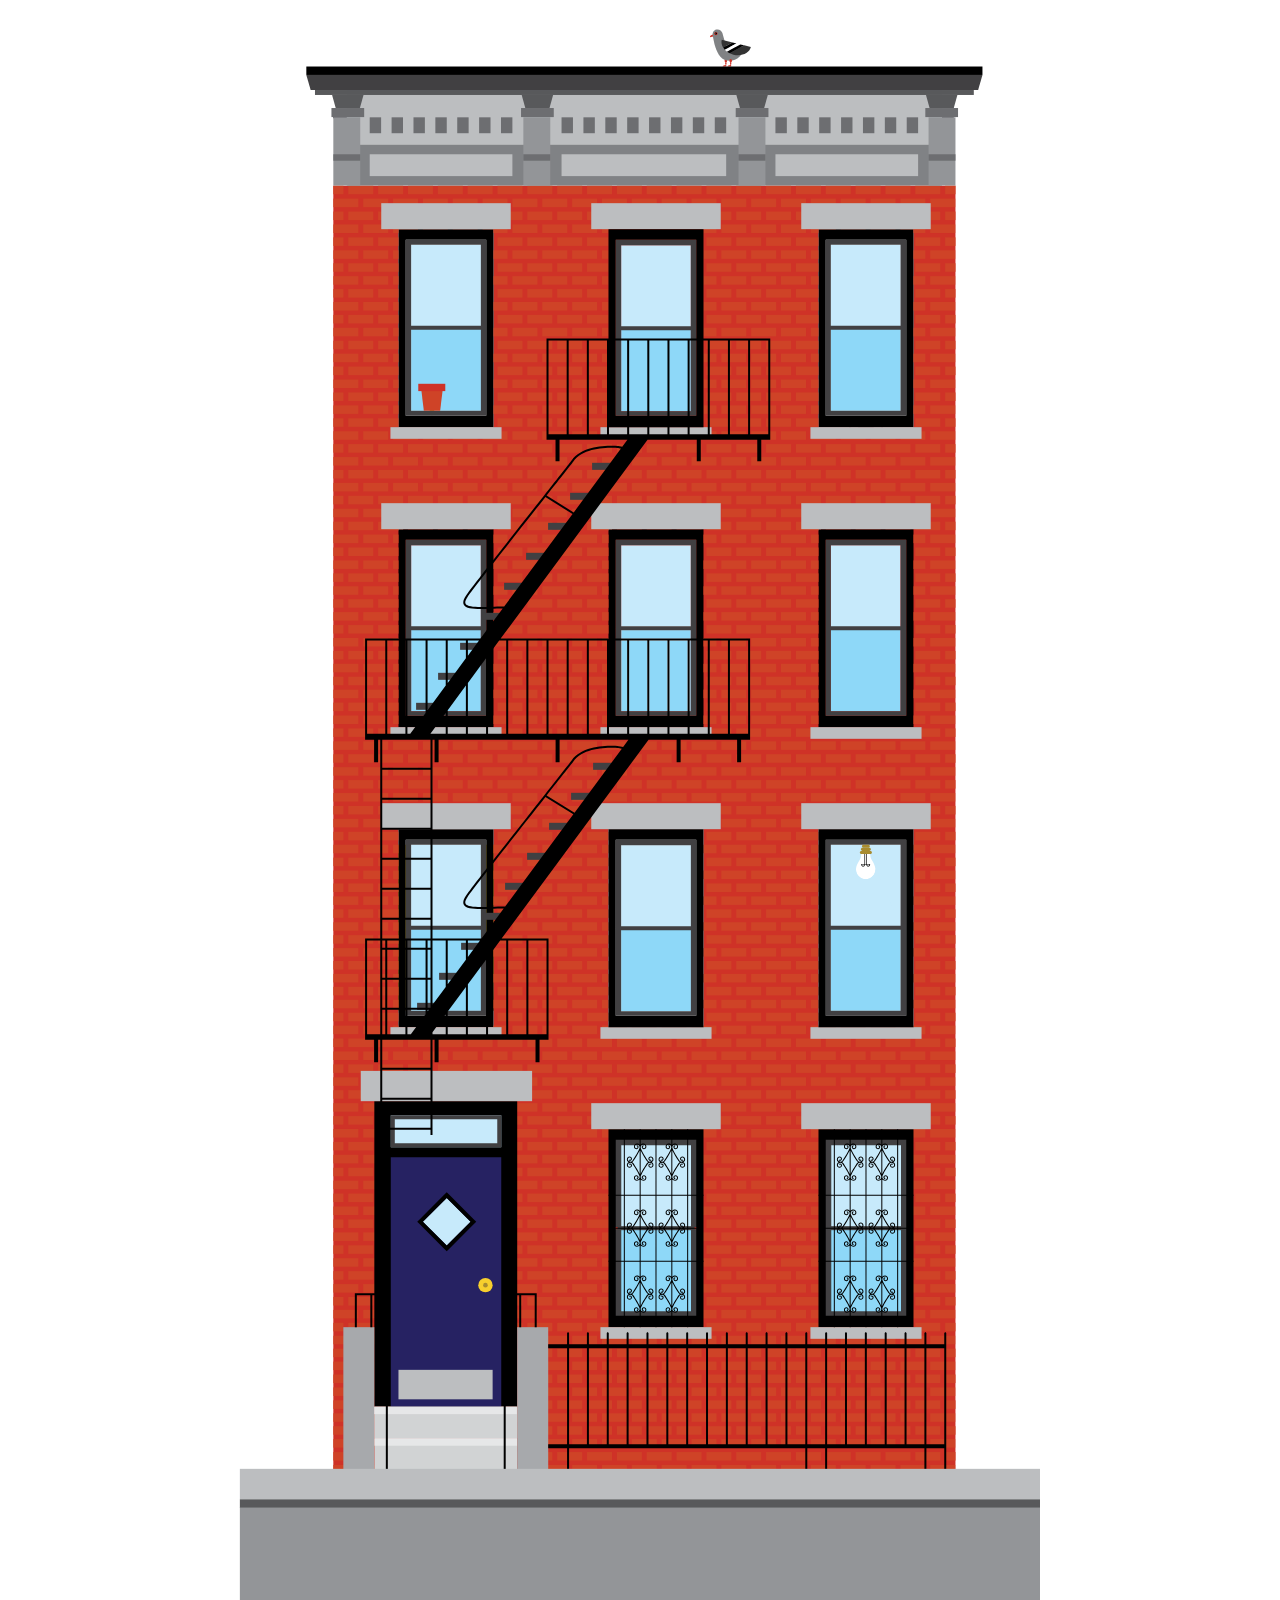
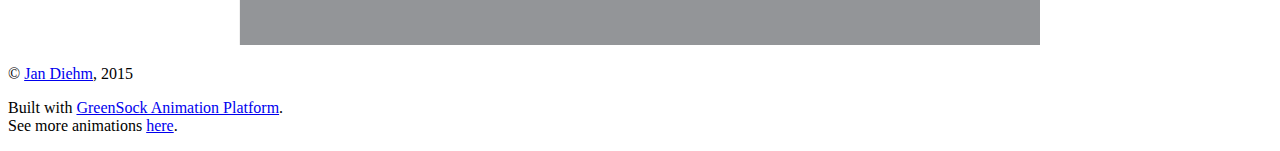
==== Brownstone.html @ d5839a03 "Create Brownstone.html" ====
<!DOCTYPE html>
<html lang="en">
<head>
	<meta charset="UTF-8">
	<title>President Street</title>
	<link rel="stylesheet" href="css/normalize.css">
	<link rel="stylesheet" href="css/building.css">
</head>
<body>

<svg version="1.1" xmlns:x="&ns_extend;" xmlns:i="&ns_ai;" xmlns:graph="&ns_graphs;"
	 xmlns="http://www.w3.org/2000/svg" xmlns:xlink="http://www.w3.org/1999/xlink" x="0px" y="0px" width="100%"
	 height="1637.178px" viewBox="0 0 800 1637.178" enable-background="new 0 0 800 1637.178" xml:space="preserve">
	 <g class="building">
		<g id="CurtainWindow" class="ClickWindow">
			<g>
				<polygon fill="#C7EAFB" points="171.131,836.661 171.131,878.405 171.131,919.677 240.851,919.677 240.851,836.661 				"/>
				<polygon fill="#8ED8F8" points="171.131,961.421 171.131,1002.692 240.851,1002.692 240.851,919.677 171.131,919.677 				"/>
			</g>
		</g>
		<g id="PigeonHead">
			<g>
				<path fill="#CF3227" d="M472.921,26.547c-1.845,0.333-3.177,1.509-2.976,2.627l3.341-0.602L472.921,26.547z"/>
				<path fill="#808284" d="M482.392,25.111c-0.723-2.652-3.459-4.216-6.11-3.494c-2.652,0.722-4.217,3.458-3.493,6.11
					c0,0,1.495,8.36,2.534,10.978c1.424,3.586,12.67,6.574,12.67,6.574L482.392,25.111z"/>
				<g>
					<circle fill="#CF3227" cx="475.891" cy="25.522" r="1.644"/>
					<circle cx="475.892" cy="25.522" r="1.101"/>
					<circle fill="#FFFFFF" cx="475.428" cy="25.19" r="0.314"/>
				</g>
			</g>
		</g>
		<g id="CactusWindow" class="ClickWindow">
			<g>
				<polygon fill="#C7EAFB" points="171.131,236.661 171.131,278.405 171.131,319.677 240.851,319.677 240.851,236.661 				"/>
				<polygon fill="#8ED8F8" points="171.131,361.421 171.131,402.693 240.851,402.693 240.851,319.677 171.131,319.677 				"/>
			</g>
		</g>
		<g id="LightBulbWindow" class="ClickWindow">
			<g>
				<polygon fill="#C7EAFB" points="590.836,836.661 590.836,878.405 590.836,919.677 660.556,919.677 660.556,836.661 				"/>
				<polygon fill="#8ED8F8" points="590.836,961.421 590.836,1002.693 660.556,1002.693 660.556,919.677 590.836,919.677 				"/>
			</g>
		</g>
		<g id="BlindsWindow" class="ClickWindow">
			<polygon fill="#C7EAFB" points="381.131,578.906 381.131,618.178 450.851,618.178 450.851,537.162 381.131,537.162 			"/>
			<rect x="381.131" y="622.178" fill="#8ED8F8" width="69.72" height="8.429"/>
			<polygon fill="#8ED8F8" points="381.131,632.606 381.131,661.922 381.131,703.194 387.153,703.194 387.153,632.606 			"/>
			<rect x="409.311" y="632.606" fill="#8ED8F8" width="18.158" height="70.587"/>
			<rect x="389.153" y="632.606" fill="#8ED8F8" width="18.158" height="70.587"/>
			<rect x="449.626" y="632.606" fill="#8ED8F8" width="1.225" height="70.587"/>
			<rect x="429.469" y="632.606" fill="#8ED8F8" width="18.157" height="70.587"/>
		</g>
		<g id="RoWindow" class="ClickWindow">
			<g>
				<polygon fill="#C7EAFB" points="590.836,236.661 590.836,278.405 590.836,319.677 660.556,319.677 660.556,236.661 				"/>
				<polygon fill="#8ED8F8" points="590.836,361.421 590.836,402.693 660.556,402.693 660.556,319.677 590.836,319.677 				"/>
			</g>
		</g>
		<g>
			<g id="Blinds">
				<rect x="381.131" y="424.295" fill="#FFFFFF" width="69.72" height="2.335"/>
				<rect x="381.131" y="426.63" fill="#E6E6E6" width="69.72" height="2.335"/>
				<rect x="381.131" y="428.965" fill="#FFFFFF" width="69.72" height="2.335"/>
				<rect x="381.131" y="431.3" fill="#E6E6E6" width="69.72" height="2.335"/>
				<rect x="381.131" y="433.635" fill="#FFFFFF" width="69.72" height="2.335"/>
				<rect x="381.131" y="435.97" fill="#E6E6E6" width="69.72" height="2.335"/>
				<rect x="381.131" y="438.305" fill="#FFFFFF" width="69.72" height="2.335"/>
				<rect x="381.131" y="440.64" fill="#E6E6E6" width="69.72" height="2.335"/>
				<rect x="381.131" y="442.975" fill="#FFFFFF" width="69.72" height="2.335"/>
				<rect x="381.131" y="445.31" fill="#E6E6E6" width="69.72" height="2.335"/>
				<rect x="381.131" y="447.645" fill="#FFFFFF" width="69.72" height="2.335"/>
				<rect x="381.131" y="449.979" fill="#E6E6E6" width="69.72" height="2.335"/>
				<rect x="381.131" y="452.314" fill="#FFFFFF" width="69.72" height="2.335"/>
				<rect x="381.131" y="454.649" fill="#E6E6E6" width="69.72" height="2.335"/>
				<rect x="381.131" y="456.984" fill="#FFFFFF" width="69.72" height="2.335"/>
				<rect x="381.131" y="459.319" fill="#E6E6E6" width="69.72" height="2.335"/>
				<rect x="381.131" y="461.654" fill="#FFFFFF" width="69.72" height="2.335"/>
				<rect x="381.131" y="463.989" fill="#E6E6E6" width="69.72" height="2.335"/>
				<rect x="381.131" y="466.324" fill="#FFFFFF" width="69.72" height="2.335"/>
				<rect x="381.131" y="468.659" fill="#E6E6E6" width="69.72" height="2.335"/>
				<rect x="381.131" y="470.994" fill="#FFFFFF" width="69.72" height="2.335"/>
				<rect x="381.131" y="473.329" fill="#E6E6E6" width="69.72" height="2.335"/>
				<rect x="381.131" y="475.664" fill="#FFFFFF" width="69.72" height="2.335"/>
				<rect x="381.131" y="477.999" fill="#E6E6E6" width="69.72" height="2.335"/>
				<rect x="381.131" y="480.334" fill="#FFFFFF" width="69.72" height="2.335"/>
				<rect x="381.131" y="482.669" fill="#E6E6E6" width="69.72" height="2.335"/>
				<rect x="381.131" y="485.004" fill="#FFFFFF" width="69.72" height="2.335"/>
				<rect x="381.131" y="487.339" fill="#E6E6E6" width="69.72" height="2.335"/>
				<rect x="381.131" y="489.674" fill="#FFFFFF" width="69.72" height="2.335"/>
				<rect x="381.131" y="492.009" fill="#E6E6E6" width="69.72" height="2.335"/>
				<rect x="381.131" y="494.344" fill="#FFFFFF" width="69.72" height="2.335"/>
				<rect x="381.131" y="496.679" fill="#E6E6E6" width="69.72" height="2.335"/>
				<rect x="381.131" y="499.014" fill="#FFFFFF" width="69.72" height="2.335"/>
				<rect x="381.131" y="501.349" fill="#E6E6E6" width="69.72" height="2.335"/>
				<rect x="381.131" y="503.684" fill="#FFFFFF" width="69.72" height="2.335"/>
				<rect x="381.131" y="506.019" fill="#E6E6E6" width="69.72" height="2.335"/>
				<rect x="381.131" y="508.354" fill="#FFFFFF" width="69.72" height="2.335"/>
				<rect x="381.131" y="510.688" fill="#E6E6E6" width="69.72" height="2.335"/>
				<rect x="381.131" y="513.023" fill="#FFFFFF" width="69.72" height="2.335"/>
				<rect x="381.131" y="515.358" fill="#E6E6E6" width="69.72" height="2.335"/>
				<rect x="381.131" y="517.693" fill="#FFFFFF" width="69.72" height="2.335"/>
				<rect x="381.131" y="520.028" fill="#E6E6E6" width="69.72" height="2.335"/>
				<rect x="381.131" y="522.363" fill="#FFFFFF" width="69.72" height="2.335"/>
				<rect x="381.131" y="524.698" fill="#E6E6E6" width="69.72" height="2.335"/>
				<rect x="381.131" y="527.033" fill="#FFFFFF" width="69.72" height="2.335"/>
				<rect x="381.131" y="529.368" fill="#E6E6E6" width="69.72" height="2.335"/>
				<rect x="381.131" y="531.703" fill="#FFFFFF" width="69.72" height="2.335"/>
			</g>
		</g>
		<g>
			<path id="LBLight" class="ClickWindow" fill="#FFFFFF" d="M635.372,860.857c-0.181-2.9-1.628-5.465-2.929-7.741c-1.062-1.859-2.066-3.616-2.066-5.111v-0.586
				c0-1.064-0.866-1.931-1.931-1.931h-5.5c-1.065,0-1.931,0.867-1.931,1.931v0.586c0,1.531-1.039,3.393-2.137,5.363
				c-1.265,2.266-2.668,4.815-2.856,7.489c-0.015,0.197-0.038,0.393-0.038,0.591c0,5.355,4.356,9.711,9.712,9.711
				c5.354,0,9.712-4.356,9.712-9.711C635.408,861.248,635.385,861.054,635.372,860.857z"/>
		</g>
		<g>
			<path id="LBColor" class="ClickWindow" fill="#C7EAFB" d="M635.408,860.857h-0.036c0.013,0.197,0.036,0.391,0.036,0.591c0,5.355-4.357,9.711-9.712,9.711
				c-5.355,0-9.712-4.356-9.712-9.711c0-0.198,0.023-0.395,0.038-0.591h-0.038l-25.148,57.062h69.72L635.408,860.857z"/>
		</g>
		<g id="Blinds">
			<g>
				<rect x="381.131" y="424.295" fill="#FFFFFF" width="69.72" height="2.335"/>
				<rect x="381.131" y="426.63" fill="#E6E6E6" width="69.72" height="2.335"/>
				<rect x="381.131" y="428.965" fill="#FFFFFF" width="69.72" height="2.335"/>
				<rect x="381.131" y="431.3" fill="#E6E6E6" width="69.72" height="2.335"/>
				<rect x="381.131" y="433.635" fill="#FFFFFF" width="69.72" height="2.335"/>
				<rect x="381.131" y="435.97" fill="#E6E6E6" width="69.72" height="2.335"/>
				<rect x="381.131" y="438.305" fill="#FFFFFF" width="69.72" height="2.335"/>
				<rect x="381.131" y="440.64" fill="#E6E6E6" width="69.72" height="2.335"/>
				<rect x="381.131" y="442.975" fill="#FFFFFF" width="69.72" height="2.335"/>
				<rect x="381.131" y="445.31" fill="#E6E6E6" width="69.72" height="2.335"/>
				<rect x="381.131" y="447.645" fill="#FFFFFF" width="69.72" height="2.335"/>
				<rect x="381.131" y="449.979" fill="#E6E6E6" width="69.72" height="2.335"/>
				<rect x="381.131" y="452.314" fill="#FFFFFF" width="69.72" height="2.335"/>
				<rect x="381.131" y="454.649" fill="#E6E6E6" width="69.72" height="2.335"/>
				<rect x="381.131" y="456.984" fill="#FFFFFF" width="69.72" height="2.335"/>
				<rect x="381.131" y="459.319" fill="#E6E6E6" width="69.72" height="2.335"/>
				<rect x="381.131" y="461.654" fill="#FFFFFF" width="69.72" height="2.335"/>
				<rect x="381.131" y="463.989" fill="#E6E6E6" width="69.72" height="2.335"/>
				<rect x="381.131" y="466.324" fill="#FFFFFF" width="69.72" height="2.335"/>
				<rect x="381.131" y="468.659" fill="#E6E6E6" width="69.72" height="2.335"/>
				<rect x="381.131" y="470.994" fill="#FFFFFF" width="69.72" height="2.335"/>
				<rect x="381.131" y="473.329" fill="#E6E6E6" width="69.72" height="2.335"/>
				<rect x="381.131" y="475.664" fill="#FFFFFF" width="69.72" height="2.335"/>
				<rect x="381.131" y="477.999" fill="#E6E6E6" width="69.72" height="2.335"/>
				<rect x="381.131" y="480.334" fill="#FFFFFF" width="69.72" height="2.335"/>
				<rect x="381.131" y="482.669" fill="#E6E6E6" width="69.72" height="2.335"/>
				<rect x="381.131" y="485.004" fill="#FFFFFF" width="69.72" height="2.335"/>
				<rect x="381.131" y="487.339" fill="#E6E6E6" width="69.72" height="2.335"/>
				<rect x="381.131" y="489.674" fill="#FFFFFF" width="69.72" height="2.335"/>
				<rect x="381.131" y="492.009" fill="#E6E6E6" width="69.72" height="2.335"/>
				<rect x="381.131" y="494.344" fill="#FFFFFF" width="69.72" height="2.335"/>
				<rect x="381.131" y="496.679" fill="#E6E6E6" width="69.72" height="2.335"/>
				<rect x="381.131" y="499.014" fill="#FFFFFF" width="69.72" height="2.335"/>
				<rect x="381.131" y="501.349" fill="#E6E6E6" width="69.72" height="2.335"/>
				<rect x="381.131" y="503.684" fill="#FFFFFF" width="69.72" height="2.335"/>
				<rect x="381.131" y="506.019" fill="#E6E6E6" width="69.72" height="2.335"/>
				<rect x="381.131" y="508.354" fill="#FFFFFF" width="69.72" height="2.335"/>
				<rect x="381.131" y="510.688" fill="#E6E6E6" width="69.72" height="2.335"/>
				<rect x="381.131" y="513.023" fill="#FFFFFF" width="69.72" height="2.335"/>
				<rect x="381.131" y="515.358" fill="#E6E6E6" width="69.72" height="2.335"/>
				<rect x="381.131" y="517.693" fill="#FFFFFF" width="69.72" height="2.335"/>
				<rect x="381.131" y="520.028" fill="#E6E6E6" width="69.72" height="2.335"/>
				<rect x="381.131" y="522.363" fill="#FFFFFF" width="69.72" height="2.335"/>
				<rect x="381.131" y="524.698" fill="#E6E6E6" width="69.72" height="2.335"/>
				<rect x="381.131" y="527.033" fill="#FFFFFF" width="69.72" height="2.335"/>
				<rect x="381.131" y="529.368" fill="#E6E6E6" width="69.72" height="2.335"/>
				<rect x="381.131" y="531.703" fill="#FFFFFF" width="69.72" height="2.335"/>
			</g>
		</g>
		<g id="Cat">
			<g>
				<path d="M632.164,448.729c-3.397,0-6.172,0.924-6.172,0.924s-2.774-0.924-6.172-0.924c-2.925,0-8.751,8.277-10.317,12.814
					h32.979C640.915,457.005,635.089,448.729,632.164,448.729z"/>
				<path fill="#FFFFFF" d="M630.004,448.729c-2.209,0-4.012,0.924-4.012,0.924s-1.803-0.924-4.012-0.924
					c-1.901,0-5.688,8.277-6.707,12.814h21.437C635.691,457.005,631.904,448.729,630.004,448.729z"/>
				<path d="M632.733,446.052c0.082-0.022,0.164-0.046,0.242-0.074c2.464-0.844,3.304-4.126,1.938-6.169
					c-0.772-1.154-2.307-1.888-3.831-1.964c0.024-0.002,0.048-0.005,0.073-0.007c5.28-0.468,8.307,1.78,10.142,3.083
					c1.191-3.099,1.346-6.467,0.597-9.32c-0.454-1.729-1.422-4.008-0.259-6.464c0.875-1.847,1.746-7.886,0.905-11.764
					c-0.84-3.878-2.456-3.491-3.813-2.586c-1.357,0.905-6.27,6.723-7.304,7.692c-1.034,0.969-4.073,0.452-5.43,0.452
					c-1.358,0-4.396,0.517-5.431-0.452c-1.034-0.97-5.946-6.787-7.304-7.692c-1.357-0.905-2.974-1.292-3.813,2.586
					c-0.841,3.878,0.029,9.917,0.904,11.764c1.164,2.457,0.196,4.735-0.258,6.464c-2.004,7.627,2.456,18.939,15.901,18.939
					c5.066,0,8.856-1.607,11.507-4.017C636.084,446.229,634.284,445.959,632.733,446.052z"/>
				<path fill="#CCCCCC" d="M641.355,440.92c-1.836-1.303-4.862-3.551-10.142-3.083c-0.025,0.002-0.049,0.005-0.074,0.007
					c1.524,0.076,3.06,0.81,3.831,1.964c1.366,2.043,0.527,5.325-1.937,6.169c-0.079,0.027-0.16,0.052-0.243,0.074
					c1.551-0.092,3.352,0.177,4.767,0.47C639.309,444.928,640.562,442.984,641.355,440.92z"/>
				<path fill="#414042" d="M625.993,443.073c0,2.287-3.956,3.184-5.895,3.105c-0.393-0.016-0.756-0.086-1.09-0.2
					c0.778,0.639,3.101,2.75,6.948,2.75h0.07c3.849,0,6.171-2.111,6.948-2.75c-0.333,0.114-0.696,0.185-1.089,0.2
					C629.948,446.256,625.993,445.359,625.993,443.073z"/>
				<path fill="#CCCCCC" d="M610.631,440.92c1.835-1.303,4.861-3.551,10.141-3.083c0.025,0.002,0.049,0.005,0.073,0.007
					c-1.523,0.076-3.059,0.81-3.83,1.964c-1.366,2.043-0.526,5.325,1.937,6.169c0.079,0.027,0.16,0.052,0.243,0.074
					c-1.551-0.092-3.352,0.177-4.767,0.47C612.676,444.928,611.424,442.984,610.631,440.92z"/>
				<path fill="#FFFFFF" d="M635.024,439.781c-0.781-1.168-2.335-1.911-3.878-1.989c-0.915-0.045-1.825,0.142-2.568,0.615
					c-0.099,0.589-0.295,1.734-0.295,2.225h-4.581c0-0.491-0.196-1.636-0.295-2.225c-1.996-1.27-5.202-0.487-6.446,1.374
					c-1.384,2.069-0.533,5.392,1.961,6.247c0.338,0.116,0.706,0.187,1.103,0.203c1.964,0.079,5.969-0.829,5.969-3.145
					c0,2.315,4.004,3.224,5.967,3.145c0.304-0.012,0.589-0.056,0.857-0.128c0.084-0.022,0.166-0.047,0.246-0.074
					C635.558,445.173,636.408,441.85,635.024,439.781z"/>
				<path fill="#E6E7E8" d="M617.549,421.839c0.978-1.261,0.94-2.075,0.193-3.878c-1.058-2.554-4.225-5.753-5.064-6.27
					c-0.841-0.518-1.183-0.534-1.682,0.452c-1.551,3.07,0.283,11.382,0.518,12.217c0.323,1.154,0.646,1.461,1.616,1.009
					C614.1,424.917,616.926,422.642,617.549,421.839z"/>
				<circle fill="#8DC63F" cx="618.293" cy="433.377" r="3.821"/>
				<circle cx="618.293" cy="433.377" r="2.556"/>
				<circle fill="#FFFFFF" cx="619.369" cy="432.605" r="0.73"/>
				<circle fill="#E6E7E8" cx="621.212" cy="441.105" r="0.382"/>
				<circle fill="#E6E7E8" cx="621.342" cy="442.458" r="0.382"/>
				<circle fill="#E6E7E8" cx="619.627" cy="440.916" r="0.383"/>
				<circle fill="#E6E7E8" cx="618.164" cy="441.041" r="0.382"/>
				<circle fill="#E6E7E8" cx="619.821" cy="442.522" r="0.382"/>
				<circle fill="#E6E7E8" cx="618.364" cy="442.904" r="0.382"/>
				<path fill="#E6E7E8" d="M634.437,421.839c-0.978-1.261-0.94-2.075-0.193-3.878c1.058-2.554,4.225-5.753,5.064-6.27
					c0.841-0.518,1.183-0.534,1.682,0.452c1.551,3.07-0.284,11.382-0.518,12.217c-0.323,1.154-0.646,1.461-1.616,1.009
					C637.887,424.917,635.06,422.642,634.437,421.839z"/>
				<g>
					<circle fill="#8DC63F" cx="633.691" cy="433.377" r="3.82"/>
					<circle cx="633.692" cy="433.377" r="2.556"/>
					<circle fill="#FFFFFF" cx="632.617" cy="432.605" r="0.73"/>
				</g>
				<circle fill="#E6E7E8" cx="630.773" cy="441.105" r="0.382"/>
				<circle fill="#E6E7E8" cx="630.643" cy="442.458" r="0.382"/>
				<circle fill="#E6E7E8" cx="632.358" cy="440.916" r="0.382"/>
				<circle fill="#E6E7E8" cx="633.822" cy="441.041" r="0.382"/>
				<circle fill="#E6E7E8" cx="632.165" cy="442.522" r="0.382"/>
				<circle fill="#E6E7E8" cx="633.621" cy="442.904" r="0.383"/>
				<path fill="#414042" d="M625.993,442.522c0.344,0,0.581-0.306,0.711-0.447c0.129-0.142,0.937-0.78,1.261-0.97
					c0.322-0.19,0.422-0.635,0.177-0.828c-0.244-0.193-1.26-0.533-2.148-0.533c-0.89,0-1.905,0.34-2.149,0.533
					c-0.245,0.193-0.146,0.638,0.178,0.828c0.322,0.19,1.131,0.828,1.26,0.97C625.411,442.216,625.67,442.522,625.993,442.522z"/>
				<path fill="#FFFFFF" d="M625.993,426.924c0.948,0,3.921,3.275,3.878,1.767c-0.043-1.509-2.974-3.122-3.878-3.122
					c-0.905,0-3.835,1.613-3.879,3.122C622.071,430.199,625.044,426.924,625.993,426.924z"/>
			</g>
		</g>
		<g id="Curtain">
			<g>
				<path fill="#F7CF2D" d="M141.067,836.661h26.851v166.032h-4.887c0.122-1.464,0.16-3.142,0.094-4.923l-1.47-39.32
					c-0.211-5.633-0.556-5.633-0.766,0l-1.47,39.32c-0.067,1.782-0.028,3.459,0.093,4.923h-3.826
					c0.083-1.459,0.078-3.131-0.035-4.906l-0.939-14.784c-0.357-5.624-0.941-5.624-1.298,0l-0.938,14.784
					c-0.113,1.775-0.118,3.447-0.035,4.906h-4.163c0.027-1.448-0.042-3.105-0.221-4.865l-0.167-1.657
					c-0.569-5.601-1.5-5.601-2.068,0l-0.168,1.657c-0.179,1.759-0.248,3.417-0.22,4.865h-4.366V836.661z"/>
				<path fill="#A98C30" d="M159.418,997.769l1.47-39.32c0.21-5.633,0.555-5.633,0.766,0l1.47,39.32
					c0.066,1.782,0.028,3.459-0.094,4.923h-3.52C159.39,1001.229,159.351,999.551,159.418,997.769z"/>
				<path fill="#A98C30" d="M152.476,997.786l0.938-14.784c0.357-5.624,0.941-5.624,1.298,0l0.939,14.784
					c0.113,1.775,0.118,3.447,0.035,4.906h-3.245C152.358,1001.233,152.363,999.562,152.476,997.786z"/>
				<path fill="#A98C30" d="M145.653,997.828l0.168-1.657c0.568-5.601,1.499-5.601,2.068,0l0.167,1.657
					c0.179,1.759,0.248,3.417,0.221,4.865h-2.845C145.405,1001.244,145.474,999.587,145.653,997.828z"/>
			</g>
		</g>
		<g id="RCurtain">
			<g>
				<path fill="#F7CF2D" d="M272.542,836.661h-26.851v166.032h4.887c-0.122-1.464-0.16-3.142-0.094-4.923l1.47-39.32
					c0.211-5.633,0.556-5.633,0.766,0l1.47,39.32c0.067,1.782,0.028,3.459-0.093,4.923h3.826c-0.083-1.459-0.078-3.131,0.035-4.906
					l0.939-14.784c0.357-5.624,0.941-5.624,1.298,0l0.938,14.784c0.113,1.775,0.118,3.447,0.035,4.906h4.163
					c-0.027-1.448,0.042-3.105,0.221-4.865l0.167-1.657c0.569-5.601,1.5-5.601,2.068,0l0.168,1.657
					c0.179,1.759,0.248,3.417,0.22,4.865h4.366V836.661z"/>
				<path fill="#A98C30" d="M254.191,997.769l-1.47-39.32c-0.21-5.633-0.555-5.633-0.766,0l-1.47,39.32
					c-0.066,1.782-0.028,3.459,0.094,4.923h3.52C254.22,1001.229,254.258,999.551,254.191,997.769z"/>
				<path fill="#A98C30" d="M261.133,997.786l-0.938-14.784c-0.357-5.624-0.941-5.624-1.298,0l-0.939,14.784
					c-0.113,1.775-0.118,3.447-0.035,4.906h3.245C261.251,1001.233,261.247,999.562,261.133,997.786z"/>
				<path fill="#A98C30" d="M267.957,997.828l-0.168-1.657c-0.568-5.601-1.499-5.601-2.068,0l-0.167,1.657
					c-0.179,1.759-0.248,3.417-0.221,4.865h2.845C268.204,1001.244,268.135,999.587,267.957,997.828z"/>
			</g>
		</g>
		<g id="Cactus">
			<path fill="#77a828" d="M198.393,384.07c-1.216,0-2.201,0.985-2.201,2.201v2.422c0,0.677-0.182,1.154-0.319,1.374h-1.683v-9.933
				c0-1.216-0.986-2.201-2.201-2.201s-2.201,0.985-2.201,2.201v12.932h-1.683c-0.138-0.221-0.319-0.698-0.319-1.375v-2.422
				c0-1.216-0.985-2.201-2.201-2.201c-1.215,0-2.201,0.985-2.201,2.201v2.422c0,3.293,1.898,5.776,4.415,5.776h1.989v7.531
				c0,1.216,0.986,2.201,2.201,2.201s2.201-0.985,2.201-2.201v-10.529h1.989c2.517,0,4.415-2.483,4.415-5.776v-2.422
				C200.593,385.055,199.608,384.07,198.393,384.07z"/>
		</g>
		<g id="PigeonBody" class="ClickWindow">
			<g>
				<g>
					<path fill="#CF3227" d="M487.131,52.768c0-0.938-0.566-1.698-1.265-1.698s-1.266,0.761-1.266,1.698
						c0,0.677,0.296,1.26,0.723,1.533v1.097c0,0.299,0.243,0.542,0.543,0.542c0.299,0,0.541-0.243,0.541-0.542v-1.097
						C486.835,54.028,487.131,53.445,487.131,52.768z"/>
					<path fill="#CF3227" d="M485.485,54.985v2.186c-2.211,0.034-2.785,0.621-2.785,1.343h2.785h0.199h0.597v-3.528H485.485z"/>
				</g>
				<path fill="#808284" d="M489.466,52.84c7.806,0,14.134-6.328,14.134-14.134h-17.497H475.33
					C477.827,46.727,481.659,52.84,489.466,52.84z"/>
				<g>
					<path fill="#CF3227" d="M491.975,52.769c0-0.938-0.565-1.699-1.265-1.699c-0.698,0-1.265,0.761-1.265,1.699
						c0,0.677,0.296,1.26,0.723,1.533v1.097c0,0.3,0.243,0.542,0.542,0.542s0.543-0.243,0.543-0.542v-1.097
						C491.68,54.028,491.975,53.446,491.975,52.769z"/>
					<path fill="#CF3227" d="M490.329,54.985v2.186c-2.211,0.034-2.784,0.622-2.784,1.343h2.784h0.199h0.598v-3.528H490.329z"/>
				</g>
				<g>
					<path fill="#333333" d="M481.723,31.688c-0.677,2.679-0.086,5.445,1.448,7.889l9.391-5.149L481.723,31.688z"/>
					<path fill="#333333" d="M504.181,37.365l-14.433,7.915c1.147,0.559,2.387,1.017,3.701,1.349
						c8.048,2.035,15.847-1.356,17.418-7.574L504.181,37.365z"/>
					<path d="M496.435,35.406l-3.873-0.979l-9.391,5.149c0.478,0.76,1.044,1.489,1.694,2.174L496.435,35.406z"/>
					<path fill="#FFFFFF" d="M484.865,41.751c0.647,0.684,1.379,1.322,2.181,1.907l13.262-7.272l-3.873-0.979L484.865,41.751z"/>
					<path d="M500.308,36.386l-13.262,7.272c0.828,0.604,1.732,1.149,2.702,1.622l14.433-7.915L500.308,36.386z"/>
				</g>
			</g>
		</g>
		<g id="HouseBG">
			<path fill="#CF3227" d="M705.146,177.683h-4.838H675.3h-4.838h-25.006h-4.838h-25.006h-4.838h-25.006h-4.836h-25.01h-4.836
				h-25.006h-4.838h-25.006h-4.838h-25.006h-4.838h-25.008h-4.836h-25.006h-4.838H376.86h-4.836h-25.006h-4.838h-25.008h-4.836
				h-25.006h-4.838h-25.007h-4.837h-25.008h-4.837h-25.007h-4.837h-25.007h-4.837H138.11h-4.837h-25.007h-4.837h-10.11v8.559v17.285
				v8.559v17.284v8.559v17.285v8.559v17.285v8.559v17.285v8.559v17.284v8.559v17.285v8.559v17.284v8.56v17.285v8.559v17.285v8.56
				v17.285v8.559v17.285v8.559v17.285v8.559v17.285v8.559v17.284v8.559v17.285v8.559v17.285v8.559v17.285v8.559v17.285v8.559v17.285
				v8.559v17.285v8.56v17.284v8.559v17.285v8.56v17.284v8.56v17.284v8.56v17.284v8.56v17.284v8.56v17.284v8.559v17.285v8.559v17.285
				v8.559v17.285v8.56v17.284v8.559v17.285v8.561v17.283v8.56v17.284v8.56v17.284v8.56v17.284v8.56v17.284v8.559v17.285v8.56v17.285
				v8.559v17.284v8.561v17.284v8.56v17.282v8.561v17.284v8.559v17.285v8.561v17.284v8.559v17.284v8.56v17.285v8.559v17.285v8.559
				v9.257h0.025h25.007h4.837h25.007h4.837h25.008h4.836h25.007h4.837h25.008h4.837h25.007h4.837h25.007h4.838h25.006h4.836h25.008
				h4.838h25.006h4.838h25.006h4.838h25.006h4.838h25.004h4.84h25.006h4.838h25.006h4.838h25.006h4.838h25.006h4.838h25.006h4.838
				h25.008h4.836h25.008h4.838h25.004h0.238v-9.257v-8.559v-17.285v-8.559v-17.285v-8.56v-17.284v-8.559v-17.284v-8.561v-17.285
				v-8.559v-17.284v-8.561v-17.282v-8.56v-17.284v-8.561v-17.284v-8.559v-17.285v-8.56v-17.285v-8.559v-17.284v-8.56v-17.284v-8.56
				v-17.284v-8.56v-17.284v-8.56v-17.283v-8.561v-17.285v-8.559v-17.284v-8.56v-17.285v-8.559v-17.285v-8.559v-17.285v-8.559
				v-17.284v-8.56v-17.284v-8.56v-17.284v-8.56v-17.284v-8.56v-17.284v-8.56v-17.285v-8.559v-17.284v-8.56v-17.285v-8.559v-17.285
				v-8.559V651.43v-8.559v-17.285v-8.559v-17.285v-8.559v-17.285v-8.559v-17.284v-8.559v-17.285v-8.559v-17.285v-8.559v-17.285
				v-8.559V444.68v-8.56v-17.285v-8.559v-17.285v-8.56v-17.284v-8.559v-17.285v-8.559v-17.284v-8.559v-17.285v-8.559v-17.285v-8.559
				V237.93v-8.559v-17.284v-8.559v-17.285v-8.559H705.146z M158.493,521.178h4.624v1.034h-4.624V521.178z M253.493,836.699v8.559
				v17.285v8.559v17.286v8.559v17.284v8.559v17.285v8.56v17.284v8.56v17.284v8.56v17.284v1.572h-10.929h-4.837h-25.008h-4.837
				h-25.007h-4.836h-19.547v-1.572v-4.363v-8.559v-4.362v-8.56v-4.362v-8.56v-4.362v-8.56v-4.363v-8.559v-4.362v-8.56v-4.363v-8.559
				v-4.363v-8.559v-4.363v-8.559v-4.362v-8.559v-4.363v-8.56v-4.363v-8.559v-4.362v-8.56v-4.363v-8.559v-4.362v-8.56v-2.6h95
				V836.699z M253.493,225.007v17.285v8.559v17.285v8.559v17.286v8.559v17.285v8.559v17.285v8.559v17.285v8.559v17.284v8.559v13.264
				h-95v-0.342v-8.559v-4.363v-8.559v-4.363v-8.56v-4.362v-8.559v-4.363v-8.559v-4.363v-8.559v-4.363v-8.559v-4.363v-8.559v-4.362
				v-8.559v-4.364v-8.559v-4.363v-8.559v-4.364v-8.559v-4.362v-8.559v-4.364v-8.559v-4.362v-8.559v-4.363v-3.83h19.547h4.836h25.007
				h4.837h25.008h4.837h10.929V225.007z M381.131,537.162h69.72v166.032h-69.72V537.162z M368.493,521.178h3.531v1.034h-3.531
				V521.178z M463.493,836.699v8.559v17.285v8.559v17.286v8.559v17.284v8.559v17.285v8.56v17.284v8.56v17.284v8.56v17.284v1.572
				h-12.021h-4.838h-25.006h-4.838h-25.006h-4.838h-18.453v-1.572v-4.363v-8.559v-4.362v-8.56v-4.362v-8.56v-4.362v-8.56v-4.363
				v-8.559v-4.362v-8.56v-4.363v-8.559v-4.363v-8.559v-4.363v-8.559v-4.362v-8.559v-4.363v-8.56v-4.363v-8.559v-4.362v-8.56v-4.363
				v-8.559v-4.362v-8.56v-2.6h95V836.699z M578.493,521.178h2.439v1.034h-2.439V521.178z M673.493,836.699v8.559v17.285v8.559
				v17.286v8.559v17.284v8.559v17.285v8.56v17.284v8.56v17.284v8.56v17.284v1.572h-13.115h-4.836h-25.008h-4.838H600.69h-4.838
				h-17.359v-1.572v-4.363v-8.559v-4.362v-8.56v-4.362v-8.56v-4.362v-8.56v-4.363v-8.559v-4.362v-8.56v-4.363v-8.559v-4.363v-8.559
				v-4.363v-8.559v-4.362v-8.559v-4.363v-8.56v-4.363v-8.559v-4.362v-8.56v-4.363v-8.559v-4.362v-8.56v-2.6h95V836.699z
				 M673.493,225.007v17.285v8.559v17.285v8.559v17.286v8.559v17.285v8.559v17.285v8.559v17.285v8.559v17.284v8.559v13.264h-95
				v-0.342v-8.559v-4.363v-8.559v-4.363v-8.56v-4.362v-8.559v-4.363v-8.559v-4.363v-8.559v-4.363v-8.559v-4.363v-8.559v-4.362
				v-8.559v-4.364v-8.559v-4.363v-8.559v-4.364v-8.559v-4.362v-8.559v-4.364v-8.559v-4.362v-8.559v-4.363v-3.83h17.359h4.838h25.006
				h4.838h25.008h4.836h13.115V225.007z"/>
			
			<path d="M158.492,719.178h95v-198h-95V719.178z M165.749,620.177v-88.53h80.486v176.059h-80.486V620.177z"/>
			<path d="M368.492,719.178h95v-198h-95V719.178z M375.749,620.177v-88.53h80.486v176.059h-80.486V620.177z"/>
			<path d="M578.492,521.178v198h95v-198H578.492z M666.235,707.706h-80.486v-87.529v-88.53h80.486V707.706z"/>
			<path d="M158.492,1019.178h95v-198h-95V1019.178z M165.749,920.177v-88.53h80.486v176.059h-80.486V920.177z"/>
			<path d="M578.492,221.178v198h95v-198H578.492z M666.235,407.706h-80.486v-87.529v-88.53h80.486V407.706z"/>
			<path d="M158.492,221.178v198h95v-198H158.492z M246.235,407.706h-80.486v-87.529v-88.53h80.486V407.706z"/>
			<g>
				<polygon fill="none" points="673.492,521.178 670.462,521.178 645.456,521.178 640.617,521.178 615.612,521.178 
					610.773,521.178 585.769,521.178 580.932,521.178 580.932,522.211 578.492,522.211 578.492,526.574 578.492,535.133 
					578.492,539.497 578.492,548.056 578.492,552.418 578.492,560.977 578.492,565.34 578.492,573.899 578.492,578.262 
					578.492,586.82 578.492,591.184 578.492,599.743 578.492,604.105 578.492,612.665 578.492,617.027 578.492,625.586 
					578.492,629.949 578.492,638.508 578.492,642.871 578.492,651.43 578.492,655.793 578.492,664.352 578.492,668.714 
					578.492,677.273 578.492,681.637 578.492,690.196 578.492,694.559 578.492,703.118 578.492,707.481 578.492,716.04 
					578.492,719.178 673.492,719.178 673.492,716.04 673.492,707.481 673.492,690.196 673.492,681.637 673.492,664.352 
					673.492,655.793 673.492,638.508 673.492,629.949 673.492,612.665 673.492,604.105 673.492,586.82 673.492,578.262 
					673.492,560.977 673.492,552.418 673.492,535.133 673.492,526.574 				"/>
				<polygon fill="none" points="461.556,521.178 436.547,521.178 431.711,521.178 406.705,521.178 401.867,521.178 376.86,521.178 
					372.023,521.178 372.023,522.211 368.492,522.211 368.492,526.574 368.492,535.133 368.492,539.497 368.492,548.056 
					368.492,552.418 368.492,560.977 368.492,565.34 368.492,573.899 368.492,578.262 368.492,586.82 368.492,591.184 
					368.492,599.743 368.492,604.105 368.492,612.665 368.492,617.027 368.492,625.586 368.492,629.949 368.492,638.508 
					368.492,642.871 368.492,651.43 368.492,655.793 368.492,664.352 368.492,668.714 368.492,677.273 368.492,681.637 
					368.492,690.196 368.492,694.559 368.492,703.118 368.492,707.481 368.492,716.04 368.492,719.178 463.492,719.178 
					463.492,716.04 463.492,707.481 463.492,690.196 463.492,681.637 463.492,664.352 463.492,655.793 463.492,638.508 
					463.492,629.949 463.492,612.665 463.492,604.105 463.492,586.82 463.492,578.262 463.492,560.977 463.492,552.418 
					463.492,535.133 463.492,526.574 463.492,521.178 				"/>
				<path fill="none" d="M158.492,225.007v4.363v8.559v4.362v8.559v4.364v8.559v4.362v8.559v4.364v8.559v4.363v8.559v4.364v8.559
					v4.362v8.559v4.363v8.559v4.363v8.559v4.363v8.559v4.363v8.559v4.362h4.624v8.56h-4.624v4.363v8.559v4.363h4.624v8.559h-4.624
					v0.342h95v-13.264v-8.559v-17.284v-8.559v-17.285v-8.559v-17.285v-8.559v-17.285v-8.559v-17.286v-8.559v-17.285v-8.559v-17.285
					v-3.83h-10.929h-4.837h-25.007h-4.837h-25.006h-4.837h-19.546V225.007z M227.641,410.277h25.007v8.559h-25.007V410.277z
					 M197.797,410.277h25.007v8.559h-25.007V410.277z M167.953,410.277h25.007v8.559h-25.007V410.277z"/>
				<polygon fill="none" points="368.492,225.007 368.492,229.371 368.492,237.93 368.492,242.292 368.492,250.851 368.492,255.215 
					368.492,263.774 368.492,268.136 368.492,276.695 368.492,281.059 368.492,289.618 368.492,293.98 368.492,302.539 
					368.492,306.903 368.492,315.462 368.492,319.824 368.492,328.383 368.492,332.746 368.492,341.305 368.492,345.668 
					368.492,354.227 368.492,358.589 368.492,367.148 368.492,371.512 368.492,380.071 368.492,384.433 368.492,392.992 
					368.492,397.355 368.492,405.914 368.492,410.277 368.492,418.836 368.492,419.178 463.492,419.178 463.492,405.914 
					463.492,397.355 463.492,380.071 463.492,371.512 463.492,354.227 463.492,345.668 463.492,328.383 463.492,319.824 
					463.492,302.539 463.492,293.98 463.492,276.695 463.492,268.136 463.492,250.851 463.492,242.292 463.492,225.007 
					463.492,221.178 451.472,221.178 446.633,221.178 421.627,221.178 416.789,221.178 391.783,221.178 386.945,221.178 
					368.492,221.178 				"/>
				<rect x="93.319" y="177.683" fill="#CF4327" width="10.11" height="8.559"/>
				<rect x="108.266" y="177.683" fill="#CF4327" width="25.007" height="8.559"/>
				<rect x="138.109" y="177.683" fill="#CF4327" width="25.007" height="8.559"/>
				<rect x="167.953" y="177.683" fill="#CF4327" width="25.007" height="8.559"/>
				<rect x="197.797" y="177.683" fill="#CF4327" width="25.007" height="8.559"/>
				<rect x="227.641" y="177.683" fill="#CF4327" width="25.007" height="8.559"/>
				<rect x="257.485" y="177.683" fill="#CF4327" width="25.007" height="8.559"/>
				<rect x="287.33" y="177.683" fill="#CF4327" width="25.007" height="8.559"/>
				<rect x="317.173" y="177.683" fill="#CF4327" width="25.007" height="8.559"/>
				<rect x="347.017" y="177.683" fill="#CF4327" width="25.006" height="8.559"/>
				<rect x="376.86" y="177.683" fill="#CF4327" width="25.007" height="8.559"/>
				<rect x="406.705" y="177.683" fill="#CF4327" width="25.006" height="8.559"/>
				<rect x="436.547" y="177.683" fill="#CF4327" width="25.009" height="8.559"/>
				<rect x="466.393" y="177.683" fill="#CF4327" width="25.007" height="8.559"/>
				<rect x="496.236" y="177.683" fill="#CF4327" width="25.006" height="8.559"/>
				<rect x="526.08" y="177.683" fill="#CF4327" width="25.007" height="8.559"/>
				<rect x="555.923" y="177.683" fill="#CF4327" width="25.009" height="8.559"/>
				<rect x="585.769" y="177.683" fill="#CF4327" width="25.005" height="8.559"/>
				<rect x="615.612" y="177.683" fill="#CF4327" width="25.005" height="8.559"/>
				<rect x="645.456" y="177.683" fill="#CF4327" width="25.006" height="8.559"/>
				<rect x="675.299" y="177.683" fill="#CF4327" width="25.008" height="8.559"/>
				<rect x="705.145" y="177.683" fill="#CF4327" width="10.32" height="8.559"/>
				<rect x="93.344" y="190.605" fill="#CF4327" width="25.007" height="8.559"/>
				<rect x="123.188" y="190.605" fill="#CF4327" width="25.006" height="8.559"/>
				<rect x="153.031" y="190.605" fill="#CF4327" width="25.007" height="8.559"/>
				<rect x="182.875" y="190.605" fill="#CF4327" width="25.006" height="8.559"/>
				<rect x="212.719" y="190.605" fill="#CF4327" width="25.007" height="8.559"/>
				<rect x="242.563" y="190.605" fill="#CF4327" width="25.006" height="8.559"/>
				<rect x="272.407" y="190.605" fill="#CF4327" width="25.007" height="8.559"/>
				<rect x="302.251" y="190.605" fill="#CF4327" width="25.006" height="8.559"/>
				<rect x="332.095" y="190.605" fill="#CF4327" width="25.007" height="8.559"/>
				<rect x="361.939" y="190.605" fill="#CF4327" width="25.006" height="8.559"/>
				<rect x="391.783" y="190.605" fill="#CF4327" width="25.006" height="8.559"/>
				<rect x="421.627" y="190.605" fill="#CF4327" width="25.006" height="8.559"/>
				<rect x="451.472" y="190.605" fill="#CF4327" width="25.004" height="8.559"/>
				<rect x="481.314" y="190.605" fill="#CF4327" width="25.006" height="8.559"/>
				<rect x="511.159" y="190.605" fill="#CF4327" width="25.005" height="8.559"/>
				<rect x="541.003" y="190.605" fill="#CF4327" width="25.005" height="8.559"/>
				<rect x="570.847" y="190.605" fill="#CF4327" width="25.005" height="8.559"/>
				<rect x="600.689" y="190.605" fill="#CF4327" width="25.007" height="8.559"/>
				<rect x="630.534" y="190.605" fill="#CF4327" width="25.007" height="8.559"/>
				<rect x="660.378" y="190.605" fill="#CF4327" width="25.007" height="8.559"/>
				<rect x="690.223" y="190.605" fill="#CF4327" width="25.005" height="8.559"/>
				<rect x="93.319" y="203.527" fill="#CF4327" width="10.11" height="8.559"/>
				<rect x="108.266" y="203.527" fill="#CF4327" width="25.007" height="8.559"/>
				<rect x="138.109" y="203.527" fill="#CF4327" width="25.007" height="8.559"/>
				<rect x="167.953" y="203.527" fill="#CF4327" width="25.007" height="8.559"/>
				<rect x="197.797" y="203.527" fill="#CF4327" width="25.007" height="8.559"/>
				<rect x="227.641" y="203.527" fill="#CF4327" width="25.007" height="8.559"/>
				<rect x="257.485" y="203.527" fill="#CF4327" width="25.007" height="8.559"/>
				<rect x="287.33" y="203.527" fill="#CF4327" width="25.007" height="8.559"/>
				<rect x="317.173" y="203.527" fill="#CF4327" width="25.007" height="8.559"/>
				<rect x="347.017" y="203.527" fill="#CF4327" width="25.006" height="8.559"/>
				<rect x="376.86" y="203.527" fill="#CF4327" width="25.007" height="8.559"/>
				<rect x="406.705" y="203.527" fill="#CF4327" width="25.006" height="8.559"/>
				<rect x="436.547" y="203.527" fill="#CF4327" width="25.009" height="8.559"/>
				<rect x="466.393" y="203.527" fill="#CF4327" width="25.007" height="8.559"/>
				<rect x="496.236" y="203.527" fill="#CF4327" width="25.006" height="8.559"/>
				<rect x="526.08" y="203.527" fill="#CF4327" width="25.007" height="8.559"/>
				<rect x="555.923" y="203.527" fill="#CF4327" width="25.009" height="8.559"/>
				<rect x="585.769" y="203.527" fill="#CF4327" width="25.005" height="8.559"/>
				<rect x="615.612" y="203.527" fill="#CF4327" width="25.005" height="8.559"/>
				<rect x="645.456" y="203.527" fill="#CF4327" width="25.006" height="8.559"/>
				<rect x="675.299" y="203.527" fill="#CF4327" width="25.008" height="8.559"/>
				<rect x="705.145" y="203.527" fill="#CF4327" width="10.32" height="8.559"/>
				<rect x="93.344" y="216.448" fill="#CF4327" width="25.007" height="8.559"/>
				<rect x="123.188" y="216.448" fill="#CF4327" width="25.006" height="8.559"/>
				<polygon fill="#CF4327" points="153.031,225.007 158.492,225.007 158.492,221.178 178.039,221.178 178.039,216.448 
					153.031,216.448 				"/>
				<rect x="182.875" y="216.448" fill="#CF4327" width="25.006" height="4.729"/>
				<rect x="212.719" y="216.448" fill="#CF4327" width="25.007" height="4.729"/>
				<polygon fill="#CF4327" points="253.492,225.007 267.57,225.007 267.57,216.448 242.563,216.448 242.563,221.178 
					253.492,221.178 				"/>
				<rect x="272.407" y="216.448" fill="#CF4327" width="25.007" height="8.559"/>
				<rect x="302.251" y="216.448" fill="#CF4327" width="25.006" height="8.559"/>
				<rect x="332.095" y="216.448" fill="#CF4327" width="25.007" height="8.559"/>
				<polygon fill="#CF4327" points="361.939,225.007 368.492,225.007 368.492,221.178 386.945,221.178 386.945,216.448 
					361.939,216.448 				"/>
				<rect x="391.783" y="216.448" fill="#CF4327" width="25.006" height="4.729"/>
				<rect x="421.627" y="216.448" fill="#CF4327" width="25.006" height="4.729"/>
				<polygon fill="#CF4327" points="463.492,225.007 476.476,225.007 476.476,216.448 451.472,216.448 451.472,221.178 
					463.492,221.178 				"/>
				<rect x="481.314" y="216.448" fill="#CF4327" width="25.006" height="8.559"/>
				<rect x="511.159" y="216.448" fill="#CF4327" width="25.005" height="8.559"/>
				<rect x="541.003" y="216.448" fill="#CF4327" width="25.005" height="8.559"/>
				<polygon fill="#CF4327" points="595.852,221.178 595.852,216.448 570.847,216.448 570.847,225.007 578.492,225.007 
					578.492,221.178 				"/>
				<rect x="600.689" y="216.448" fill="#CF4327" width="25.007" height="4.729"/>
				<rect x="630.534" y="216.448" fill="#CF4327" width="25.007" height="4.729"/>
				<polygon fill="#CF4327" points="660.378,221.178 673.492,221.178 673.492,225.007 685.385,225.007 685.385,216.448 
					660.378,216.448 				"/>
				<rect x="690.223" y="216.448" fill="#CF4327" width="25.005" height="8.559"/>
				<rect x="93.319" y="229.371" fill="#CF4327" width="10.11" height="8.559"/>
				<rect x="108.266" y="229.371" fill="#CF4327" width="25.007" height="8.559"/>
				<rect x="138.109" y="229.371" fill="#CF4327" width="20.383" height="8.559"/>
				<rect x="257.485" y="229.371" fill="#CF4327" width="25.007" height="8.559"/>
				<rect x="287.33" y="229.371" fill="#CF4327" width="25.007" height="8.559"/>
				<rect x="317.173" y="229.371" fill="#CF4327" width="25.007" height="8.559"/>
				<rect x="347.017" y="229.371" fill="#CF4327" width="21.475" height="8.559"/>
				<rect x="466.393" y="229.371" fill="#CF4327" width="25.007" height="8.559"/>
				<rect x="496.236" y="229.371" fill="#CF4327" width="25.006" height="8.559"/>
				<rect x="526.08" y="229.371" fill="#CF4327" width="25.007" height="8.559"/>
				<rect x="555.923" y="229.371" fill="#CF4327" width="22.569" height="8.559"/>
				<rect x="675.299" y="229.371" fill="#CF4327" width="25.008" height="8.559"/>
				<rect x="705.145" y="229.371" fill="#CF4327" width="10.32" height="8.559"/>
				<rect x="93.344" y="242.292" fill="#CF4327" width="25.007" height="8.559"/>
				<rect x="123.188" y="242.292" fill="#CF4327" width="25.006" height="8.559"/>
				<rect x="153.031" y="242.292" fill="#CF4327" width="5.461" height="8.559"/>
				<rect x="253.492" y="242.292" fill="#CF4327" width="14.078" height="8.559"/>
				<rect x="272.407" y="242.292" fill="#CF4327" width="25.007" height="8.559"/>
				<rect x="302.251" y="242.292" fill="#CF4327" width="25.006" height="8.559"/>
				<rect x="332.095" y="242.292" fill="#CF4327" width="25.007" height="8.559"/>
				<rect x="361.939" y="242.292" fill="#CF4327" width="6.553" height="8.559"/>
				<rect x="463.492" y="242.292" fill="#CF4327" width="12.983" height="8.559"/>
				<rect x="481.314" y="242.292" fill="#CF4327" width="25.006" height="8.559"/>
				<rect x="511.159" y="242.292" fill="#CF4327" width="25.005" height="8.559"/>
				<rect x="541.003" y="242.292" fill="#CF4327" width="25.005" height="8.559"/>
				<rect x="570.847" y="242.292" fill="#CF4327" width="7.646" height="8.559"/>
				<rect x="673.492" y="242.292" fill="#CF4327" width="11.893" height="8.559"/>
				<rect x="690.223" y="242.292" fill="#CF4327" width="25.005" height="8.559"/>
				<rect x="93.319" y="255.215" fill="#CF4327" width="10.11" height="8.559"/>
				<rect x="108.266" y="255.215" fill="#CF4327" width="25.007" height="8.559"/>
				<rect x="138.109" y="255.215" fill="#CF4327" width="20.383" height="8.559"/>
				<rect x="257.485" y="255.215" fill="#CF4327" width="25.007" height="8.559"/>
				<rect x="287.33" y="255.215" fill="#CF4327" width="25.007" height="8.559"/>
				<rect x="317.173" y="255.215" fill="#CF4327" width="25.007" height="8.559"/>
				<rect x="347.017" y="255.215" fill="#CF4327" width="21.475" height="8.559"/>
				<rect x="466.393" y="255.215" fill="#CF4327" width="25.007" height="8.559"/>
				<rect x="496.236" y="255.215" fill="#CF4327" width="25.006" height="8.559"/>
				<rect x="526.08" y="255.215" fill="#CF4327" width="25.007" height="8.559"/>
				<rect x="555.923" y="255.215" fill="#CF4327" width="22.569" height="8.559"/>
				<rect x="675.299" y="255.215" fill="#CF4327" width="25.008" height="8.559"/>
				<rect x="705.145" y="255.215" fill="#CF4327" width="10.32" height="8.559"/>
				<rect x="93.344" y="268.136" fill="#CF4327" width="25.007" height="8.559"/>
				<rect x="123.188" y="268.136" fill="#CF4327" width="25.006" height="8.559"/>
				<rect x="153.031" y="268.136" fill="#CF4327" width="5.461" height="8.559"/>
				<rect x="253.492" y="268.136" fill="#CF4327" width="14.078" height="8.559"/>
				<rect x="272.407" y="268.136" fill="#CF4327" width="25.007" height="8.559"/>
				<rect x="302.251" y="268.136" fill="#CF4327" width="25.006" height="8.559"/>
				<rect x="332.095" y="268.136" fill="#CF4327" width="25.007" height="8.559"/>
				<rect x="361.939" y="268.136" fill="#CF4327" width="6.553" height="8.559"/>
				<rect x="463.492" y="268.136" fill="#CF4327" width="12.983" height="8.559"/>
				<rect x="481.314" y="268.136" fill="#CF4327" width="25.006" height="8.559"/>
				<rect x="511.159" y="268.136" fill="#CF4327" width="25.005" height="8.559"/>
				<rect x="541.003" y="268.136" fill="#CF4327" width="25.005" height="8.559"/>
				<rect x="570.847" y="268.136" fill="#CF4327" width="7.646" height="8.559"/>
				<rect x="673.492" y="268.136" fill="#CF4327" width="11.893" height="8.559"/>
				<rect x="690.223" y="268.136" fill="#CF4327" width="25.005" height="8.559"/>
				<rect x="93.319" y="281.059" fill="#CF4327" width="10.11" height="8.559"/>
				<rect x="108.266" y="281.059" fill="#CF4327" width="25.007" height="8.559"/>
				<rect x="138.109" y="281.059" fill="#CF4327" width="20.383" height="8.559"/>
				<rect x="257.485" y="281.059" fill="#CF4327" width="25.007" height="8.559"/>
				<rect x="287.33" y="281.059" fill="#CF4327" width="25.007" height="8.559"/>
				<rect x="317.173" y="281.059" fill="#CF4327" width="25.007" height="8.559"/>
				<rect x="347.017" y="281.059" fill="#CF4327" width="21.475" height="8.559"/>
				<rect x="466.393" y="281.059" fill="#CF4327" width="25.007" height="8.559"/>
				<rect x="496.236" y="281.059" fill="#CF4327" width="25.006" height="8.559"/>
				<rect x="526.08" y="281.059" fill="#CF4327" width="25.007" height="8.559"/>
				<rect x="555.923" y="281.059" fill="#CF4327" width="22.569" height="8.559"/>
				<rect x="675.299" y="281.059" fill="#CF4327" width="25.008" height="8.559"/>
				<rect x="705.145" y="281.059" fill="#CF4327" width="10.32" height="8.559"/>
				<rect x="93.344" y="293.98" fill="#CF4327" width="25.007" height="8.559"/>
				<rect x="123.188" y="293.98" fill="#CF4327" width="25.006" height="8.559"/>
				<rect x="153.031" y="293.98" fill="#CF4327" width="5.461" height="8.559"/>
				<rect x="253.492" y="293.98" fill="#CF4327" width="14.078" height="8.559"/>
				<rect x="272.407" y="293.98" fill="#CF4327" width="25.007" height="8.559"/>
				<rect x="302.251" y="293.98" fill="#CF4327" width="25.006" height="8.559"/>
				<rect x="332.095" y="293.98" fill="#CF4327" width="25.007" height="8.559"/>
				<rect x="361.939" y="293.98" fill="#CF4327" width="6.553" height="8.559"/>
				<rect x="463.492" y="293.98" fill="#CF4327" width="12.983" height="8.559"/>
				<rect x="481.314" y="293.98" fill="#CF4327" width="25.006" height="8.559"/>
				<rect x="511.159" y="293.98" fill="#CF4327" width="25.005" height="8.559"/>
				<rect x="541.003" y="293.98" fill="#CF4327" width="25.005" height="8.559"/>
				<rect x="570.847" y="293.98" fill="#CF4327" width="7.646" height="8.559"/>
				<rect x="673.492" y="293.98" fill="#CF4327" width="11.893" height="8.559"/>
				<rect x="690.223" y="293.98" fill="#CF4327" width="25.005" height="8.559"/>
				<rect x="93.319" y="306.903" fill="#CF4327" width="10.11" height="8.559"/>
				<rect x="108.266" y="306.903" fill="#CF4327" width="25.007" height="8.559"/>
				<rect x="138.109" y="306.903" fill="#CF4327" width="20.383" height="8.559"/>
				<rect x="257.485" y="306.903" fill="#CF4327" width="25.007" height="8.559"/>
				<rect x="287.33" y="306.903" fill="#CF4327" width="25.007" height="8.559"/>
				<rect x="317.173" y="306.903" fill="#CF4327" width="25.007" height="8.559"/>
				<rect x="347.017" y="306.903" fill="#CF4327" width="21.475" height="8.559"/>
				<rect x="466.393" y="306.903" fill="#CF4327" width="25.007" height="8.559"/>
				<rect x="496.236" y="306.903" fill="#CF4327" width="25.006" height="8.559"/>
				<rect x="526.08" y="306.903" fill="#CF4327" width="25.007" height="8.559"/>
				<rect x="555.923" y="306.903" fill="#CF4327" width="22.569" height="8.559"/>
				<rect x="675.299" y="306.903" fill="#CF4327" width="25.008" height="8.559"/>
				<rect x="705.145" y="306.903" fill="#CF4327" width="10.32" height="8.559"/>
				<rect x="93.344" y="319.824" fill="#CF4327" width="25.007" height="8.559"/>
				<rect x="123.188" y="319.824" fill="#CF4327" width="25.006" height="8.559"/>
				<rect x="153.031" y="319.824" fill="#CF4327" width="5.461" height="8.559"/>
				<rect x="253.492" y="319.824" fill="#CF4327" width="14.078" height="8.559"/>
				<rect x="272.407" y="319.824" fill="#CF4327" width="25.007" height="8.559"/>
				<rect x="302.251" y="319.824" fill="#CF4327" width="25.006" height="8.559"/>
				<rect x="332.095" y="319.824" fill="#CF4327" width="25.007" height="8.559"/>
				<rect x="361.939" y="319.824" fill="#CF4327" width="6.553" height="8.559"/>
				<rect x="463.492" y="319.824" fill="#CF4327" width="12.983" height="8.559"/>
				<rect x="481.314" y="319.824" fill="#CF4327" width="25.006" height="8.559"/>
				<rect x="511.159" y="319.824" fill="#CF4327" width="25.005" height="8.559"/>
				<rect x="541.003" y="319.824" fill="#CF4327" width="25.005" height="8.559"/>
				<rect x="570.847" y="319.824" fill="#CF4327" width="7.646" height="8.559"/>
				<rect x="673.492" y="319.824" fill="#CF4327" width="11.893" height="8.559"/>
				<rect x="690.223" y="319.824" fill="#CF4327" width="25.005" height="8.559"/>
				<rect x="93.319" y="332.746" fill="#CF4327" width="10.11" height="8.559"/>
				<rect x="108.266" y="332.746" fill="#CF4327" width="25.007" height="8.559"/>
				<rect x="138.109" y="332.746" fill="#CF4327" width="20.383" height="8.559"/>
				<rect x="257.485" y="332.746" fill="#CF4327" width="25.007" height="8.559"/>
				<rect x="287.33" y="332.746" fill="#CF4327" width="25.007" height="8.559"/>
				<rect x="317.173" y="332.746" fill="#CF4327" width="25.007" height="8.559"/>
				<rect x="347.017" y="332.746" fill="#CF4327" width="21.475" height="8.559"/>
				<rect x="466.393" y="332.746" fill="#CF4327" width="25.007" height="8.559"/>
				<rect x="496.236" y="332.746" fill="#CF4327" width="25.006" height="8.559"/>
				<rect x="526.08" y="332.746" fill="#CF4327" width="25.007" height="8.559"/>
				<rect x="555.923" y="332.746" fill="#CF4327" width="22.569" height="8.559"/>
				<rect x="675.299" y="332.746" fill="#CF4327" width="25.008" height="8.559"/>
				<rect x="705.145" y="332.746" fill="#CF4327" width="10.32" height="8.559"/>
				<rect x="93.344" y="345.668" fill="#CF4327" width="25.007" height="8.559"/>
				<rect x="123.188" y="345.668" fill="#CF4327" width="25.006" height="8.559"/>
				<rect x="153.031" y="345.668" fill="#CF4327" width="5.461" height="8.559"/>
				<rect x="253.492" y="345.668" fill="#CF4327" width="14.078" height="8.559"/>
				<rect x="272.407" y="345.668" fill="#CF4327" width="25.007" height="8.559"/>
				<rect x="302.251" y="345.668" fill="#CF4327" width="25.006" height="8.559"/>
				<rect x="332.095" y="345.668" fill="#CF4327" width="25.007" height="8.559"/>
				<rect x="361.939" y="345.668" fill="#CF4327" width="6.553" height="8.559"/>
				<rect x="463.492" y="345.668" fill="#CF4327" width="12.983" height="8.559"/>
				<rect x="481.314" y="345.668" fill="#CF4327" width="25.006" height="8.559"/>
				<rect x="511.159" y="345.668" fill="#CF4327" width="25.005" height="8.559"/>
				<rect x="541.003" y="345.668" fill="#CF4327" width="25.005" height="8.559"/>
				<rect x="570.847" y="345.668" fill="#CF4327" width="7.646" height="8.559"/>
				<rect x="673.492" y="345.668" fill="#CF4327" width="11.893" height="8.559"/>
				<rect x="690.223" y="345.668" fill="#CF4327" width="25.005" height="8.559"/>
				<rect x="93.319" y="358.589" fill="#CF4327" width="10.11" height="8.559"/>
				<rect x="108.266" y="358.589" fill="#CF4327" width="25.007" height="8.559"/>
				<rect x="138.109" y="358.589" fill="#CF4327" width="20.383" height="8.559"/>
				<rect x="257.485" y="358.589" fill="#CF4327" width="25.007" height="8.559"/>
				<rect x="287.33" y="358.589" fill="#CF4327" width="25.007" height="8.559"/>
				<rect x="317.173" y="358.589" fill="#CF4327" width="25.007" height="8.559"/>
				<rect x="347.017" y="358.589" fill="#CF4327" width="21.475" height="8.559"/>
				<rect x="466.393" y="358.589" fill="#CF4327" width="25.007" height="8.559"/>
				<rect x="496.236" y="358.589" fill="#CF4327" width="25.006" height="8.559"/>
				<rect x="526.08" y="358.589" fill="#CF4327" width="25.007" height="8.559"/>
				<rect x="555.923" y="358.589" fill="#CF4327" width="22.569" height="8.559"/>
				<rect x="675.299" y="358.589" fill="#CF4327" width="25.008" height="8.559"/>
				<rect x="705.145" y="358.589" fill="#CF4327" width="10.32" height="8.559"/>
				<rect x="93.344" y="371.512" fill="#CF4327" width="25.007" height="8.559"/>
				<rect x="123.188" y="371.512" fill="#CF4327" width="25.006" height="8.559"/>
				<rect x="153.031" y="371.512" fill="#CF4327" width="5.461" height="8.559"/>
				<rect x="253.492" y="371.512" fill="#CF4327" width="14.078" height="8.559"/>
				<rect x="272.407" y="371.512" fill="#CF4327" width="25.007" height="8.559"/>
				<rect x="302.251" y="371.512" fill="#CF4327" width="25.006" height="8.559"/>
				<rect x="332.095" y="371.512" fill="#CF4327" width="25.007" height="8.559"/>
				<rect x="361.939" y="371.512" fill="#CF4327" width="6.553" height="8.559"/>
				<rect x="463.492" y="371.512" fill="#CF4327" width="12.983" height="8.559"/>
				<rect x="481.314" y="371.512" fill="#CF4327" width="25.006" height="8.559"/>
				<rect x="511.159" y="371.512" fill="#CF4327" width="25.005" height="8.559"/>
				<rect x="541.003" y="371.512" fill="#CF4327" width="25.005" height="8.559"/>
				<rect x="570.847" y="371.512" fill="#CF4327" width="7.646" height="8.559"/>
				<rect x="673.492" y="371.512" fill="#CF4327" width="11.893" height="8.559"/>
				<rect x="690.223" y="371.512" fill="#CF4327" width="25.005" height="8.559"/>
				<rect x="93.319" y="384.433" fill="#CF4327" width="10.11" height="8.56"/>
				<rect x="108.266" y="384.433" fill="#CF4327" width="25.007" height="8.56"/>
				<rect x="138.109" y="384.433" fill="#CF4327" width="20.383" height="8.56"/>
				<rect x="257.485" y="384.433" fill="#CF4327" width="25.007" height="8.56"/>
				<rect x="287.33" y="384.433" fill="#CF4327" width="25.007" height="8.56"/>
				<rect x="317.173" y="384.433" fill="#CF4327" width="25.007" height="8.56"/>
				<rect x="347.017" y="384.433" fill="#CF4327" width="21.475" height="8.56"/>
				<rect x="466.393" y="384.433" fill="#CF4327" width="25.007" height="8.56"/>
				<rect x="496.236" y="384.433" fill="#CF4327" width="25.006" height="8.56"/>
				<rect x="526.08" y="384.433" fill="#CF4327" width="25.007" height="8.56"/>
				<rect x="555.923" y="384.433" fill="#CF4327" width="22.569" height="8.56"/>
				<rect x="675.299" y="384.433" fill="#CF4327" width="25.008" height="8.56"/>
				<rect x="705.145" y="384.433" fill="#CF4327" width="10.32" height="8.56"/>
				<rect x="93.344" y="397.355" fill="#CF4327" width="25.007" height="8.559"/>
				<rect x="123.188" y="397.355" fill="#CF4327" width="25.006" height="8.559"/>
				<rect x="153.031" y="397.355" fill="#CF4327" width="5.461" height="8.559"/>
				<rect x="253.492" y="397.355" fill="#CF4327" width="14.078" height="8.559"/>
				<rect x="272.407" y="397.355" fill="#CF4327" width="25.007" height="8.559"/>
				<rect x="302.251" y="397.355" fill="#CF4327" width="25.006" height="8.559"/>
				<rect x="332.095" y="397.355" fill="#CF4327" width="25.007" height="8.559"/>
				<rect x="361.939" y="397.355" fill="#CF4327" width="6.553" height="8.559"/>
				<rect x="463.492" y="397.355" fill="#CF4327" width="12.983" height="8.559"/>
				<rect x="481.314" y="397.355" fill="#CF4327" width="25.006" height="8.559"/>
				<rect x="511.159" y="397.355" fill="#CF4327" width="25.005" height="8.559"/>
				<rect x="541.003" y="397.355" fill="#CF4327" width="25.005" height="8.559"/>
				<rect x="570.847" y="397.355" fill="#CF4327" width="7.646" height="8.559"/>
				<rect x="673.492" y="397.355" fill="#CF4327" width="11.893" height="8.559"/>
				<rect x="690.223" y="397.355" fill="#CF4327" width="25.005" height="8.559"/>
				<rect x="93.319" y="410.277" fill="#CF4327" width="10.11" height="8.559"/>
				<rect x="108.266" y="410.277" fill="#CF4327" width="25.007" height="8.559"/>
				<rect x="138.109" y="410.277" fill="#CF4327" width="20.383" height="8.559"/>
				<rect x="257.485" y="410.277" fill="#CF4327" width="25.007" height="8.559"/>
				<rect x="287.33" y="410.277" fill="#CF4327" width="25.007" height="8.559"/>
				<rect x="317.173" y="410.277" fill="#CF4327" width="25.007" height="8.559"/>
				<rect x="347.017" y="410.277" fill="#CF4327" width="21.475" height="8.559"/>
				<rect x="466.393" y="410.277" fill="#CF4327" width="25.007" height="8.559"/>
				<rect x="496.236" y="410.277" fill="#CF4327" width="25.006" height="8.559"/>
				<rect x="526.08" y="410.277" fill="#CF4327" width="25.007" height="8.559"/>
				<rect x="555.923" y="410.277" fill="#CF4327" width="22.569" height="8.559"/>
				<rect x="675.299" y="410.277" fill="#CF4327" width="25.008" height="8.559"/>
				<rect x="705.145" y="410.277" fill="#CF4327" width="10.32" height="8.559"/>
				<rect x="93.344" y="423.199" fill="#CF4327" width="25.007" height="8.559"/>
				<rect x="123.188" y="423.199" fill="#CF4327" width="25.006" height="8.559"/>
				<rect x="153.031" y="423.199" fill="#CF4327" width="25.007" height="8.559"/>
				<rect x="182.875" y="423.199" fill="#CF4327" width="25.006" height="8.559"/>
				<rect x="212.719" y="423.199" fill="#CF4327" width="25.007" height="8.559"/>
				<rect x="242.563" y="423.199" fill="#CF4327" width="25.006" height="8.559"/>
				<rect x="272.407" y="423.199" fill="#CF4327" width="25.007" height="8.559"/>
				<rect x="302.251" y="423.199" fill="#CF4327" width="25.006" height="8.559"/>
				<rect x="332.095" y="423.199" fill="#CF4327" width="25.007" height="8.559"/>
				<rect x="361.939" y="423.199" fill="#CF4327" width="25.006" height="8.559"/>
				<rect x="391.783" y="423.199" fill="#CF4327" width="25.006" height="8.559"/>
				<rect x="421.627" y="423.199" fill="#CF4327" width="25.006" height="8.559"/>
				<rect x="451.472" y="423.199" fill="#CF4327" width="25.004" height="8.559"/>
				<rect x="481.314" y="423.199" fill="#CF4327" width="25.006" height="8.559"/>
				<rect x="511.159" y="423.199" fill="#CF4327" width="25.005" height="8.559"/>
				<rect x="541.003" y="423.199" fill="#CF4327" width="25.005" height="8.559"/>
				<rect x="570.847" y="423.199" fill="#CF4327" width="25.005" height="8.559"/>
				<rect x="600.689" y="423.199" fill="#CF4327" width="25.007" height="8.559"/>
				<rect x="630.534" y="423.199" fill="#CF4327" width="25.007" height="8.559"/>
				<rect x="660.378" y="423.199" fill="#CF4327" width="25.007" height="8.559"/>
				<rect x="690.223" y="423.199" fill="#CF4327" width="25.005" height="8.559"/>
				<rect x="93.319" y="436.121" fill="#CF4327" width="10.11" height="8.56"/>
				<rect x="108.266" y="436.121" fill="#CF4327" width="25.007" height="8.56"/>
				<rect x="138.109" y="436.121" fill="#CF4327" width="25.007" height="8.56"/>
				<rect x="167.953" y="436.121" fill="#CF4327" width="25.007" height="8.56"/>
				<rect x="197.797" y="436.121" fill="#CF4327" width="25.007" height="8.56"/>
				<rect x="227.641" y="436.121" fill="#CF4327" width="25.007" height="8.56"/>
				<rect x="257.485" y="436.121" fill="#CF4327" width="25.007" height="8.56"/>
				<rect x="287.33" y="436.121" fill="#CF4327" width="25.007" height="8.56"/>
				<rect x="317.173" y="436.121" fill="#CF4327" width="25.007" height="8.56"/>
				<rect x="347.017" y="436.121" fill="#CF4327" width="25.006" height="8.56"/>
				<rect x="376.86" y="436.121" fill="#CF4327" width="25.007" height="8.56"/>
				<rect x="406.705" y="436.121" fill="#CF4327" width="25.006" height="8.56"/>
				<rect x="436.547" y="436.121" fill="#CF4327" width="25.009" height="8.56"/>
				<rect x="466.393" y="436.121" fill="#CF4327" width="25.007" height="8.56"/>
				<rect x="496.236" y="436.121" fill="#CF4327" width="25.006" height="8.56"/>
				<rect x="526.08" y="436.121" fill="#CF4327" width="25.007" height="8.56"/>
				<rect x="555.923" y="436.121" fill="#CF4327" width="25.009" height="8.56"/>
				<rect x="585.769" y="436.121" fill="#CF4327" width="25.005" height="8.56"/>
				<rect x="615.612" y="436.121" fill="#CF4327" width="25.005" height="8.56"/>
				<rect x="645.456" y="436.121" fill="#CF4327" width="25.006" height="8.56"/>
				<rect x="675.299" y="436.121" fill="#CF4327" width="25.008" height="8.56"/>
				<rect x="705.145" y="436.121" fill="#CF4327" width="10.32" height="8.56"/>
				<rect x="93.344" y="449.043" fill="#CF4327" width="25.007" height="8.559"/>
				<rect x="123.188" y="449.043" fill="#CF4327" width="25.006" height="8.559"/>
				<rect x="153.031" y="449.043" fill="#CF4327" width="25.007" height="8.559"/>
				<rect x="182.875" y="449.043" fill="#CF4327" width="25.006" height="8.559"/>
				<rect x="212.719" y="449.043" fill="#CF4327" width="25.007" height="8.559"/>
				<rect x="242.563" y="449.043" fill="#CF4327" width="25.006" height="8.559"/>
				<rect x="272.407" y="449.043" fill="#CF4327" width="25.007" height="8.559"/>
				<rect x="302.251" y="449.043" fill="#CF4327" width="25.006" height="8.559"/>
				<rect x="332.095" y="449.043" fill="#CF4327" width="25.007" height="8.559"/>
				<rect x="361.939" y="449.043" fill="#CF4327" width="25.006" height="8.559"/>
				<rect x="391.783" y="449.043" fill="#CF4327" width="25.006" height="8.559"/>
				<rect x="421.627" y="449.043" fill="#CF4327" width="25.006" height="8.559"/>
				<rect x="451.472" y="449.043" fill="#CF4327" width="25.004" height="8.559"/>
				<rect x="481.314" y="449.043" fill="#CF4327" width="25.006" height="8.559"/>
				<rect x="511.159" y="449.043" fill="#CF4327" width="25.005" height="8.559"/>
				<rect x="541.003" y="449.043" fill="#CF4327" width="25.005" height="8.559"/>
				<rect x="570.847" y="449.043" fill="#CF4327" width="25.005" height="8.559"/>
				<rect x="600.689" y="449.043" fill="#CF4327" width="25.007" height="8.559"/>
				<rect x="630.534" y="449.043" fill="#CF4327" width="25.007" height="8.559"/>
				<rect x="660.378" y="449.043" fill="#CF4327" width="25.007" height="8.559"/>
				<rect x="690.223" y="449.043" fill="#CF4327" width="25.005" height="8.559"/>
				<rect x="93.319" y="461.965" fill="#CF4327" width="10.11" height="8.559"/>
				<rect x="108.266" y="461.965" fill="#CF4327" width="25.007" height="8.559"/>
				<rect x="138.109" y="461.965" fill="#CF4327" width="25.007" height="8.559"/>
				<rect x="167.953" y="461.965" fill="#CF4327" width="25.007" height="8.559"/>
				<rect x="197.797" y="461.965" fill="#CF4327" width="25.007" height="8.559"/>
				<rect x="227.641" y="461.965" fill="#CF4327" width="25.007" height="8.559"/>
				<rect x="257.485" y="461.965" fill="#CF4327" width="25.007" height="8.559"/>
				<rect x="287.33" y="461.965" fill="#CF4327" width="25.007" height="8.559"/>
				<rect x="317.173" y="461.965" fill="#CF4327" width="25.007" height="8.559"/>
				<rect x="347.017" y="461.965" fill="#CF4327" width="25.006" height="8.559"/>
				<rect x="376.86" y="461.965" fill="#CF4327" width="25.007" height="8.559"/>
				<rect x="406.705" y="461.965" fill="#CF4327" width="25.006" height="8.559"/>
				<rect x="436.547" y="461.965" fill="#CF4327" width="25.009" height="8.559"/>
				<rect x="466.393" y="461.965" fill="#CF4327" width="25.007" height="8.559"/>
				<rect x="496.236" y="461.965" fill="#CF4327" width="25.006" height="8.559"/>
				<rect x="526.08" y="461.965" fill="#CF4327" width="25.007" height="8.559"/>
				<rect x="555.923" y="461.965" fill="#CF4327" width="25.009" height="8.559"/>
				<rect x="585.769" y="461.965" fill="#CF4327" width="25.005" height="8.559"/>
				<rect x="615.612" y="461.965" fill="#CF4327" width="25.005" height="8.559"/>
				<rect x="645.456" y="461.965" fill="#CF4327" width="25.006" height="8.559"/>
				<rect x="675.299" y="461.965" fill="#CF4327" width="25.008" height="8.559"/>
				<rect x="705.145" y="461.965" fill="#CF4327" width="10.32" height="8.559"/>
				<rect x="93.344" y="474.887" fill="#CF4327" width="25.007" height="8.559"/>
				<rect x="123.188" y="474.887" fill="#CF4327" width="25.006" height="8.559"/>
				<rect x="153.031" y="474.887" fill="#CF4327" width="25.007" height="8.559"/>
				<rect x="182.875" y="474.887" fill="#CF4327" width="25.006" height="8.559"/>
				<rect x="212.719" y="474.887" fill="#CF4327" width="25.007" height="8.559"/>
				<rect x="242.563" y="474.887" fill="#CF4327" width="25.006" height="8.559"/>
				<rect x="272.407" y="474.887" fill="#CF4327" width="25.007" height="8.559"/>
				<rect x="302.251" y="474.887" fill="#CF4327" width="25.006" height="8.559"/>
				<rect x="332.095" y="474.887" fill="#CF4327" width="25.007" height="8.559"/>
				<rect x="361.939" y="474.887" fill="#CF4327" width="25.006" height="8.559"/>
				<rect x="391.783" y="474.887" fill="#CF4327" width="25.006" height="8.559"/>
				<rect x="421.627" y="474.887" fill="#CF4327" width="25.006" height="8.559"/>
				<rect x="451.472" y="474.887" fill="#CF4327" width="25.004" height="8.559"/>
				<rect x="481.314" y="474.887" fill="#CF4327" width="25.006" height="8.559"/>
				<rect x="511.159" y="474.887" fill="#CF4327" width="25.005" height="8.559"/>
				<rect x="541.003" y="474.887" fill="#CF4327" width="25.005" height="8.559"/>
				<rect x="570.847" y="474.887" fill="#CF4327" width="25.005" height="8.559"/>
				<rect x="600.689" y="474.887" fill="#CF4327" width="25.007" height="8.559"/>
				<rect x="630.534" y="474.887" fill="#CF4327" width="25.007" height="8.559"/>
				<rect x="660.378" y="474.887" fill="#CF4327" width="25.007" height="8.559"/>
				<rect x="690.223" y="474.887" fill="#CF4327" width="25.005" height="8.559"/>
				<rect x="93.319" y="487.809" fill="#CF4327" width="10.11" height="8.559"/>
				<rect x="108.266" y="487.809" fill="#CF4327" width="25.007" height="8.559"/>
				<rect x="138.109" y="487.809" fill="#CF4327" width="25.007" height="8.559"/>
				<rect x="167.953" y="487.809" fill="#CF4327" width="25.007" height="8.559"/>
				<rect x="197.797" y="487.809" fill="#CF4327" width="25.007" height="8.559"/>
				<rect x="227.641" y="487.809" fill="#CF4327" width="25.007" height="8.559"/>
				<rect x="257.485" y="487.809" fill="#CF4327" width="25.007" height="8.559"/>
				<rect x="287.33" y="487.809" fill="#CF4327" width="25.007" height="8.559"/>
				<rect x="317.173" y="487.809" fill="#CF4327" width="25.007" height="8.559"/>
				<rect x="347.017" y="487.809" fill="#CF4327" width="25.006" height="8.559"/>
				<rect x="376.86" y="487.809" fill="#CF4327" width="25.007" height="8.559"/>
				<rect x="406.705" y="487.809" fill="#CF4327" width="25.006" height="8.559"/>
				<rect x="436.547" y="487.809" fill="#CF4327" width="25.009" height="8.559"/>
				<rect x="466.393" y="487.809" fill="#CF4327" width="25.007" height="8.559"/>
				<rect x="496.236" y="487.809" fill="#CF4327" width="25.006" height="8.559"/>
				<rect x="526.08" y="487.809" fill="#CF4327" width="25.007" height="8.559"/>
				<rect x="555.923" y="487.809" fill="#CF4327" width="25.009" height="8.559"/>
				<rect x="585.769" y="487.809" fill="#CF4327" width="25.005" height="8.559"/>
				<rect x="615.612" y="487.809" fill="#CF4327" width="25.005" height="8.559"/>
				<rect x="645.456" y="487.809" fill="#CF4327" width="25.006" height="8.559"/>
				<rect x="675.299" y="487.809" fill="#CF4327" width="25.008" height="8.559"/>
				<rect x="705.145" y="487.809" fill="#CF4327" width="10.32" height="8.559"/>
				<rect x="93.344" y="500.729" fill="#CF4327" width="25.007" height="8.559"/>
				<rect x="123.188" y="500.729" fill="#CF4327" width="25.006" height="8.559"/>
				<rect x="153.031" y="500.729" fill="#CF4327" width="25.007" height="8.559"/>
				<rect x="182.875" y="500.729" fill="#CF4327" width="25.006" height="8.559"/>
				<rect x="212.719" y="500.729" fill="#CF4327" width="25.007" height="8.559"/>
				<rect x="242.563" y="500.729" fill="#CF4327" width="25.006" height="8.559"/>
				<rect x="272.407" y="500.729" fill="#CF4327" width="25.007" height="8.559"/>
				<rect x="302.251" y="500.729" fill="#CF4327" width="25.006" height="8.559"/>
				<rect x="332.095" y="500.729" fill="#CF4327" width="25.007" height="8.559"/>
				<rect x="361.939" y="500.729" fill="#CF4327" width="25.006" height="8.559"/>
				<rect x="391.783" y="500.729" fill="#CF4327" width="25.006" height="8.559"/>
				<rect x="421.627" y="500.729" fill="#CF4327" width="25.006" height="8.559"/>
				<rect x="451.472" y="500.729" fill="#CF4327" width="25.004" height="8.559"/>
				<rect x="481.314" y="500.729" fill="#CF4327" width="25.006" height="8.559"/>
				<rect x="511.159" y="500.729" fill="#CF4327" width="25.005" height="8.559"/>
				<rect x="541.003" y="500.729" fill="#CF4327" width="25.005" height="8.559"/>
				<rect x="570.847" y="500.729" fill="#CF4327" width="25.005" height="8.559"/>
				<rect x="600.689" y="500.729" fill="#CF4327" width="25.007" height="8.559"/>
				<rect x="630.534" y="500.729" fill="#CF4327" width="25.007" height="8.559"/>
				<rect x="660.378" y="500.729" fill="#CF4327" width="25.007" height="8.559"/>
				<rect x="690.223" y="500.729" fill="#CF4327" width="25.005" height="8.559"/>
				<rect x="93.319" y="513.652" fill="#CF4327" width="10.11" height="8.559"/>
				<rect x="108.266" y="513.652" fill="#CF4327" width="25.007" height="8.559"/>
				<polygon fill="#CF4327" points="163.116,521.178 163.116,513.652 138.109,513.652 138.109,522.211 158.492,522.211 
					158.492,521.178 				"/>
				<rect x="167.953" y="513.652" fill="#CF4327" width="25.007" height="7.525"/>
				<rect x="197.797" y="513.652" fill="#CF4327" width="25.007" height="7.525"/>
				<rect x="227.641" y="513.652" fill="#CF4327" width="25.007" height="7.525"/>
				<rect x="257.485" y="513.652" fill="#CF4327" width="25.007" height="8.559"/>
				<rect x="287.33" y="513.652" fill="#CF4327" width="25.007" height="8.559"/>
				<rect x="317.173" y="513.652" fill="#CF4327" width="25.007" height="8.559"/>
				<polygon fill="#CF4327" points="372.023,521.178 372.023,513.652 347.017,513.652 347.017,522.211 368.492,522.211 
					368.492,521.178 				"/>
				<rect x="376.86" y="513.652" fill="#CF4327" width="25.007" height="7.525"/>
				<rect x="406.705" y="513.652" fill="#CF4327" width="25.006" height="7.525"/>
				<rect x="436.547" y="513.652" fill="#CF4327" width="25.009" height="7.525"/>
				<rect x="466.393" y="513.652" fill="#CF4327" width="25.007" height="8.559"/>
				<rect x="496.236" y="513.652" fill="#CF4327" width="25.006" height="8.559"/>
				<rect x="526.08" y="513.652" fill="#CF4327" width="25.007" height="8.559"/>
				<polygon fill="#CF4327" points="580.932,521.178 580.932,513.652 555.923,513.652 555.923,522.211 578.492,522.211 
					578.492,521.178 				"/>
				<rect x="585.769" y="513.652" fill="#CF4327" width="25.005" height="7.525"/>
				<rect x="615.612" y="513.652" fill="#CF4327" width="25.005" height="7.525"/>
				<rect x="645.456" y="513.652" fill="#CF4327" width="25.006" height="7.525"/>
				<rect x="675.299" y="513.652" fill="#CF4327" width="25.008" height="8.559"/>
				<rect x="705.145" y="513.652" fill="#CF4327" width="10.32" height="8.559"/>
				<rect x="93.344" y="526.574" fill="#CF4327" width="25.007" height="8.559"/>
				<rect x="123.188" y="526.574" fill="#CF4327" width="25.006" height="8.559"/>
				<rect x="153.031" y="526.574" fill="#CF4327" width="5.461" height="8.559"/>
				<rect x="253.492" y="526.574" fill="#CF4327" width="14.078" height="8.559"/>
				<rect x="272.407" y="526.574" fill="#CF4327" width="25.007" height="8.559"/>
				<rect x="302.251" y="526.574" fill="#CF4327" width="25.006" height="8.559"/>
				<rect x="332.095" y="526.574" fill="#CF4327" width="25.007" height="8.559"/>
				<rect x="361.939" y="526.574" fill="#CF4327" width="6.553" height="8.559"/>
				<rect x="463.492" y="526.574" fill="#CF4327" width="12.983" height="8.559"/>
				<rect x="481.314" y="526.574" fill="#CF4327" width="25.006" height="8.559"/>
				<rect x="511.159" y="526.574" fill="#CF4327" width="25.005" height="8.559"/>
				<rect x="541.003" y="526.574" fill="#CF4327" width="25.005" height="8.559"/>
				<rect x="570.847" y="526.574" fill="#CF4327" width="7.646" height="8.559"/>
				<rect x="673.492" y="526.574" fill="#CF4327" width="11.893" height="8.559"/>
				<rect x="690.223" y="526.574" fill="#CF4327" width="25.005" height="8.559"/>
				<rect x="93.319" y="539.497" fill="#CF4327" width="10.11" height="8.559"/>
				<rect x="108.266" y="539.497" fill="#CF4327" width="25.007" height="8.559"/>
				<rect x="138.109" y="539.497" fill="#CF4327" width="20.383" height="8.559"/>
				<rect x="257.485" y="539.497" fill="#CF4327" width="25.007" height="8.559"/>
				<rect x="287.33" y="539.497" fill="#CF4327" width="25.007" height="8.559"/>
				<rect x="317.173" y="539.497" fill="#CF4327" width="25.007" height="8.559"/>
				<rect x="347.017" y="539.497" fill="#CF4327" width="21.475" height="8.559"/>
				<rect x="466.393" y="539.497" fill="#CF4327" width="25.007" height="8.559"/>
				<rect x="496.236" y="539.497" fill="#CF4327" width="25.006" height="8.559"/>
				<rect x="526.08" y="539.497" fill="#CF4327" width="25.007" height="8.559"/>
				<rect x="555.923" y="539.497" fill="#CF4327" width="22.569" height="8.559"/>
				<rect x="675.299" y="539.497" fill="#CF4327" width="25.008" height="8.559"/>
				<rect x="705.145" y="539.497" fill="#CF4327" width="10.32" height="8.559"/>
				<rect x="93.344" y="552.418" fill="#CF4327" width="25.007" height="8.559"/>
				<rect x="123.188" y="552.418" fill="#CF4327" width="25.006" height="8.559"/>
				<rect x="153.031" y="552.418" fill="#CF4327" width="5.461" height="8.559"/>
				<rect x="253.492" y="552.418" fill="#CF4327" width="14.078" height="8.559"/>
				<rect x="272.407" y="552.418" fill="#CF4327" width="25.007" height="8.559"/>
				<rect x="302.251" y="552.418" fill="#CF4327" width="25.006" height="8.559"/>
				<rect x="332.095" y="552.418" fill="#CF4327" width="25.007" height="8.559"/>
				<rect x="361.939" y="552.418" fill="#CF4327" width="6.553" height="8.559"/>
				<rect x="463.492" y="552.418" fill="#CF4327" width="12.983" height="8.559"/>
				<rect x="481.314" y="552.418" fill="#CF4327" width="25.006" height="8.559"/>
				<rect x="511.159" y="552.418" fill="#CF4327" width="25.005" height="8.559"/>
				<rect x="541.003" y="552.418" fill="#CF4327" width="25.005" height="8.559"/>
				<rect x="570.847" y="552.418" fill="#CF4327" width="7.646" height="8.559"/>
				<rect x="673.492" y="552.418" fill="#CF4327" width="11.893" height="8.559"/>
				<rect x="690.223" y="552.418" fill="#CF4327" width="25.005" height="8.559"/>
				<rect x="93.319" y="565.34" fill="#CF4327" width="10.11" height="8.559"/>
				<rect x="108.266" y="565.34" fill="#CF4327" width="25.007" height="8.559"/>
				<rect x="138.109" y="565.34" fill="#CF4327" width="20.383" height="8.559"/>
				<rect x="257.485" y="565.34" fill="#CF4327" width="25.007" height="8.559"/>
				<rect x="287.33" y="565.34" fill="#CF4327" width="25.007" height="8.559"/>
				<rect x="317.173" y="565.34" fill="#CF4327" width="25.007" height="8.559"/>
				<rect x="347.017" y="565.34" fill="#CF4327" width="21.475" height="8.559"/>
				<rect x="466.393" y="565.34" fill="#CF4327" width="25.007" height="8.559"/>
				<rect x="496.236" y="565.34" fill="#CF4327" width="25.006" height="8.559"/>
				<rect x="526.08" y="565.34" fill="#CF4327" width="25.007" height="8.559"/>
				<rect x="555.923" y="565.34" fill="#CF4327" width="22.569" height="8.559"/>
				<rect x="675.299" y="565.34" fill="#CF4327" width="25.008" height="8.559"/>
				<rect x="705.145" y="565.34" fill="#CF4327" width="10.32" height="8.559"/>
				<rect x="93.344" y="578.262" fill="#CF4327" width="25.007" height="8.559"/>
				<rect x="123.188" y="578.262" fill="#CF4327" width="25.006" height="8.559"/>
				<rect x="153.031" y="578.262" fill="#CF4327" width="5.461" height="8.559"/>
				<rect x="253.492" y="578.262" fill="#CF4327" width="14.078" height="8.559"/>
				<rect x="272.407" y="578.262" fill="#CF4327" width="25.007" height="8.559"/>
				<rect x="302.251" y="578.262" fill="#CF4327" width="25.006" height="8.559"/>
				<rect x="332.095" y="578.262" fill="#CF4327" width="25.007" height="8.559"/>
				<rect x="361.939" y="578.262" fill="#CF4327" width="6.553" height="8.559"/>
				<rect x="463.492" y="578.262" fill="#CF4327" width="12.983" height="8.559"/>
				<rect x="481.314" y="578.262" fill="#CF4327" width="25.006" height="8.559"/>
				<rect x="511.159" y="578.262" fill="#CF4327" width="25.005" height="8.559"/>
				<rect x="541.003" y="578.262" fill="#CF4327" width="25.005" height="8.559"/>
				<rect x="570.847" y="578.262" fill="#CF4327" width="7.646" height="8.559"/>
				<rect x="673.492" y="578.262" fill="#CF4327" width="11.893" height="8.559"/>
				<rect x="690.223" y="578.262" fill="#CF4327" width="25.005" height="8.559"/>
				<rect x="93.319" y="591.184" fill="#CF4327" width="10.11" height="8.559"/>
				<rect x="108.266" y="591.184" fill="#CF4327" width="25.007" height="8.559"/>
				<rect x="138.109" y="591.184" fill="#CF4327" width="20.383" height="8.559"/>
				<rect x="257.485" y="591.184" fill="#CF4327" width="25.007" height="8.559"/>
				<rect x="287.33" y="591.184" fill="#CF4327" width="25.007" height="8.559"/>
				<rect x="317.173" y="591.184" fill="#CF4327" width="25.007" height="8.559"/>
				<rect x="347.017" y="591.184" fill="#CF4327" width="21.475" height="8.559"/>
				<rect x="466.393" y="591.184" fill="#CF4327" width="25.007" height="8.559"/>
				<rect x="496.236" y="591.184" fill="#CF4327" width="25.006" height="8.559"/>
				<rect x="526.08" y="591.184" fill="#CF4327" width="25.007" height="8.559"/>
				<rect x="555.923" y="591.184" fill="#CF4327" width="22.569" height="8.559"/>
				<rect x="675.299" y="591.184" fill="#CF4327" width="25.008" height="8.559"/>
				<rect x="705.145" y="591.184" fill="#CF4327" width="10.32" height="8.559"/>
				<rect x="93.344" y="604.105" fill="#CF4327" width="25.007" height="8.559"/>
				<rect x="123.188" y="604.105" fill="#CF4327" width="25.006" height="8.559"/>
				<rect x="153.031" y="604.105" fill="#CF4327" width="5.461" height="8.559"/>
				<rect x="253.492" y="604.105" fill="#CF4327" width="14.078" height="8.559"/>
				<rect x="272.407" y="604.105" fill="#CF4327" width="25.007" height="8.559"/>
				<rect x="302.251" y="604.105" fill="#CF4327" width="25.006" height="8.559"/>
				<rect x="332.095" y="604.105" fill="#CF4327" width="25.007" height="8.559"/>
				<rect x="361.939" y="604.105" fill="#CF4327" width="6.553" height="8.559"/>
				<rect x="463.492" y="604.105" fill="#CF4327" width="12.983" height="8.559"/>
				<rect x="481.314" y="604.105" fill="#CF4327" width="25.006" height="8.559"/>
				<rect x="511.159" y="604.105" fill="#CF4327" width="25.005" height="8.559"/>
				<rect x="541.003" y="604.105" fill="#CF4327" width="25.005" height="8.559"/>
				<rect x="570.847" y="604.105" fill="#CF4327" width="7.646" height="8.559"/>
				<rect x="673.492" y="604.105" fill="#CF4327" width="11.893" height="8.559"/>
				<rect x="690.223" y="604.105" fill="#CF4327" width="25.005" height="8.559"/>
				<rect x="93.319" y="617.027" fill="#CF4327" width="10.11" height="8.559"/>
				<rect x="108.266" y="617.027" fill="#CF4327" width="25.007" height="8.559"/>
				<rect x="138.109" y="617.027" fill="#CF4327" width="20.383" height="8.559"/>
				<rect x="257.485" y="617.027" fill="#CF4327" width="25.007" height="8.559"/>
				<rect x="287.33" y="617.027" fill="#CF4327" width="25.007" height="8.559"/>
				<rect x="317.173" y="617.027" fill="#CF4327" width="25.007" height="8.559"/>
				<rect x="347.017" y="617.027" fill="#CF4327" width="21.475" height="8.559"/>
				<rect x="466.393" y="617.027" fill="#CF4327" width="25.007" height="8.559"/>
				<rect x="496.236" y="617.027" fill="#CF4327" width="25.006" height="8.559"/>
				<rect x="526.08" y="617.027" fill="#CF4327" width="25.007" height="8.559"/>
				<rect x="555.923" y="617.027" fill="#CF4327" width="22.569" height="8.559"/>
				<rect x="675.299" y="617.027" fill="#CF4327" width="25.008" height="8.559"/>
				<rect x="705.145" y="617.027" fill="#CF4327" width="10.32" height="8.559"/>
				<rect x="93.344" y="629.949" fill="#CF4327" width="25.007" height="8.559"/>
				<rect x="123.188" y="629.949" fill="#CF4327" width="25.006" height="8.559"/>
				<rect x="153.031" y="629.949" fill="#CF4327" width="5.461" height="8.559"/>
				<rect x="253.492" y="629.949" fill="#CF4327" width="14.078" height="8.559"/>
				<rect x="272.407" y="629.949" fill="#CF4327" width="25.007" height="8.559"/>
				<rect x="302.251" y="629.949" fill="#CF4327" width="25.006" height="8.559"/>
				<rect x="332.095" y="629.949" fill="#CF4327" width="25.007" height="8.559"/>
				<rect x="361.939" y="629.949" fill="#CF4327" width="6.553" height="8.559"/>
				<rect x="463.492" y="629.949" fill="#CF4327" width="12.983" height="8.559"/>
				<rect x="481.314" y="629.949" fill="#CF4327" width="25.006" height="8.559"/>
				<rect x="511.159" y="629.949" fill="#CF4327" width="25.005" height="8.559"/>
				<rect x="541.003" y="629.949" fill="#CF4327" width="25.005" height="8.559"/>
				<rect x="570.847" y="629.949" fill="#CF4327" width="7.646" height="8.559"/>
				<rect x="673.492" y="629.949" fill="#CF4327" width="11.893" height="8.559"/>
				<rect x="690.223" y="629.949" fill="#CF4327" width="25.005" height="8.559"/>
				<rect x="93.319" y="642.871" fill="#CF4327" width="10.11" height="8.559"/>
				<rect x="108.266" y="642.871" fill="#CF4327" width="25.007" height="8.559"/>
				<rect x="138.109" y="642.871" fill="#CF4327" width="20.383" height="8.559"/>
				<rect x="257.485" y="642.871" fill="#CF4327" width="25.007" height="8.559"/>
				<rect x="287.33" y="642.871" fill="#CF4327" width="25.007" height="8.559"/>
				<rect x="317.173" y="642.871" fill="#CF4327" width="25.007" height="8.559"/>
				<rect x="347.017" y="642.871" fill="#CF4327" width="21.475" height="8.559"/>
				<rect x="466.393" y="642.871" fill="#CF4327" width="25.007" height="8.559"/>
				<rect x="496.236" y="642.871" fill="#CF4327" width="25.006" height="8.559"/>
				<rect x="526.08" y="642.871" fill="#CF4327" width="25.007" height="8.559"/>
				<rect x="555.923" y="642.871" fill="#CF4327" width="22.569" height="8.559"/>
				<rect x="675.299" y="642.871" fill="#CF4327" width="25.008" height="8.559"/>
				<rect x="705.145" y="642.871" fill="#CF4327" width="10.32" height="8.559"/>
				<rect x="93.344" y="655.793" fill="#CF4327" width="25.007" height="8.559"/>
				<rect x="123.188" y="655.793" fill="#CF4327" width="25.006" height="8.559"/>
				<rect x="153.031" y="655.793" fill="#CF4327" width="5.461" height="8.559"/>
				<rect x="253.492" y="655.793" fill="#CF4327" width="14.078" height="8.559"/>
				<rect x="272.407" y="655.793" fill="#CF4327" width="25.007" height="8.559"/>
				<rect x="302.251" y="655.793" fill="#CF4327" width="25.006" height="8.559"/>
				<rect x="332.095" y="655.793" fill="#CF4327" width="25.007" height="8.559"/>
				<rect x="361.939" y="655.793" fill="#CF4327" width="6.553" height="8.559"/>
				<rect x="463.492" y="655.793" fill="#CF4327" width="12.983" height="8.559"/>
				<rect x="481.314" y="655.793" fill="#CF4327" width="25.006" height="8.559"/>
				<rect x="511.159" y="655.793" fill="#CF4327" width="25.005" height="8.559"/>
				<rect x="541.003" y="655.793" fill="#CF4327" width="25.005" height="8.559"/>
				<rect x="570.847" y="655.793" fill="#CF4327" width="7.646" height="8.559"/>
				<rect x="673.492" y="655.793" fill="#CF4327" width="11.893" height="8.559"/>
				<rect x="690.223" y="655.793" fill="#CF4327" width="25.005" height="8.559"/>
				<rect x="93.319" y="668.714" fill="#CF4327" width="10.11" height="8.559"/>
				<rect x="108.266" y="668.714" fill="#CF4327" width="25.007" height="8.559"/>
				<rect x="138.109" y="668.714" fill="#CF4327" width="20.383" height="8.559"/>
				<rect x="257.485" y="668.714" fill="#CF4327" width="25.007" height="8.559"/>
				<rect x="287.33" y="668.714" fill="#CF4327" width="25.007" height="8.559"/>
				<rect x="317.173" y="668.714" fill="#CF4327" width="25.007" height="8.559"/>
				<rect x="347.017" y="668.714" fill="#CF4327" width="21.475" height="8.559"/>
				<rect x="466.393" y="668.714" fill="#CF4327" width="25.007" height="8.559"/>
				<rect x="496.236" y="668.714" fill="#CF4327" width="25.006" height="8.559"/>
				<rect x="526.08" y="668.714" fill="#CF4327" width="25.007" height="8.559"/>
				<rect x="555.923" y="668.714" fill="#CF4327" width="22.569" height="8.559"/>
				<rect x="675.299" y="668.714" fill="#CF4327" width="25.008" height="8.559"/>
				<rect x="705.145" y="668.714" fill="#CF4327" width="10.32" height="8.559"/>
				<rect x="93.344" y="681.637" fill="#CF4327" width="25.007" height="8.559"/>
				<rect x="123.188" y="681.637" fill="#CF4327" width="25.006" height="8.559"/>
				<rect x="153.031" y="681.637" fill="#CF4327" width="5.461" height="8.559"/>
				<rect x="253.492" y="681.637" fill="#CF4327" width="14.078" height="8.559"/>
				<rect x="272.407" y="681.637" fill="#CF4327" width="25.007" height="8.559"/>
				<rect x="302.251" y="681.637" fill="#CF4327" width="25.006" height="8.559"/>
				<rect x="332.095" y="681.637" fill="#CF4327" width="25.007" height="8.559"/>
				<rect x="361.939" y="681.637" fill="#CF4327" width="6.553" height="8.559"/>
				<rect x="463.492" y="681.637" fill="#CF4327" width="12.983" height="8.559"/>
				<rect x="481.314" y="681.637" fill="#CF4327" width="25.006" height="8.559"/>
				<rect x="511.159" y="681.637" fill="#CF4327" width="25.005" height="8.559"/>
				<rect x="541.003" y="681.637" fill="#CF4327" width="25.005" height="8.559"/>
				<rect x="570.847" y="681.637" fill="#CF4327" width="7.646" height="8.559"/>
				<rect x="673.492" y="681.637" fill="#CF4327" width="11.893" height="8.559"/>
				<rect x="690.223" y="681.637" fill="#CF4327" width="25.005" height="8.559"/>
				<rect x="93.319" y="694.559" fill="#CF4327" width="10.11" height="8.559"/>
				<rect x="108.266" y="694.559" fill="#CF4327" width="25.007" height="8.559"/>
				<rect x="138.109" y="694.559" fill="#CF4327" width="20.383" height="8.559"/>
				<rect x="257.485" y="694.559" fill="#CF4327" width="25.007" height="8.559"/>
				<rect x="287.33" y="694.559" fill="#CF4327" width="25.007" height="8.559"/>
				<rect x="317.173" y="694.559" fill="#CF4327" width="25.007" height="8.559"/>
				<rect x="347.017" y="694.559" fill="#CF4327" width="21.475" height="8.559"/>
				<rect x="466.393" y="694.559" fill="#CF4327" width="25.007" height="8.559"/>
				<rect x="496.236" y="694.559" fill="#CF4327" width="25.006" height="8.559"/>
				<rect x="526.08" y="694.559" fill="#CF4327" width="25.007" height="8.559"/>
				<rect x="555.923" y="694.559" fill="#CF4327" width="22.569" height="8.559"/>
				<rect x="675.299" y="694.559" fill="#CF4327" width="25.008" height="8.559"/>
				<rect x="705.145" y="694.559" fill="#CF4327" width="10.32" height="8.559"/>
				<rect x="93.344" y="707.481" fill="#CF4327" width="25.007" height="8.559"/>
				<rect x="123.188" y="707.481" fill="#CF4327" width="25.006" height="8.559"/>
				<rect x="153.031" y="707.481" fill="#CF4327" width="5.461" height="8.559"/>
				<rect x="253.492" y="707.481" fill="#CF4327" width="14.078" height="8.559"/>
				<rect x="272.407" y="707.481" fill="#CF4327" width="25.007" height="8.559"/>
				<rect x="302.251" y="707.481" fill="#CF4327" width="25.006" height="8.559"/>
				<rect x="332.095" y="707.481" fill="#CF4327" width="25.007" height="8.559"/>
				<rect x="361.939" y="707.481" fill="#CF4327" width="6.553" height="8.559"/>
				<rect x="463.492" y="707.481" fill="#CF4327" width="12.983" height="8.559"/>
				<rect x="481.314" y="707.481" fill="#CF4327" width="25.006" height="8.559"/>
				<rect x="511.159" y="707.481" fill="#CF4327" width="25.005" height="8.559"/>
				<rect x="541.003" y="707.481" fill="#CF4327" width="25.005" height="8.559"/>
				<rect x="570.847" y="707.481" fill="#CF4327" width="7.646" height="8.559"/>
				<rect x="673.492" y="707.481" fill="#CF4327" width="11.893" height="8.559"/>
				<rect x="690.223" y="707.481" fill="#CF4327" width="25.005" height="8.559"/>
				<rect x="93.319" y="720.403" fill="#CF4327" width="10.11" height="8.559"/>
				<rect x="108.266" y="720.403" fill="#CF4327" width="25.007" height="8.559"/>
				<rect x="138.109" y="720.403" fill="#CF4327" width="25.007" height="8.559"/>
				<rect x="167.953" y="720.403" fill="#CF4327" width="25.007" height="8.559"/>
				<rect x="197.797" y="720.403" fill="#CF4327" width="25.007" height="8.559"/>
				<rect x="227.641" y="720.403" fill="#CF4327" width="25.007" height="8.559"/>
				<rect x="257.485" y="720.403" fill="#CF4327" width="25.007" height="8.559"/>
				<rect x="287.33" y="720.403" fill="#CF4327" width="25.007" height="8.559"/>
				<rect x="317.173" y="720.403" fill="#CF4327" width="25.007" height="8.559"/>
				<rect x="347.017" y="720.403" fill="#CF4327" width="25.006" height="8.559"/>
				<rect x="376.86" y="720.403" fill="#CF4327" width="25.007" height="8.559"/>
				<rect x="406.705" y="720.403" fill="#CF4327" width="25.006" height="8.559"/>
				<rect x="436.547" y="720.403" fill="#CF4327" width="25.009" height="8.559"/>
				<rect x="466.393" y="720.403" fill="#CF4327" width="25.007" height="8.559"/>
				<rect x="496.236" y="720.403" fill="#CF4327" width="25.006" height="8.559"/>
				<rect x="526.08" y="720.403" fill="#CF4327" width="25.007" height="8.559"/>
				<rect x="555.923" y="720.403" fill="#CF4327" width="25.009" height="8.559"/>
				<rect x="585.769" y="720.403" fill="#CF4327" width="25.005" height="8.559"/>
				<rect x="615.612" y="720.403" fill="#CF4327" width="25.005" height="8.559"/>
				<rect x="645.456" y="720.403" fill="#CF4327" width="25.006" height="8.559"/>
				<rect x="675.299" y="720.403" fill="#CF4327" width="25.008" height="8.559"/>
				<rect x="705.145" y="720.403" fill="#CF4327" width="10.32" height="8.559"/>
				<rect x="93.344" y="733.324" fill="#CF4327" width="25.007" height="8.559"/>
				<rect x="123.188" y="733.324" fill="#CF4327" width="25.006" height="8.559"/>
				<rect x="153.031" y="733.324" fill="#CF4327" width="25.007" height="8.559"/>
				<rect x="182.875" y="733.324" fill="#CF4327" width="25.006" height="8.559"/>
				<rect x="212.719" y="733.324" fill="#CF4327" width="25.007" height="8.559"/>
				<rect x="242.563" y="733.324" fill="#CF4327" width="25.006" height="8.559"/>
				<rect x="272.407" y="733.324" fill="#CF4327" width="25.007" height="8.559"/>
				<rect x="302.251" y="733.324" fill="#CF4327" width="25.006" height="8.559"/>
				<rect x="332.095" y="733.324" fill="#CF4327" width="25.007" height="8.559"/>
				<rect x="361.939" y="733.324" fill="#CF4327" width="25.006" height="8.559"/>
				<rect x="391.783" y="733.324" fill="#CF4327" width="25.006" height="8.559"/>
				<rect x="421.627" y="733.324" fill="#CF4327" width="25.006" height="8.559"/>
				<rect x="451.472" y="733.324" fill="#CF4327" width="25.004" height="8.559"/>
				<rect x="481.314" y="733.324" fill="#CF4327" width="25.006" height="8.559"/>
				<rect x="511.159" y="733.324" fill="#CF4327" width="25.005" height="8.559"/>
				<rect x="541.003" y="733.324" fill="#CF4327" width="25.005" height="8.559"/>
				<rect x="570.847" y="733.324" fill="#CF4327" width="25.005" height="8.559"/>
				<rect x="600.689" y="733.324" fill="#CF4327" width="25.007" height="8.559"/>
				<rect x="630.534" y="733.324" fill="#CF4327" width="25.007" height="8.559"/>
				<rect x="660.378" y="733.324" fill="#CF4327" width="25.007" height="8.559"/>
				<rect x="690.223" y="733.324" fill="#CF4327" width="25.005" height="8.559"/>
				<rect x="93.319" y="746.246" fill="#CF4327" width="10.11" height="8.559"/>
				<rect x="108.266" y="746.246" fill="#CF4327" width="25.007" height="8.559"/>
				<rect x="138.109" y="746.246" fill="#CF4327" width="25.007" height="8.559"/>
				<rect x="167.953" y="746.246" fill="#CF4327" width="25.007" height="8.559"/>
				<rect x="197.797" y="746.246" fill="#CF4327" width="25.007" height="8.559"/>
				<rect x="227.641" y="746.246" fill="#CF4327" width="25.007" height="8.559"/>
				<rect x="257.485" y="746.246" fill="#CF4327" width="25.007" height="8.559"/>
				<rect x="287.33" y="746.246" fill="#CF4327" width="25.007" height="8.559"/>
				<rect x="317.173" y="746.246" fill="#CF4327" width="25.007" height="8.559"/>
				<rect x="347.017" y="746.246" fill="#CF4327" width="25.006" height="8.559"/>
				<rect x="376.86" y="746.246" fill="#CF4327" width="25.007" height="8.559"/>
				<rect x="406.705" y="746.246" fill="#CF4327" width="25.006" height="8.559"/>
				<rect x="436.547" y="746.246" fill="#CF4327" width="25.009" height="8.559"/>
				<rect x="466.393" y="746.246" fill="#CF4327" width="25.007" height="8.559"/>
				<rect x="496.236" y="746.246" fill="#CF4327" width="25.006" height="8.559"/>
				<rect x="526.08" y="746.246" fill="#CF4327" width="25.007" height="8.559"/>
				<rect x="555.923" y="746.246" fill="#CF4327" width="25.009" height="8.559"/>
				<rect x="585.769" y="746.246" fill="#CF4327" width="25.005" height="8.559"/>
				<rect x="615.612" y="746.246" fill="#CF4327" width="25.005" height="8.559"/>
				<rect x="645.456" y="746.246" fill="#CF4327" width="25.006" height="8.559"/>
				<rect x="675.299" y="746.246" fill="#CF4327" width="25.008" height="8.559"/>
				<rect x="705.145" y="746.246" fill="#CF4327" width="10.32" height="8.559"/>
				<rect x="93.344" y="759.168" fill="#CF4327" width="25.007" height="8.559"/>
				<rect x="123.188" y="759.168" fill="#CF4327" width="25.006" height="8.559"/>
				<rect x="153.031" y="759.168" fill="#CF4327" width="25.007" height="8.559"/>
				<rect x="182.875" y="759.168" fill="#CF4327" width="25.006" height="8.559"/>
				<rect x="212.719" y="759.168" fill="#CF4327" width="25.007" height="8.559"/>
				<rect x="242.563" y="759.168" fill="#CF4327" width="25.006" height="8.559"/>
				<rect x="272.407" y="759.168" fill="#CF4327" width="25.007" height="8.559"/>
				<rect x="302.251" y="759.168" fill="#CF4327" width="25.006" height="8.559"/>
				<rect x="332.095" y="759.168" fill="#CF4327" width="25.007" height="8.559"/>
				<rect x="361.939" y="759.168" fill="#CF4327" width="25.006" height="8.559"/>
				<rect x="391.783" y="759.168" fill="#CF4327" width="25.006" height="8.559"/>
				<rect x="421.627" y="759.168" fill="#CF4327" width="25.006" height="8.559"/>
				<rect x="451.472" y="759.168" fill="#CF4327" width="25.004" height="8.559"/>
				<rect x="481.314" y="759.168" fill="#CF4327" width="25.006" height="8.559"/>
				<rect x="511.159" y="759.168" fill="#CF4327" width="25.005" height="8.559"/>
				<rect x="541.003" y="759.168" fill="#CF4327" width="25.005" height="8.559"/>
				<rect x="570.847" y="759.168" fill="#CF4327" width="25.005" height="8.559"/>
				<rect x="600.689" y="759.168" fill="#CF4327" width="25.007" height="8.559"/>
				<rect x="630.534" y="759.168" fill="#CF4327" width="25.007" height="8.559"/>
				<rect x="660.378" y="759.168" fill="#CF4327" width="25.007" height="8.559"/>
				<rect x="690.223" y="759.168" fill="#CF4327" width="25.005" height="8.559"/>
				<rect x="93.319" y="772.09" fill="#CF4327" width="10.11" height="8.559"/>
				<rect x="108.266" y="772.09" fill="#CF4327" width="25.007" height="8.559"/>
				<rect x="138.109" y="772.09" fill="#CF4327" width="25.007" height="8.559"/>
				<rect x="167.953" y="772.09" fill="#CF4327" width="25.007" height="8.559"/>
				<rect x="197.797" y="772.09" fill="#CF4327" width="25.007" height="8.559"/>
				<rect x="227.641" y="772.09" fill="#CF4327" width="25.007" height="8.559"/>
				<rect x="257.485" y="772.09" fill="#CF4327" width="25.007" height="8.559"/>
				<rect x="287.33" y="772.09" fill="#CF4327" width="25.007" height="8.559"/>
				<rect x="317.173" y="772.09" fill="#CF4327" width="25.007" height="8.559"/>
				<rect x="347.017" y="772.09" fill="#CF4327" width="25.006" height="8.559"/>
				<rect x="376.86" y="772.09" fill="#CF4327" width="25.007" height="8.559"/>
				<rect x="406.705" y="772.09" fill="#CF4327" width="25.006" height="8.559"/>
				<rect x="436.547" y="772.09" fill="#CF4327" width="25.009" height="8.559"/>
				<rect x="466.393" y="772.09" fill="#CF4327" width="25.007" height="8.559"/>
				<rect x="496.236" y="772.09" fill="#CF4327" width="25.006" height="8.559"/>
				<rect x="526.08" y="772.09" fill="#CF4327" width="25.007" height="8.559"/>
				<rect x="555.923" y="772.09" fill="#CF4327" width="25.009" height="8.559"/>
				<rect x="585.769" y="772.09" fill="#CF4327" width="25.005" height="8.559"/>
				<rect x="615.612" y="772.09" fill="#CF4327" width="25.005" height="8.559"/>
				<rect x="645.456" y="772.09" fill="#CF4327" width="25.006" height="8.559"/>
				<rect x="675.299" y="772.09" fill="#CF4327" width="25.008" height="8.559"/>
				<rect x="705.145" y="772.09" fill="#CF4327" width="10.32" height="8.559"/>
				<rect x="93.344" y="785.012" fill="#CF4327" width="25.007" height="8.559"/>
				<rect x="123.188" y="785.012" fill="#CF4327" width="25.006" height="8.559"/>
				<rect x="153.031" y="785.012" fill="#CF4327" width="25.007" height="8.559"/>
				<rect x="182.875" y="785.012" fill="#CF4327" width="25.006" height="8.559"/>
				<rect x="212.719" y="785.012" fill="#CF4327" width="25.007" height="8.559"/>
				<rect x="242.563" y="785.012" fill="#CF4327" width="25.006" height="8.559"/>
				<rect x="272.407" y="785.012" fill="#CF4327" width="25.007" height="8.559"/>
				<rect x="302.251" y="785.012" fill="#CF4327" width="25.006" height="8.559"/>
				<rect x="332.095" y="785.012" fill="#CF4327" width="25.007" height="8.559"/>
				<rect x="361.939" y="785.012" fill="#CF4327" width="25.006" height="8.559"/>
				<rect x="391.783" y="785.012" fill="#CF4327" width="25.006" height="8.559"/>
				<rect x="421.627" y="785.012" fill="#CF4327" width="25.006" height="8.559"/>
				<rect x="451.472" y="785.012" fill="#CF4327" width="25.004" height="8.559"/>
				<rect x="481.314" y="785.012" fill="#CF4327" width="25.006" height="8.559"/>
				<rect x="511.159" y="785.012" fill="#CF4327" width="25.005" height="8.559"/>
				<rect x="541.003" y="785.012" fill="#CF4327" width="25.005" height="8.559"/>
				<rect x="570.847" y="785.012" fill="#CF4327" width="25.005" height="8.559"/>
				<rect x="600.689" y="785.012" fill="#CF4327" width="25.007" height="8.559"/>
				<rect x="630.534" y="785.012" fill="#CF4327" width="25.007" height="8.559"/>
				<rect x="660.378" y="785.012" fill="#CF4327" width="25.007" height="8.559"/>
				<rect x="690.223" y="785.012" fill="#CF4327" width="25.005" height="8.559"/>
				<rect x="93.319" y="797.934" fill="#CF4327" width="10.11" height="8.559"/>
				<rect x="108.266" y="797.934" fill="#CF4327" width="25.007" height="8.559"/>
				<rect x="138.109" y="797.934" fill="#CF4327" width="25.007" height="8.559"/>
				<rect x="167.953" y="797.934" fill="#CF4327" width="25.007" height="8.559"/>
				<rect x="197.797" y="797.934" fill="#CF4327" width="25.007" height="8.559"/>
				<rect x="227.641" y="797.934" fill="#CF4327" width="25.007" height="8.559"/>
				<rect x="257.485" y="797.934" fill="#CF4327" width="25.007" height="8.559"/>
				<rect x="287.33" y="797.934" fill="#CF4327" width="25.007" height="8.559"/>
				<rect x="317.173" y="797.934" fill="#CF4327" width="25.007" height="8.559"/>
				<rect x="347.017" y="797.934" fill="#CF4327" width="25.006" height="8.559"/>
				<rect x="376.86" y="797.934" fill="#CF4327" width="25.007" height="8.559"/>
				<rect x="406.705" y="797.934" fill="#CF4327" width="25.006" height="8.559"/>
				<rect x="436.547" y="797.934" fill="#CF4327" width="25.009" height="8.559"/>
				<rect x="466.393" y="797.934" fill="#CF4327" width="25.007" height="8.559"/>
				<rect x="496.236" y="797.934" fill="#CF4327" width="25.006" height="8.559"/>
				<rect x="526.08" y="797.934" fill="#CF4327" width="25.007" height="8.559"/>
				<rect x="555.923" y="797.934" fill="#CF4327" width="25.009" height="8.559"/>
				<rect x="585.769" y="797.934" fill="#CF4327" width="25.005" height="8.559"/>
				<rect x="615.612" y="797.934" fill="#CF4327" width="25.005" height="8.559"/>
				<rect x="645.456" y="797.934" fill="#CF4327" width="25.006" height="8.559"/>
				<rect x="675.299" y="797.934" fill="#CF4327" width="25.008" height="8.559"/>
				<rect x="705.145" y="797.934" fill="#CF4327" width="10.32" height="8.559"/>
				<rect x="93.344" y="810.855" fill="#CF4327" width="25.007" height="8.559"/>
				<rect x="123.188" y="810.855" fill="#CF4327" width="25.006" height="8.559"/>
				<rect x="153.031" y="810.855" fill="#CF4327" width="25.007" height="8.559"/>
				<rect x="182.875" y="810.855" fill="#CF4327" width="25.006" height="8.559"/>
				<rect x="212.719" y="810.855" fill="#CF4327" width="25.007" height="8.559"/>
				<rect x="242.563" y="810.855" fill="#CF4327" width="25.006" height="8.559"/>
				<rect x="272.407" y="810.855" fill="#CF4327" width="25.007" height="8.559"/>
				<rect x="302.251" y="810.855" fill="#CF4327" width="25.006" height="8.559"/>
				<rect x="332.095" y="810.855" fill="#CF4327" width="25.007" height="8.559"/>
				<rect x="361.939" y="810.855" fill="#CF4327" width="25.006" height="8.559"/>
				<rect x="391.783" y="810.855" fill="#CF4327" width="25.006" height="8.559"/>
				<rect x="421.627" y="810.855" fill="#CF4327" width="25.006" height="8.559"/>
				<rect x="451.472" y="810.855" fill="#CF4327" width="25.004" height="8.559"/>
				<rect x="481.314" y="810.855" fill="#CF4327" width="25.006" height="8.559"/>
				<rect x="511.159" y="810.855" fill="#CF4327" width="25.005" height="8.559"/>
				<rect x="541.003" y="810.855" fill="#CF4327" width="25.005" height="8.559"/>
				<rect x="570.847" y="810.855" fill="#CF4327" width="25.005" height="8.559"/>
				<rect x="600.689" y="810.855" fill="#CF4327" width="25.007" height="8.559"/>
				<rect x="630.534" y="810.855" fill="#CF4327" width="25.007" height="8.559"/>
				<rect x="660.378" y="810.855" fill="#CF4327" width="25.007" height="8.559"/>
				<rect x="690.223" y="810.855" fill="#CF4327" width="25.005" height="8.559"/>
				<rect x="93.319" y="823.778" fill="#CF4327" width="10.11" height="8.559"/>
				<rect x="108.266" y="823.778" fill="#CF4327" width="25.007" height="8.559"/>
				<rect x="138.109" y="823.778" fill="#CF4327" width="20.383" height="8.559"/>
				<rect x="257.485" y="823.778" fill="#CF4327" width="25.007" height="8.559"/>
				<rect x="287.33" y="823.778" fill="#CF4327" width="25.007" height="8.559"/>
				<rect x="317.173" y="823.778" fill="#CF4327" width="25.007" height="8.559"/>
				<rect x="347.017" y="823.778" fill="#CF4327" width="21.475" height="8.559"/>
				<rect x="466.393" y="823.778" fill="#CF4327" width="25.007" height="8.559"/>
				<rect x="496.236" y="823.778" fill="#CF4327" width="25.006" height="8.559"/>
				<rect x="526.08" y="823.778" fill="#CF4327" width="25.007" height="8.559"/>
				<rect x="555.923" y="823.778" fill="#CF4327" width="22.569" height="8.559"/>
				<rect x="675.299" y="823.778" fill="#CF4327" width="25.008" height="8.559"/>
				<rect x="705.145" y="823.778" fill="#CF4327" width="10.32" height="8.559"/>
				<rect x="93.344" y="836.699" fill="#CF4327" width="25.007" height="8.559"/>
				<rect x="123.188" y="836.699" fill="#CF4327" width="25.006" height="8.559"/>
				<rect x="153.031" y="836.699" fill="#CF4327" width="5.461" height="8.559"/>
				<rect x="253.492" y="836.699" fill="#CF4327" width="14.078" height="8.559"/>
				<rect x="272.407" y="836.699" fill="#CF4327" width="25.007" height="8.559"/>
				<rect x="302.251" y="836.699" fill="#CF4327" width="25.006" height="8.559"/>
				<rect x="332.095" y="836.699" fill="#CF4327" width="25.007" height="8.559"/>
				<rect x="361.939" y="836.699" fill="#CF4327" width="6.553" height="8.559"/>
				<rect x="463.492" y="836.699" fill="#CF4327" width="12.983" height="8.559"/>
				<rect x="481.314" y="836.699" fill="#CF4327" width="25.006" height="8.559"/>
				<rect x="511.159" y="836.699" fill="#CF4327" width="25.005" height="8.559"/>
				<rect x="541.003" y="836.699" fill="#CF4327" width="25.005" height="8.559"/>
				<rect x="570.847" y="836.699" fill="#CF4327" width="7.646" height="8.559"/>
				<rect x="673.492" y="836.699" fill="#CF4327" width="11.893" height="8.559"/>
				<rect x="690.223" y="836.699" fill="#CF4327" width="25.005" height="8.559"/>
				<rect x="93.319" y="849.622" fill="#CF4327" width="10.11" height="8.559"/>
				<rect x="108.266" y="849.622" fill="#CF4327" width="25.007" height="8.559"/>
				<rect x="138.109" y="849.622" fill="#CF4327" width="20.383" height="8.559"/>
				<rect x="257.485" y="849.622" fill="#CF4327" width="25.007" height="8.559"/>
				<rect x="287.33" y="849.622" fill="#CF4327" width="25.007" height="8.559"/>
				<rect x="317.173" y="849.622" fill="#CF4327" width="25.007" height="8.559"/>
				<rect x="347.017" y="849.622" fill="#CF4327" width="21.475" height="8.559"/>
				<rect x="466.393" y="849.622" fill="#CF4327" width="25.007" height="8.559"/>
				<rect x="496.236" y="849.622" fill="#CF4327" width="25.006" height="8.559"/>
				<rect x="526.08" y="849.622" fill="#CF4327" width="25.007" height="8.559"/>
				<rect x="555.923" y="849.622" fill="#CF4327" width="22.569" height="8.559"/>
				<rect x="675.299" y="849.622" fill="#CF4327" width="25.008" height="8.559"/>
				<rect x="705.145" y="849.622" fill="#CF4327" width="10.32" height="8.559"/>
				<rect x="93.344" y="862.543" fill="#CF4327" width="25.007" height="8.559"/>
				<rect x="123.188" y="862.543" fill="#CF4327" width="25.006" height="8.559"/>
				<rect x="153.031" y="862.543" fill="#CF4327" width="5.461" height="8.559"/>
				<rect x="253.492" y="862.543" fill="#CF4327" width="14.078" height="8.559"/>
				<rect x="272.407" y="862.543" fill="#CF4327" width="25.007" height="8.559"/>
				<rect x="302.251" y="862.543" fill="#CF4327" width="25.006" height="8.559"/>
				<rect x="332.095" y="862.543" fill="#CF4327" width="25.007" height="8.559"/>
				<rect x="361.939" y="862.543" fill="#CF4327" width="6.553" height="8.559"/>
				<rect x="463.492" y="862.543" fill="#CF4327" width="12.983" height="8.559"/>
				<rect x="481.314" y="862.543" fill="#CF4327" width="25.006" height="8.559"/>
				<rect x="511.159" y="862.543" fill="#CF4327" width="25.005" height="8.559"/>
				<rect x="541.003" y="862.543" fill="#CF4327" width="25.005" height="8.559"/>
				<rect x="570.847" y="862.543" fill="#CF4327" width="7.646" height="8.559"/>
				<rect x="673.492" y="862.543" fill="#CF4327" width="11.893" height="8.559"/>
				<rect x="690.223" y="862.543" fill="#CF4327" width="25.005" height="8.559"/>
				<rect x="93.319" y="875.465" fill="#CF4327" width="10.11" height="8.559"/>
				<rect x="108.266" y="875.465" fill="#CF4327" width="25.007" height="8.559"/>
				<rect x="138.109" y="875.465" fill="#CF4327" width="20.383" height="8.559"/>
				<rect x="257.485" y="875.465" fill="#CF4327" width="25.007" height="8.559"/>
				<rect x="287.33" y="875.465" fill="#CF4327" width="25.007" height="8.559"/>
				<rect x="317.173" y="875.465" fill="#CF4327" width="25.007" height="8.559"/>
				<rect x="347.017" y="875.465" fill="#CF4327" width="21.475" height="8.559"/>
				<rect x="466.393" y="875.465" fill="#CF4327" width="25.007" height="8.559"/>
				<rect x="496.236" y="875.465" fill="#CF4327" width="25.006" height="8.559"/>
				<rect x="526.08" y="875.465" fill="#CF4327" width="25.007" height="8.559"/>
				<rect x="555.923" y="875.465" fill="#CF4327" width="22.569" height="8.559"/>
				<rect x="675.299" y="875.465" fill="#CF4327" width="25.008" height="8.559"/>
				<rect x="705.145" y="875.465" fill="#CF4327" width="10.32" height="8.559"/>
				<rect x="93.344" y="888.388" fill="#CF4327" width="25.007" height="8.559"/>
				<rect x="123.188" y="888.388" fill="#CF4327" width="25.006" height="8.559"/>
				<rect x="153.031" y="888.388" fill="#CF4327" width="5.461" height="8.559"/>
				<rect x="253.492" y="888.388" fill="#CF4327" width="14.078" height="8.559"/>
				<rect x="272.407" y="888.388" fill="#CF4327" width="25.007" height="8.559"/>
				<rect x="302.251" y="888.388" fill="#CF4327" width="25.006" height="8.559"/>
				<rect x="332.095" y="888.388" fill="#CF4327" width="25.007" height="8.559"/>
				<rect x="361.939" y="888.388" fill="#CF4327" width="6.553" height="8.559"/>
				<rect x="463.492" y="888.388" fill="#CF4327" width="12.983" height="8.559"/>
				<rect x="481.314" y="888.388" fill="#CF4327" width="25.006" height="8.559"/>
				<rect x="511.159" y="888.388" fill="#CF4327" width="25.005" height="8.559"/>
				<rect x="541.003" y="888.388" fill="#CF4327" width="25.005" height="8.559"/>
				<rect x="570.847" y="888.388" fill="#CF4327" width="7.646" height="8.559"/>
				<rect x="673.492" y="888.388" fill="#CF4327" width="11.893" height="8.559"/>
				<rect x="690.223" y="888.388" fill="#CF4327" width="25.005" height="8.559"/>
				<rect x="93.319" y="901.308" fill="#CF4327" width="10.11" height="8.559"/>
				<rect x="108.266" y="901.308" fill="#CF4327" width="25.007" height="8.559"/>
				<rect x="138.109" y="901.308" fill="#CF4327" width="20.383" height="8.559"/>
				<rect x="257.485" y="901.308" fill="#CF4327" width="25.007" height="8.559"/>
				<rect x="287.33" y="901.308" fill="#CF4327" width="25.007" height="8.559"/>
				<rect x="317.173" y="901.308" fill="#CF4327" width="25.007" height="8.559"/>
				<rect x="347.017" y="901.308" fill="#CF4327" width="21.475" height="8.559"/>
				<rect x="466.393" y="901.308" fill="#CF4327" width="25.007" height="8.559"/>
				<rect x="496.236" y="901.308" fill="#CF4327" width="25.006" height="8.559"/>
				<rect x="526.08" y="901.308" fill="#CF4327" width="25.007" height="8.559"/>
				<rect x="555.923" y="901.308" fill="#CF4327" width="22.569" height="8.559"/>
				<rect x="675.299" y="901.308" fill="#CF4327" width="25.008" height="8.559"/>
				<rect x="705.145" y="901.308" fill="#CF4327" width="10.32" height="8.559"/>
				<rect x="93.344" y="914.23" fill="#CF4327" width="25.007" height="8.559"/>
				<rect x="123.188" y="914.23" fill="#CF4327" width="25.006" height="8.559"/>
				<rect x="153.031" y="914.23" fill="#CF4327" width="5.461" height="8.559"/>
				<rect x="253.492" y="914.23" fill="#CF4327" width="14.078" height="8.559"/>
				<rect x="272.407" y="914.23" fill="#CF4327" width="25.007" height="8.559"/>
				<rect x="302.251" y="914.23" fill="#CF4327" width="25.006" height="8.559"/>
				<rect x="332.095" y="914.23" fill="#CF4327" width="25.007" height="8.559"/>
				<rect x="361.939" y="914.23" fill="#CF4327" width="6.553" height="8.559"/>
				<rect x="463.492" y="914.23" fill="#CF4327" width="12.983" height="8.559"/>
				<rect x="481.314" y="914.23" fill="#CF4327" width="25.006" height="8.559"/>
				<rect x="511.159" y="914.23" fill="#CF4327" width="25.005" height="8.559"/>
				<rect x="541.003" y="914.23" fill="#CF4327" width="25.005" height="8.559"/>
				<rect x="570.847" y="914.23" fill="#CF4327" width="7.646" height="8.559"/>
				<rect x="673.492" y="914.23" fill="#CF4327" width="11.893" height="8.559"/>
				<rect x="690.223" y="914.23" fill="#CF4327" width="25.005" height="8.559"/>
				<rect x="93.319" y="927.152" fill="#CF4327" width="10.11" height="8.559"/>
				<rect x="108.266" y="927.152" fill="#CF4327" width="25.007" height="8.559"/>
				<rect x="138.109" y="927.152" fill="#CF4327" width="20.383" height="8.559"/>
				<rect x="257.485" y="927.152" fill="#CF4327" width="25.007" height="8.559"/>
				<rect x="287.33" y="927.152" fill="#CF4327" width="25.007" height="8.559"/>
				<rect x="317.173" y="927.152" fill="#CF4327" width="25.007" height="8.559"/>
				<rect x="347.017" y="927.152" fill="#CF4327" width="21.475" height="8.559"/>
				<rect x="466.393" y="927.152" fill="#CF4327" width="25.007" height="8.559"/>
				<rect x="496.236" y="927.152" fill="#CF4327" width="25.006" height="8.559"/>
				<rect x="526.08" y="927.152" fill="#CF4327" width="25.007" height="8.559"/>
				<rect x="555.923" y="927.152" fill="#CF4327" width="22.569" height="8.559"/>
				<rect x="675.299" y="927.152" fill="#CF4327" width="25.008" height="8.559"/>
				<rect x="705.145" y="927.152" fill="#CF4327" width="10.32" height="8.559"/>
				<rect x="93.344" y="940.075" fill="#CF4327" width="25.007" height="8.559"/>
				<rect x="123.188" y="940.075" fill="#CF4327" width="25.006" height="8.559"/>
				<rect x="153.031" y="940.075" fill="#CF4327" width="5.461" height="8.559"/>
				<rect x="253.492" y="940.075" fill="#CF4327" width="14.078" height="8.559"/>
				<rect x="272.407" y="940.075" fill="#CF4327" width="25.007" height="8.559"/>
				<rect x="302.251" y="940.075" fill="#CF4327" width="25.006" height="8.559"/>
				<rect x="332.095" y="940.075" fill="#CF4327" width="25.007" height="8.559"/>
				<rect x="361.939" y="940.075" fill="#CF4327" width="6.553" height="8.559"/>
				<rect x="463.492" y="940.075" fill="#CF4327" width="12.983" height="8.559"/>
				<rect x="481.314" y="940.075" fill="#CF4327" width="25.006" height="8.559"/>
				<rect x="511.159" y="940.075" fill="#CF4327" width="25.005" height="8.559"/>
				<rect x="541.003" y="940.075" fill="#CF4327" width="25.005" height="8.559"/>
				<rect x="570.847" y="940.075" fill="#CF4327" width="7.646" height="8.559"/>
				<rect x="673.492" y="940.075" fill="#CF4327" width="11.893" height="8.559"/>
				<rect x="690.223" y="940.075" fill="#CF4327" width="25.005" height="8.559"/>
				<rect x="93.319" y="952.996" fill="#CF4327" width="10.11" height="8.559"/>
				<rect x="108.266" y="952.996" fill="#CF4327" width="25.007" height="8.559"/>
				<rect x="138.109" y="952.996" fill="#CF4327" width="20.383" height="8.559"/>
				<rect x="257.485" y="952.996" fill="#CF4327" width="25.007" height="8.559"/>
				<rect x="287.33" y="952.996" fill="#CF4327" width="25.007" height="8.559"/>
				<rect x="317.173" y="952.996" fill="#CF4327" width="25.007" height="8.559"/>
				<rect x="347.017" y="952.996" fill="#CF4327" width="21.475" height="8.559"/>
				<rect x="466.393" y="952.996" fill="#CF4327" width="25.007" height="8.559"/>
				<rect x="496.236" y="952.996" fill="#CF4327" width="25.006" height="8.559"/>
				<rect x="526.08" y="952.996" fill="#CF4327" width="25.007" height="8.559"/>
				<rect x="555.923" y="952.996" fill="#CF4327" width="22.569" height="8.559"/>
				<rect x="675.299" y="952.996" fill="#CF4327" width="25.008" height="8.559"/>
				<rect x="705.145" y="952.996" fill="#CF4327" width="10.32" height="8.559"/>
				<rect x="93.344" y="965.918" fill="#CF4327" width="25.007" height="8.559"/>
				<rect x="123.188" y="965.918" fill="#CF4327" width="25.006" height="8.559"/>
				<rect x="153.031" y="965.918" fill="#CF4327" width="5.461" height="8.559"/>
				<rect x="253.492" y="965.918" fill="#CF4327" width="14.078" height="8.559"/>
				<rect x="272.407" y="965.918" fill="#CF4327" width="25.007" height="8.559"/>
				<rect x="302.251" y="965.918" fill="#CF4327" width="25.006" height="8.559"/>
				<rect x="332.095" y="965.918" fill="#CF4327" width="25.007" height="8.559"/>
				<rect x="361.939" y="965.918" fill="#CF4327" width="6.553" height="8.559"/>
				<rect x="463.492" y="965.918" fill="#CF4327" width="12.983" height="8.559"/>
				<rect x="481.314" y="965.918" fill="#CF4327" width="25.006" height="8.559"/>
				<rect x="511.159" y="965.918" fill="#CF4327" width="25.005" height="8.559"/>
				<rect x="541.003" y="965.918" fill="#CF4327" width="25.005" height="8.559"/>
				<rect x="570.847" y="965.918" fill="#CF4327" width="7.646" height="8.559"/>
				<rect x="673.492" y="965.918" fill="#CF4327" width="11.893" height="8.559"/>
				<rect x="690.223" y="965.918" fill="#CF4327" width="25.005" height="8.559"/>
				<rect x="93.319" y="978.84" fill="#CF4327" width="10.11" height="8.559"/>
				<rect x="108.266" y="978.84" fill="#CF4327" width="25.007" height="8.559"/>
				<rect x="138.109" y="978.84" fill="#CF4327" width="20.383" height="8.559"/>
				<rect x="257.485" y="978.84" fill="#CF4327" width="25.007" height="8.559"/>
				<rect x="287.33" y="978.84" fill="#CF4327" width="25.007" height="8.559"/>
				<rect x="317.173" y="978.84" fill="#CF4327" width="25.007" height="8.559"/>
				<rect x="347.017" y="978.84" fill="#CF4327" width="21.475" height="8.559"/>
				<rect x="466.393" y="978.84" fill="#CF4327" width="25.007" height="8.559"/>
				<rect x="496.236" y="978.84" fill="#CF4327" width="25.006" height="8.559"/>
				<rect x="526.08" y="978.84" fill="#CF4327" width="25.007" height="8.559"/>
				<rect x="555.923" y="978.84" fill="#CF4327" width="22.569" height="8.559"/>
				<rect x="675.299" y="978.84" fill="#CF4327" width="25.008" height="8.559"/>
				<rect x="705.145" y="978.84" fill="#CF4327" width="10.32" height="8.559"/>
				<rect x="93.344" y="991.762" fill="#CF4327" width="25.007" height="8.559"/>
				<rect x="123.188" y="991.762" fill="#CF4327" width="25.006" height="8.559"/>
				<rect x="153.031" y="991.762" fill="#CF4327" width="5.461" height="8.559"/>
				<rect x="253.492" y="991.762" fill="#CF4327" width="14.078" height="8.559"/>
				<rect x="272.407" y="991.762" fill="#CF4327" width="25.007" height="8.559"/>
				<rect x="302.251" y="991.762" fill="#CF4327" width="25.006" height="8.559"/>
				<rect x="332.095" y="991.762" fill="#CF4327" width="25.007" height="8.559"/>
				<rect x="361.939" y="991.762" fill="#CF4327" width="6.553" height="8.559"/>
				<rect x="463.492" y="991.762" fill="#CF4327" width="12.983" height="8.559"/>
				<rect x="481.314" y="991.762" fill="#CF4327" width="25.006" height="8.559"/>
				<rect x="511.159" y="991.762" fill="#CF4327" width="25.005" height="8.559"/>
				<rect x="541.003" y="991.762" fill="#CF4327" width="25.005" height="8.559"/>
				<rect x="570.847" y="991.762" fill="#CF4327" width="7.646" height="8.559"/>
				<rect x="673.492" y="991.762" fill="#CF4327" width="11.893" height="8.559"/>
				<rect x="690.223" y="991.762" fill="#CF4327" width="25.005" height="8.559"/>
				<rect x="93.319" y="1004.684" fill="#CF4327" width="10.11" height="8.559"/>
				<rect x="108.266" y="1004.684" fill="#CF4327" width="25.007" height="8.559"/>
				<rect x="138.109" y="1004.684" fill="#CF4327" width="20.383" height="8.559"/>
				<rect x="257.485" y="1004.684" fill="#CF4327" width="25.007" height="8.559"/>
				<rect x="287.33" y="1004.684" fill="#CF4327" width="25.007" height="8.559"/>
				<rect x="317.173" y="1004.684" fill="#CF4327" width="25.007" height="8.559"/>
				<rect x="347.017" y="1004.684" fill="#CF4327" width="21.475" height="8.559"/>
				<rect x="466.393" y="1004.684" fill="#CF4327" width="25.007" height="8.559"/>
				<rect x="496.236" y="1004.684" fill="#CF4327" width="25.006" height="8.559"/>
				<rect x="526.08" y="1004.684" fill="#CF4327" width="25.007" height="8.559"/>
				<rect x="555.923" y="1004.684" fill="#CF4327" width="22.569" height="8.559"/>
				<rect x="675.299" y="1004.684" fill="#CF4327" width="25.008" height="8.559"/>
				<rect x="705.145" y="1004.684" fill="#CF4327" width="10.32" height="8.559"/>
				<rect x="93.344" y="1017.605" fill="#CF4327" width="25.007" height="8.561"/>
				<rect x="123.188" y="1017.605" fill="#CF4327" width="25.006" height="8.561"/>
				<polygon fill="#CF4327" points="158.492,1017.605 153.031,1017.605 153.031,1026.166 178.039,1026.166 178.039,1019.178 
					158.492,1019.178 				"/>
				<rect x="182.875" y="1019.178" fill="#CF4327" width="25.006" height="6.988"/>
				<rect x="212.719" y="1019.178" fill="#CF4327" width="25.007" height="6.988"/>
				<polygon fill="#CF4327" points="242.563,1019.178 242.563,1026.166 267.57,1026.166 267.57,1017.605 253.492,1017.605 
					253.492,1019.178 				"/>
				<rect x="272.407" y="1017.605" fill="#CF4327" width="25.007" height="8.561"/>
				<rect x="302.251" y="1017.605" fill="#CF4327" width="25.006" height="8.561"/>
				<rect x="332.095" y="1017.605" fill="#CF4327" width="25.007" height="8.561"/>
				<polygon fill="#CF4327" points="368.492,1017.605 361.939,1017.605 361.939,1026.166 386.945,1026.166 386.945,1019.178 
					368.492,1019.178 				"/>
				<rect x="391.783" y="1019.178" fill="#CF4327" width="25.006" height="6.988"/>
				<rect x="421.627" y="1019.178" fill="#CF4327" width="25.006" height="6.988"/>
				<polygon fill="#CF4327" points="451.472,1019.178 451.472,1026.166 476.476,1026.166 476.476,1017.605 463.492,1017.605 
					463.492,1019.178 				"/>
				<rect x="481.314" y="1017.605" fill="#CF4327" width="25.006" height="8.561"/>
				<rect x="511.159" y="1017.605" fill="#CF4327" width="25.005" height="8.561"/>
				<rect x="541.003" y="1017.605" fill="#CF4327" width="25.005" height="8.561"/>
				<polygon fill="#CF4327" points="578.492,1017.605 570.847,1017.605 570.847,1026.166 595.852,1026.166 595.852,1019.178 
					578.492,1019.178 				"/>
				<rect x="600.689" y="1019.178" fill="#CF4327" width="25.007" height="6.988"/>
				<rect x="630.534" y="1019.178" fill="#CF4327" width="25.007" height="6.988"/>
				<polygon fill="#CF4327" points="660.378,1019.178 660.378,1026.166 685.385,1026.166 685.385,1017.605 673.492,1017.605 
					673.492,1019.178 				"/>
				<rect x="690.223" y="1017.605" fill="#CF4327" width="25.005" height="8.561"/>
				<rect x="93.319" y="1030.527" fill="#CF4327" width="10.11" height="8.561"/>
				<rect x="108.266" y="1030.527" fill="#CF4327" width="25.007" height="8.561"/>
				<rect x="138.109" y="1030.527" fill="#CF4327" width="25.007" height="8.561"/>
				<rect x="167.953" y="1030.527" fill="#CF4327" width="25.007" height="8.561"/>
				<rect x="197.797" y="1030.527" fill="#CF4327" width="25.007" height="8.561"/>
				<rect x="227.641" y="1030.527" fill="#CF4327" width="25.007" height="8.561"/>
				<rect x="257.485" y="1030.527" fill="#CF4327" width="25.007" height="8.561"/>
				<rect x="287.33" y="1030.527" fill="#CF4327" width="25.007" height="8.561"/>
				<rect x="317.173" y="1030.527" fill="#CF4327" width="25.007" height="8.561"/>
				<rect x="347.017" y="1030.527" fill="#CF4327" width="25.006" height="8.561"/>
				<rect x="376.86" y="1030.527" fill="#CF4327" width="25.007" height="8.561"/>
				<rect x="406.705" y="1030.527" fill="#CF4327" width="25.006" height="8.561"/>
				<rect x="436.547" y="1030.527" fill="#CF4327" width="25.009" height="8.561"/>
				<rect x="466.393" y="1030.527" fill="#CF4327" width="25.007" height="8.561"/>
				<rect x="496.236" y="1030.527" fill="#CF4327" width="25.006" height="8.561"/>
				<rect x="526.08" y="1030.527" fill="#CF4327" width="25.007" height="8.561"/>
				<rect x="555.923" y="1030.527" fill="#CF4327" width="25.009" height="8.561"/>
				<rect x="585.769" y="1030.527" fill="#CF4327" width="25.005" height="8.561"/>
				<rect x="615.612" y="1030.527" fill="#CF4327" width="25.005" height="8.561"/>
				<rect x="645.456" y="1030.527" fill="#CF4327" width="25.006" height="8.561"/>
				<rect x="675.299" y="1030.527" fill="#CF4327" width="25.008" height="8.561"/>
				<rect x="705.145" y="1030.527" fill="#CF4327" width="10.32" height="8.561"/>
				<rect x="93.344" y="1043.449" fill="#CF4327" width="25.007" height="8.559"/>
				<rect x="123.188" y="1043.449" fill="#CF4327" width="25.006" height="8.559"/>
				<rect x="153.031" y="1043.449" fill="#CF4327" width="25.007" height="8.559"/>
				<rect x="182.875" y="1043.449" fill="#CF4327" width="25.006" height="8.559"/>
				<rect x="212.719" y="1043.449" fill="#CF4327" width="25.007" height="8.559"/>
				<rect x="242.563" y="1043.449" fill="#CF4327" width="25.006" height="8.559"/>
				<rect x="272.407" y="1043.449" fill="#CF4327" width="25.007" height="8.559"/>
				<rect x="302.251" y="1043.449" fill="#CF4327" width="25.006" height="8.559"/>
				<rect x="332.095" y="1043.449" fill="#CF4327" width="25.007" height="8.559"/>
				<rect x="361.939" y="1043.449" fill="#CF4327" width="25.006" height="8.559"/>
				<rect x="391.783" y="1043.449" fill="#CF4327" width="25.006" height="8.559"/>
				<rect x="421.627" y="1043.449" fill="#CF4327" width="25.006" height="8.559"/>
				<rect x="451.472" y="1043.449" fill="#CF4327" width="25.004" height="8.559"/>
				<rect x="481.314" y="1043.449" fill="#CF4327" width="25.006" height="8.559"/>
				<rect x="511.159" y="1043.449" fill="#CF4327" width="25.005" height="8.559"/>
				<rect x="541.003" y="1043.449" fill="#CF4327" width="25.005" height="8.559"/>
				<rect x="570.847" y="1043.449" fill="#CF4327" width="25.005" height="8.559"/>
				<rect x="600.689" y="1043.449" fill="#CF4327" width="25.007" height="8.559"/>
				<rect x="630.534" y="1043.449" fill="#CF4327" width="25.007" height="8.559"/>
				<rect x="660.378" y="1043.449" fill="#CF4327" width="25.007" height="8.559"/>
				<rect x="690.223" y="1043.449" fill="#CF4327" width="25.005" height="8.559"/>
				<rect x="93.319" y="1056.371" fill="#CF4327" width="10.11" height="8.56"/>
				<rect x="108.266" y="1056.371" fill="#CF4327" width="25.007" height="8.56"/>
				<rect x="138.109" y="1056.371" fill="#CF4327" width="25.007" height="8.56"/>
				<rect x="167.953" y="1056.371" fill="#CF4327" width="25.007" height="8.56"/>
				<rect x="197.797" y="1056.371" fill="#CF4327" width="25.007" height="8.56"/>
				<rect x="227.641" y="1056.371" fill="#CF4327" width="25.007" height="8.56"/>
				<rect x="257.485" y="1056.371" fill="#CF4327" width="25.007" height="8.56"/>
				<rect x="287.33" y="1056.371" fill="#CF4327" width="25.007" height="8.56"/>
				<rect x="317.173" y="1056.371" fill="#CF4327" width="25.007" height="8.56"/>
				<rect x="347.017" y="1056.371" fill="#CF4327" width="25.006" height="8.56"/>
				<rect x="376.86" y="1056.371" fill="#CF4327" width="25.007" height="8.56"/>
				<rect x="406.705" y="1056.371" fill="#CF4327" width="25.006" height="8.56"/>
				<rect x="436.547" y="1056.371" fill="#CF4327" width="25.009" height="8.56"/>
				<rect x="466.393" y="1056.371" fill="#CF4327" width="25.007" height="8.56"/>
				<rect x="496.236" y="1056.371" fill="#CF4327" width="25.006" height="8.56"/>
				<rect x="526.08" y="1056.371" fill="#CF4327" width="25.007" height="8.56"/>
				<rect x="555.923" y="1056.371" fill="#CF4327" width="25.009" height="8.56"/>
				<rect x="585.769" y="1056.371" fill="#CF4327" width="25.005" height="8.56"/>
				<rect x="615.612" y="1056.371" fill="#CF4327" width="25.005" height="8.56"/>
				<rect x="645.456" y="1056.371" fill="#CF4327" width="25.006" height="8.56"/>
				<rect x="675.299" y="1056.371" fill="#CF4327" width="25.008" height="8.56"/>
				<rect x="705.145" y="1056.371" fill="#CF4327" width="10.32" height="8.56"/>
				<rect x="93.344" y="1069.293" fill="#CF4327" width="25.007" height="8.559"/>
				<rect x="123.188" y="1069.293" fill="#CF4327" width="25.006" height="8.559"/>
				<rect x="153.031" y="1069.293" fill="#CF4327" width="25.007" height="8.559"/>
				<rect x="182.875" y="1069.293" fill="#CF4327" width="25.006" height="8.559"/>
				<rect x="212.719" y="1069.293" fill="#CF4327" width="25.007" height="8.559"/>
				<rect x="242.563" y="1069.293" fill="#CF4327" width="25.006" height="8.559"/>
				<rect x="272.407" y="1069.293" fill="#CF4327" width="25.007" height="8.559"/>
				<rect x="302.251" y="1069.293" fill="#CF4327" width="25.006" height="8.559"/>
				<rect x="332.095" y="1069.293" fill="#CF4327" width="25.007" height="8.559"/>
				<rect x="361.939" y="1069.293" fill="#CF4327" width="25.006" height="8.559"/>
				<rect x="391.783" y="1069.293" fill="#CF4327" width="25.006" height="8.559"/>
				<rect x="421.627" y="1069.293" fill="#CF4327" width="25.006" height="8.559"/>
				<rect x="451.472" y="1069.293" fill="#CF4327" width="25.004" height="8.559"/>
				<rect x="481.314" y="1069.293" fill="#CF4327" width="25.006" height="8.559"/>
				<rect x="511.159" y="1069.293" fill="#CF4327" width="25.005" height="8.559"/>
				<rect x="541.003" y="1069.293" fill="#CF4327" width="25.005" height="8.559"/>
				<rect x="570.847" y="1069.293" fill="#CF4327" width="25.005" height="8.559"/>
				<rect x="600.689" y="1069.293" fill="#CF4327" width="25.007" height="8.559"/>
				<rect x="630.534" y="1069.293" fill="#CF4327" width="25.007" height="8.559"/>
				<rect x="660.378" y="1069.293" fill="#CF4327" width="25.007" height="8.559"/>
				<rect x="690.223" y="1069.293" fill="#CF4327" width="25.005" height="8.559"/>
				<rect x="93.319" y="1082.215" fill="#CF4327" width="10.11" height="8.56"/>
				<rect x="108.266" y="1082.215" fill="#CF4327" width="25.007" height="8.56"/>
				<rect x="138.109" y="1082.215" fill="#CF4327" width="25.007" height="8.56"/>
				<rect x="167.953" y="1082.215" fill="#CF4327" width="25.007" height="8.56"/>
				<rect x="197.797" y="1082.215" fill="#CF4327" width="25.007" height="8.56"/>
				<rect x="227.641" y="1082.215" fill="#CF4327" width="25.007" height="8.56"/>
				<rect x="257.485" y="1082.215" fill="#CF4327" width="25.007" height="8.56"/>
				<rect x="287.33" y="1082.215" fill="#CF4327" width="25.007" height="8.56"/>
				<rect x="317.173" y="1082.215" fill="#CF4327" width="25.007" height="8.56"/>
				<rect x="347.017" y="1082.215" fill="#CF4327" width="25.006" height="8.56"/>
				<rect x="376.86" y="1082.215" fill="#CF4327" width="25.007" height="8.56"/>
				<rect x="406.705" y="1082.215" fill="#CF4327" width="25.006" height="8.56"/>
				<rect x="436.547" y="1082.215" fill="#CF4327" width="25.009" height="8.56"/>
				<rect x="466.393" y="1082.215" fill="#CF4327" width="25.007" height="8.56"/>
				<rect x="496.236" y="1082.215" fill="#CF4327" width="25.006" height="8.56"/>
				<rect x="526.08" y="1082.215" fill="#CF4327" width="25.007" height="8.56"/>
				<rect x="555.923" y="1082.215" fill="#CF4327" width="25.009" height="8.56"/>
				<rect x="585.769" y="1082.215" fill="#CF4327" width="25.005" height="8.56"/>
				<rect x="615.612" y="1082.215" fill="#CF4327" width="25.005" height="8.56"/>
				<rect x="645.456" y="1082.215" fill="#CF4327" width="25.006" height="8.56"/>
				<rect x="675.299" y="1082.215" fill="#CF4327" width="25.008" height="8.56"/>
				<rect x="705.145" y="1082.215" fill="#CF4327" width="10.32" height="8.56"/>
				<rect x="93.344" y="1095.137" fill="#CF4327" width="25.007" height="8.56"/>
				<rect x="123.188" y="1095.137" fill="#CF4327" width="25.006" height="8.56"/>
				<rect x="153.031" y="1095.137" fill="#CF4327" width="25.007" height="8.56"/>
				<rect x="182.875" y="1095.137" fill="#CF4327" width="25.006" height="8.56"/>
				<rect x="212.719" y="1095.137" fill="#CF4327" width="25.007" height="8.56"/>
				<rect x="242.563" y="1095.137" fill="#CF4327" width="25.006" height="8.56"/>
				<rect x="272.407" y="1095.137" fill="#CF4327" width="25.007" height="8.56"/>
				<rect x="302.251" y="1095.137" fill="#CF4327" width="25.006" height="8.56"/>
				<rect x="332.095" y="1095.137" fill="#CF4327" width="25.007" height="8.56"/>
				<rect x="361.939" y="1095.137" fill="#CF4327" width="25.006" height="8.56"/>
				<rect x="391.783" y="1095.137" fill="#CF4327" width="25.006" height="8.56"/>
				<rect x="421.627" y="1095.137" fill="#CF4327" width="25.006" height="8.56"/>
				<rect x="451.472" y="1095.137" fill="#CF4327" width="25.004" height="8.56"/>
				<rect x="481.314" y="1095.137" fill="#CF4327" width="25.006" height="8.56"/>
				<rect x="511.159" y="1095.137" fill="#CF4327" width="25.005" height="8.56"/>
				<rect x="541.003" y="1095.137" fill="#CF4327" width="25.005" height="8.56"/>
				<rect x="570.847" y="1095.137" fill="#CF4327" width="25.005" height="8.56"/>
				<rect x="600.689" y="1095.137" fill="#CF4327" width="25.007" height="8.56"/>
				<rect x="630.534" y="1095.137" fill="#CF4327" width="25.007" height="8.56"/>
				<rect x="660.378" y="1095.137" fill="#CF4327" width="25.007" height="8.56"/>
				<rect x="690.223" y="1095.137" fill="#CF4327" width="25.005" height="8.56"/>
				<rect x="93.319" y="1108.059" fill="#CF4327" width="10.11" height="8.56"/>
				<rect x="108.266" y="1108.059" fill="#CF4327" width="25.007" height="8.56"/>
				<rect x="138.109" y="1108.059" fill="#CF4327" width="25.007" height="8.56"/>
				<rect x="167.953" y="1108.059" fill="#CF4327" width="25.007" height="8.56"/>
				<rect x="197.797" y="1108.059" fill="#CF4327" width="25.007" height="8.56"/>
				<rect x="227.641" y="1108.059" fill="#CF4327" width="25.007" height="8.56"/>
				<rect x="257.485" y="1108.059" fill="#CF4327" width="25.007" height="8.56"/>
				<rect x="287.33" y="1108.059" fill="#CF4327" width="25.007" height="8.56"/>
				<rect x="317.173" y="1108.059" fill="#CF4327" width="25.007" height="8.56"/>
				<rect x="347.017" y="1108.059" fill="#CF4327" width="25.006" height="8.56"/>
				<rect x="376.86" y="1108.059" fill="#CF4327" width="25.007" height="8.56"/>
				<rect x="406.705" y="1108.059" fill="#CF4327" width="25.006" height="8.56"/>
				<rect x="436.547" y="1108.059" fill="#CF4327" width="25.009" height="8.56"/>
				<rect x="466.393" y="1108.059" fill="#CF4327" width="25.007" height="8.56"/>
				<rect x="496.236" y="1108.059" fill="#CF4327" width="25.006" height="8.56"/>
				<rect x="526.08" y="1108.059" fill="#CF4327" width="25.007" height="8.56"/>
				<rect x="555.923" y="1108.059" fill="#CF4327" width="25.009" height="8.56"/>
				<rect x="585.769" y="1108.059" fill="#CF4327" width="25.005" height="8.56"/>
				<rect x="615.612" y="1108.059" fill="#CF4327" width="25.005" height="8.56"/>
				<rect x="645.456" y="1108.059" fill="#CF4327" width="25.006" height="8.56"/>
				<rect x="675.299" y="1108.059" fill="#CF4327" width="25.008" height="8.56"/>
				<rect x="705.145" y="1108.059" fill="#CF4327" width="10.32" height="8.56"/>
				<rect x="93.344" y="1120.981" fill="#CF4327" width="25.007" height="8.56"/>
				<rect x="123.188" y="1120.981" fill="#CF4327" width="25.006" height="8.56"/>
				<rect x="153.031" y="1120.981" fill="#CF4327" width="25.007" height="8.56"/>
				<rect x="182.875" y="1120.981" fill="#CF4327" width="25.006" height="8.56"/>
				<rect x="212.719" y="1120.981" fill="#CF4327" width="25.007" height="8.56"/>
				<rect x="242.563" y="1120.981" fill="#CF4327" width="25.006" height="8.56"/>
				<rect x="272.407" y="1120.981" fill="#CF4327" width="25.007" height="8.56"/>
				<rect x="302.251" y="1120.981" fill="#CF4327" width="25.006" height="8.56"/>
				<rect x="332.095" y="1120.981" fill="#CF4327" width="25.007" height="8.56"/>
				<rect x="361.939" y="1120.981" fill="#CF4327" width="25.006" height="8.56"/>
				<rect x="391.783" y="1120.981" fill="#CF4327" width="25.006" height="8.56"/>
				<rect x="421.627" y="1120.981" fill="#CF4327" width="25.006" height="8.56"/>
				<rect x="451.472" y="1120.981" fill="#CF4327" width="25.004" height="8.56"/>
				<rect x="481.314" y="1120.981" fill="#CF4327" width="25.006" height="8.56"/>
				<rect x="511.159" y="1120.981" fill="#CF4327" width="25.005" height="8.56"/>
				<rect x="541.003" y="1120.981" fill="#CF4327" width="25.005" height="8.56"/>
				<rect x="570.847" y="1120.981" fill="#CF4327" width="25.005" height="8.56"/>
				<rect x="600.689" y="1120.981" fill="#CF4327" width="25.007" height="8.56"/>
				<rect x="630.534" y="1120.981" fill="#CF4327" width="25.007" height="8.56"/>
				<rect x="660.378" y="1120.981" fill="#CF4327" width="25.007" height="8.56"/>
				<rect x="690.223" y="1120.981" fill="#CF4327" width="25.005" height="8.56"/>
				<rect x="93.319" y="1133.902" fill="#CF4327" width="10.11" height="8.56"/>
				<rect x="108.266" y="1133.902" fill="#CF4327" width="25.007" height="8.56"/>
				<rect x="138.109" y="1133.902" fill="#CF4327" width="25.007" height="8.56"/>
				<rect x="167.953" y="1133.902" fill="#CF4327" width="25.007" height="8.56"/>
				<rect x="197.797" y="1133.902" fill="#CF4327" width="25.007" height="8.56"/>
				<rect x="227.641" y="1133.902" fill="#CF4327" width="25.007" height="8.56"/>
				<rect x="257.485" y="1133.902" fill="#CF4327" width="25.007" height="8.56"/>
				<rect x="287.33" y="1133.902" fill="#CF4327" width="25.007" height="8.56"/>
				<rect x="317.173" y="1133.902" fill="#CF4327" width="25.007" height="8.56"/>
				<rect x="347.017" y="1133.902" fill="#CF4327" width="25.006" height="8.56"/>
				<rect x="376.86" y="1133.902" fill="#CF4327" width="25.007" height="8.56"/>
				<rect x="406.705" y="1133.902" fill="#CF4327" width="25.006" height="8.56"/>
				<rect x="436.547" y="1133.902" fill="#CF4327" width="25.009" height="8.56"/>
				<rect x="466.393" y="1133.902" fill="#CF4327" width="25.007" height="8.56"/>
				<rect x="496.236" y="1133.902" fill="#CF4327" width="25.006" height="8.56"/>
				<rect x="526.08" y="1133.902" fill="#CF4327" width="25.007" height="8.56"/>
				<rect x="555.923" y="1133.902" fill="#CF4327" width="25.009" height="8.56"/>
				<rect x="585.769" y="1133.902" fill="#CF4327" width="25.005" height="8.56"/>
				<rect x="615.612" y="1133.902" fill="#CF4327" width="25.005" height="8.56"/>
				<rect x="645.456" y="1133.902" fill="#CF4327" width="25.006" height="8.56"/>
				<rect x="675.299" y="1133.902" fill="#CF4327" width="25.008" height="8.56"/>
				<rect x="705.145" y="1133.902" fill="#CF4327" width="10.32" height="8.56"/>
				<rect x="93.344" y="1146.825" fill="#CF4327" width="25.007" height="8.56"/>
				<rect x="123.188" y="1146.825" fill="#CF4327" width="25.006" height="8.56"/>
				<rect x="153.031" y="1146.825" fill="#CF4327" width="25.007" height="8.56"/>
				<rect x="182.875" y="1146.825" fill="#CF4327" width="25.006" height="8.56"/>
				<rect x="212.719" y="1146.825" fill="#CF4327" width="25.007" height="8.56"/>
				<rect x="242.563" y="1146.825" fill="#CF4327" width="25.006" height="8.56"/>
				<rect x="272.407" y="1146.825" fill="#CF4327" width="25.007" height="8.56"/>
				<rect x="302.251" y="1146.825" fill="#CF4327" width="25.006" height="8.56"/>
				<rect x="332.095" y="1146.825" fill="#CF4327" width="25.007" height="8.56"/>
				<rect x="361.939" y="1146.825" fill="#CF4327" width="25.006" height="8.56"/>
				<rect x="391.783" y="1146.825" fill="#CF4327" width="25.006" height="8.56"/>
				<rect x="421.627" y="1146.825" fill="#CF4327" width="25.006" height="8.56"/>
				<rect x="451.472" y="1146.825" fill="#CF4327" width="25.004" height="8.56"/>
				<rect x="481.314" y="1146.825" fill="#CF4327" width="25.006" height="8.56"/>
				<rect x="511.159" y="1146.825" fill="#CF4327" width="25.005" height="8.56"/>
				<rect x="541.003" y="1146.825" fill="#CF4327" width="25.005" height="8.56"/>
				<rect x="570.847" y="1146.825" fill="#CF4327" width="25.005" height="8.56"/>
				<rect x="600.689" y="1146.825" fill="#CF4327" width="25.007" height="8.56"/>
				<rect x="630.534" y="1146.825" fill="#CF4327" width="25.007" height="8.56"/>
				<rect x="660.378" y="1146.825" fill="#CF4327" width="25.007" height="8.56"/>
				<rect x="690.223" y="1146.825" fill="#CF4327" width="25.005" height="8.56"/>
				<rect x="93.319" y="1159.746" fill="#CF4327" width="10.11" height="8.559"/>
				<rect x="108.266" y="1159.746" fill="#CF4327" width="25.007" height="8.559"/>
				<rect x="138.109" y="1159.746" fill="#CF4327" width="25.007" height="8.559"/>
				<rect x="167.953" y="1159.746" fill="#CF4327" width="25.007" height="8.559"/>
				<rect x="197.797" y="1159.746" fill="#CF4327" width="25.007" height="8.559"/>
				<rect x="227.641" y="1159.746" fill="#CF4327" width="25.007" height="8.559"/>
				<rect x="257.485" y="1159.746" fill="#CF4327" width="25.007" height="8.559"/>
				<rect x="287.33" y="1159.746" fill="#CF4327" width="25.007" height="8.559"/>
				<rect x="317.173" y="1159.746" fill="#CF4327" width="25.007" height="8.559"/>
				<rect x="347.017" y="1159.746" fill="#CF4327" width="25.006" height="8.559"/>
				<rect x="376.86" y="1159.746" fill="#CF4327" width="25.007" height="8.559"/>
				<rect x="406.705" y="1159.746" fill="#CF4327" width="25.006" height="8.559"/>
				<rect x="436.547" y="1159.746" fill="#CF4327" width="25.009" height="8.559"/>
				<rect x="466.393" y="1159.746" fill="#CF4327" width="25.007" height="8.559"/>
				<rect x="496.236" y="1159.746" fill="#CF4327" width="25.006" height="8.559"/>
				<rect x="526.08" y="1159.746" fill="#CF4327" width="25.007" height="8.559"/>
				<rect x="555.923" y="1159.746" fill="#CF4327" width="25.009" height="8.559"/>
				<rect x="585.769" y="1159.746" fill="#CF4327" width="25.005" height="8.559"/>
				<rect x="615.612" y="1159.746" fill="#CF4327" width="25.005" height="8.559"/>
				<rect x="645.456" y="1159.746" fill="#CF4327" width="25.006" height="8.559"/>
				<rect x="675.299" y="1159.746" fill="#CF4327" width="25.008" height="8.559"/>
				<rect x="705.145" y="1159.746" fill="#CF4327" width="10.32" height="8.559"/>
				<rect x="93.344" y="1172.669" fill="#CF4327" width="25.007" height="8.56"/>
				<rect x="123.188" y="1172.669" fill="#CF4327" width="25.006" height="8.56"/>
				<rect x="153.031" y="1172.669" fill="#CF4327" width="25.007" height="8.56"/>
				<rect x="182.875" y="1172.669" fill="#CF4327" width="25.006" height="8.56"/>
				<rect x="212.719" y="1172.669" fill="#CF4327" width="25.007" height="8.56"/>
				<rect x="242.563" y="1172.669" fill="#CF4327" width="25.006" height="8.56"/>
				<rect x="272.407" y="1172.669" fill="#CF4327" width="25.007" height="8.56"/>
				<rect x="302.251" y="1172.669" fill="#CF4327" width="25.006" height="8.56"/>
				<rect x="332.095" y="1172.669" fill="#CF4327" width="25.007" height="8.56"/>
				<rect x="361.939" y="1172.669" fill="#CF4327" width="25.006" height="8.56"/>
				<rect x="391.783" y="1172.669" fill="#CF4327" width="25.006" height="8.56"/>
				<rect x="421.627" y="1172.669" fill="#CF4327" width="25.006" height="8.56"/>
				<rect x="451.472" y="1172.669" fill="#CF4327" width="25.004" height="8.56"/>
				<rect x="481.314" y="1172.669" fill="#CF4327" width="25.006" height="8.56"/>
				<rect x="511.159" y="1172.669" fill="#CF4327" width="25.005" height="8.56"/>
				<rect x="541.003" y="1172.669" fill="#CF4327" width="25.005" height="8.56"/>
				<rect x="570.847" y="1172.669" fill="#CF4327" width="25.005" height="8.56"/>
				<rect x="600.689" y="1172.669" fill="#CF4327" width="25.007" height="8.56"/>
				<rect x="630.534" y="1172.669" fill="#CF4327" width="25.007" height="8.56"/>
				<rect x="660.378" y="1172.669" fill="#CF4327" width="25.007" height="8.56"/>
				<rect x="690.223" y="1172.669" fill="#CF4327" width="25.005" height="8.56"/>
				<rect x="93.319" y="1185.59" fill="#CF4327" width="10.11" height="8.56"/>
				<rect x="108.266" y="1185.59" fill="#CF4327" width="25.007" height="8.56"/>
				<rect x="138.109" y="1185.59" fill="#CF4327" width="25.007" height="8.56"/>
				<rect x="167.953" y="1185.59" fill="#CF4327" width="25.007" height="8.56"/>
				<rect x="197.797" y="1185.59" fill="#CF4327" width="25.007" height="8.56"/>
				<rect x="227.641" y="1185.59" fill="#CF4327" width="25.007" height="8.56"/>
				<rect x="257.485" y="1185.59" fill="#CF4327" width="25.007" height="8.56"/>
				<rect x="287.33" y="1185.59" fill="#CF4327" width="25.007" height="8.56"/>
				<rect x="317.173" y="1185.59" fill="#CF4327" width="25.007" height="8.56"/>
				<rect x="347.017" y="1185.59" fill="#CF4327" width="25.006" height="8.56"/>
				<rect x="376.86" y="1185.59" fill="#CF4327" width="25.007" height="8.56"/>
				<rect x="406.705" y="1185.59" fill="#CF4327" width="25.006" height="8.56"/>
				<rect x="436.547" y="1185.59" fill="#CF4327" width="25.009" height="8.56"/>
				<rect x="466.393" y="1185.59" fill="#CF4327" width="25.007" height="8.56"/>
				<rect x="496.236" y="1185.59" fill="#CF4327" width="25.006" height="8.56"/>
				<rect x="526.08" y="1185.59" fill="#CF4327" width="25.007" height="8.56"/>
				<rect x="555.923" y="1185.59" fill="#CF4327" width="25.009" height="8.56"/>
				<rect x="585.769" y="1185.59" fill="#CF4327" width="25.005" height="8.56"/>
				<rect x="615.612" y="1185.59" fill="#CF4327" width="25.005" height="8.56"/>
				<rect x="645.456" y="1185.59" fill="#CF4327" width="25.006" height="8.56"/>
				<rect x="675.299" y="1185.59" fill="#CF4327" width="25.008" height="8.56"/>
				<rect x="705.145" y="1185.59" fill="#CF4327" width="10.32" height="8.56"/>
				<rect x="93.344" y="1198.512" fill="#CF4327" width="25.007" height="8.56"/>
				<rect x="123.188" y="1198.512" fill="#CF4327" width="25.006" height="8.56"/>
				<rect x="153.031" y="1198.512" fill="#CF4327" width="25.007" height="8.56"/>
				<rect x="182.875" y="1198.512" fill="#CF4327" width="25.006" height="8.56"/>
				<rect x="212.719" y="1198.512" fill="#CF4327" width="25.007" height="8.56"/>
				<rect x="242.563" y="1198.512" fill="#CF4327" width="25.006" height="8.56"/>
				<rect x="272.407" y="1198.512" fill="#CF4327" width="25.007" height="8.56"/>
				<rect x="302.251" y="1198.512" fill="#CF4327" width="25.006" height="8.56"/>
				<rect x="332.095" y="1198.512" fill="#CF4327" width="25.007" height="8.56"/>
				<rect x="361.939" y="1198.512" fill="#CF4327" width="25.006" height="8.56"/>
				<rect x="391.783" y="1198.512" fill="#CF4327" width="25.006" height="8.56"/>
				<rect x="421.627" y="1198.512" fill="#CF4327" width="25.006" height="8.56"/>
				<rect x="451.472" y="1198.512" fill="#CF4327" width="25.004" height="8.56"/>
				<rect x="481.314" y="1198.512" fill="#CF4327" width="25.006" height="8.56"/>
				<rect x="511.159" y="1198.512" fill="#CF4327" width="25.005" height="8.56"/>
				<rect x="541.003" y="1198.512" fill="#CF4327" width="25.005" height="8.56"/>
				<rect x="570.847" y="1198.512" fill="#CF4327" width="25.005" height="8.56"/>
				<rect x="600.689" y="1198.512" fill="#CF4327" width="25.007" height="8.56"/>
				<rect x="630.534" y="1198.512" fill="#CF4327" width="25.007" height="8.56"/>
				<rect x="660.378" y="1198.512" fill="#CF4327" width="25.007" height="8.56"/>
				<rect x="690.223" y="1198.512" fill="#CF4327" width="25.005" height="8.56"/>
				<rect x="93.319" y="1211.435" fill="#CF4327" width="10.11" height="8.559"/>
				<rect x="108.266" y="1211.435" fill="#CF4327" width="25.007" height="8.559"/>
				<rect x="138.109" y="1211.435" fill="#CF4327" width="25.007" height="8.559"/>
				<rect x="167.953" y="1211.435" fill="#CF4327" width="25.007" height="8.559"/>
				<rect x="197.797" y="1211.435" fill="#CF4327" width="25.007" height="8.559"/>
				<rect x="227.641" y="1211.435" fill="#CF4327" width="25.007" height="8.559"/>
				<rect x="257.485" y="1211.435" fill="#CF4327" width="25.007" height="8.559"/>
				<rect x="287.33" y="1211.435" fill="#CF4327" width="25.007" height="8.559"/>
				<rect x="317.173" y="1211.435" fill="#CF4327" width="25.007" height="8.559"/>
				<rect x="347.017" y="1211.435" fill="#CF4327" width="25.006" height="8.559"/>
				<rect x="376.86" y="1211.435" fill="#CF4327" width="25.007" height="8.559"/>
				<rect x="406.705" y="1211.435" fill="#CF4327" width="25.006" height="8.559"/>
				<rect x="436.547" y="1211.435" fill="#CF4327" width="25.009" height="8.559"/>
				<rect x="466.393" y="1211.435" fill="#CF4327" width="25.007" height="8.559"/>
				<rect x="496.236" y="1211.435" fill="#CF4327" width="25.006" height="8.559"/>
				<rect x="526.08" y="1211.435" fill="#CF4327" width="25.007" height="8.559"/>
				<rect x="555.923" y="1211.435" fill="#CF4327" width="25.009" height="8.559"/>
				<rect x="585.769" y="1211.435" fill="#CF4327" width="25.005" height="8.559"/>
				<rect x="615.612" y="1211.435" fill="#CF4327" width="25.005" height="8.559"/>
				<rect x="645.456" y="1211.435" fill="#CF4327" width="25.006" height="8.559"/>
				<rect x="675.299" y="1211.435" fill="#CF4327" width="25.008" height="8.559"/>
				<rect x="705.145" y="1211.435" fill="#CF4327" width="10.32" height="8.559"/>
				<rect x="93.344" y="1224.355" fill="#CF4327" width="25.007" height="8.56"/>
				<rect x="123.188" y="1224.355" fill="#CF4327" width="25.006" height="8.56"/>
				<rect x="153.031" y="1224.355" fill="#CF4327" width="25.007" height="8.56"/>
				<rect x="182.875" y="1224.355" fill="#CF4327" width="25.006" height="8.56"/>
				<rect x="212.719" y="1224.355" fill="#CF4327" width="25.007" height="8.56"/>
				<rect x="242.563" y="1224.355" fill="#CF4327" width="25.006" height="8.56"/>
				<rect x="272.407" y="1224.355" fill="#CF4327" width="25.007" height="8.56"/>
				<rect x="302.251" y="1224.355" fill="#CF4327" width="25.006" height="8.56"/>
				<rect x="332.095" y="1224.355" fill="#CF4327" width="25.007" height="8.56"/>
				<rect x="361.939" y="1224.355" fill="#CF4327" width="25.006" height="8.56"/>
				<rect x="391.783" y="1224.355" fill="#CF4327" width="25.006" height="8.56"/>
				<rect x="421.627" y="1224.355" fill="#CF4327" width="25.006" height="8.56"/>
				<rect x="451.472" y="1224.355" fill="#CF4327" width="25.004" height="8.56"/>
				<rect x="481.314" y="1224.355" fill="#CF4327" width="25.006" height="8.56"/>
				<rect x="511.159" y="1224.355" fill="#CF4327" width="25.005" height="8.56"/>
				<rect x="541.003" y="1224.355" fill="#CF4327" width="25.005" height="8.56"/>
				<rect x="570.847" y="1224.355" fill="#CF4327" width="25.005" height="8.56"/>
				<rect x="600.689" y="1224.355" fill="#CF4327" width="25.007" height="8.56"/>
				<rect x="630.534" y="1224.355" fill="#CF4327" width="25.007" height="8.56"/>
				<rect x="660.378" y="1224.355" fill="#CF4327" width="25.007" height="8.56"/>
				<rect x="690.223" y="1224.355" fill="#CF4327" width="25.005" height="8.56"/>
				<rect x="93.319" y="1237.277" fill="#CF4327" width="10.11" height="8.561"/>
				<rect x="108.266" y="1237.277" fill="#CF4327" width="25.007" height="8.561"/>
				<rect x="138.109" y="1237.277" fill="#CF4327" width="25.007" height="8.561"/>
				<rect x="167.953" y="1237.277" fill="#CF4327" width="25.007" height="8.561"/>
				<rect x="197.797" y="1237.277" fill="#CF4327" width="25.007" height="8.561"/>
				<rect x="227.641" y="1237.277" fill="#CF4327" width="25.007" height="8.561"/>
				<rect x="257.485" y="1237.277" fill="#CF4327" width="25.007" height="8.561"/>
				<rect x="287.33" y="1237.277" fill="#CF4327" width="25.007" height="8.561"/>
				<rect x="317.173" y="1237.277" fill="#CF4327" width="25.007" height="8.561"/>
				<rect x="347.017" y="1237.277" fill="#CF4327" width="25.006" height="8.561"/>
				<rect x="376.86" y="1237.277" fill="#CF4327" width="25.007" height="8.561"/>
				<rect x="406.705" y="1237.277" fill="#CF4327" width="25.006" height="8.561"/>
				<rect x="436.547" y="1237.277" fill="#CF4327" width="25.009" height="8.561"/>
				<rect x="466.393" y="1237.277" fill="#CF4327" width="25.007" height="8.561"/>
				<rect x="496.236" y="1237.277" fill="#CF4327" width="25.006" height="8.561"/>
				<rect x="526.08" y="1237.277" fill="#CF4327" width="25.007" height="8.561"/>
				<rect x="555.923" y="1237.277" fill="#CF4327" width="25.009" height="8.561"/>
				<rect x="585.769" y="1237.277" fill="#CF4327" width="25.005" height="8.561"/>
				<rect x="615.612" y="1237.277" fill="#CF4327" width="25.005" height="8.561"/>
				<rect x="645.456" y="1237.277" fill="#CF4327" width="25.006" height="8.561"/>
				<rect x="675.299" y="1237.277" fill="#CF4327" width="25.008" height="8.561"/>
				<rect x="705.145" y="1237.277" fill="#CF4327" width="10.32" height="8.561"/>
				<rect x="93.344" y="1250.2" fill="#CF4327" width="25.007" height="8.559"/>
				<rect x="123.188" y="1250.2" fill="#CF4327" width="25.006" height="8.559"/>
				<rect x="153.031" y="1250.2" fill="#CF4327" width="25.007" height="8.559"/>
				<rect x="182.875" y="1250.2" fill="#CF4327" width="25.006" height="8.559"/>
				<rect x="212.719" y="1250.2" fill="#CF4327" width="25.007" height="8.559"/>
				<rect x="242.563" y="1250.2" fill="#CF4327" width="25.006" height="8.559"/>
				<rect x="272.407" y="1250.2" fill="#CF4327" width="25.007" height="8.559"/>
				<rect x="302.251" y="1250.2" fill="#CF4327" width="25.006" height="8.559"/>
				<rect x="332.095" y="1250.2" fill="#CF4327" width="25.007" height="8.559"/>
				<rect x="361.939" y="1250.2" fill="#CF4327" width="25.006" height="8.559"/>
				<rect x="391.783" y="1250.2" fill="#CF4327" width="25.006" height="8.559"/>
				<rect x="421.627" y="1250.2" fill="#CF4327" width="25.006" height="8.559"/>
				<rect x="451.472" y="1250.2" fill="#CF4327" width="25.004" height="8.559"/>
				<rect x="481.314" y="1250.2" fill="#CF4327" width="25.006" height="8.559"/>
				<rect x="511.159" y="1250.2" fill="#CF4327" width="25.005" height="8.559"/>
				<rect x="541.003" y="1250.2" fill="#CF4327" width="25.005" height="8.559"/>
				<rect x="570.847" y="1250.2" fill="#CF4327" width="25.005" height="8.559"/>
				<rect x="600.689" y="1250.2" fill="#CF4327" width="25.007" height="8.559"/>
				<rect x="630.534" y="1250.2" fill="#CF4327" width="25.007" height="8.559"/>
				<rect x="660.378" y="1250.2" fill="#CF4327" width="25.007" height="8.559"/>
				<rect x="690.223" y="1250.2" fill="#CF4327" width="25.005" height="8.559"/>
				<rect x="93.319" y="1263.122" fill="#CF4327" width="10.11" height="8.56"/>
				<rect x="108.266" y="1263.122" fill="#CF4327" width="25.007" height="8.56"/>
				<rect x="138.109" y="1263.122" fill="#CF4327" width="25.007" height="8.56"/>
				<rect x="167.953" y="1263.122" fill="#CF4327" width="25.007" height="8.56"/>
				<rect x="197.797" y="1263.122" fill="#CF4327" width="25.007" height="8.56"/>
				<rect x="227.641" y="1263.122" fill="#CF4327" width="25.007" height="8.56"/>
				<rect x="257.485" y="1263.122" fill="#CF4327" width="25.007" height="8.56"/>
				<rect x="287.33" y="1263.122" fill="#CF4327" width="25.007" height="8.56"/>
				<rect x="317.173" y="1263.122" fill="#CF4327" width="25.007" height="8.56"/>
				<rect x="347.017" y="1263.122" fill="#CF4327" width="25.006" height="8.56"/>
				<rect x="376.86" y="1263.122" fill="#CF4327" width="25.007" height="8.56"/>
				<rect x="406.705" y="1263.122" fill="#CF4327" width="25.006" height="8.56"/>
				<rect x="436.547" y="1263.122" fill="#CF4327" width="25.009" height="8.56"/>
				<rect x="466.393" y="1263.122" fill="#CF4327" width="25.007" height="8.56"/>
				<rect x="496.236" y="1263.122" fill="#CF4327" width="25.006" height="8.56"/>
				<rect x="526.08" y="1263.122" fill="#CF4327" width="25.007" height="8.56"/>
				<rect x="555.923" y="1263.122" fill="#CF4327" width="25.009" height="8.56"/>
				<rect x="585.769" y="1263.122" fill="#CF4327" width="25.005" height="8.56"/>
				<rect x="615.612" y="1263.122" fill="#CF4327" width="25.005" height="8.56"/>
				<rect x="645.456" y="1263.122" fill="#CF4327" width="25.006" height="8.56"/>
				<rect x="675.299" y="1263.122" fill="#CF4327" width="25.008" height="8.56"/>
				<rect x="705.145" y="1263.122" fill="#CF4327" width="10.32" height="8.56"/>
				<rect x="93.344" y="1276.043" fill="#CF4327" width="25.007" height="8.56"/>
				<rect x="123.188" y="1276.043" fill="#CF4327" width="25.006" height="8.56"/>
				<rect x="153.031" y="1276.043" fill="#CF4327" width="25.007" height="8.56"/>
				<rect x="182.875" y="1276.043" fill="#CF4327" width="25.006" height="8.56"/>
				<rect x="212.719" y="1276.043" fill="#CF4327" width="25.007" height="8.56"/>
				<rect x="242.563" y="1276.043" fill="#CF4327" width="25.006" height="8.56"/>
				<rect x="272.407" y="1276.043" fill="#CF4327" width="25.007" height="8.56"/>
				<rect x="302.251" y="1276.043" fill="#CF4327" width="25.006" height="8.56"/>
				<rect x="332.095" y="1276.043" fill="#CF4327" width="25.007" height="8.56"/>
				<rect x="361.939" y="1276.043" fill="#CF4327" width="25.006" height="8.56"/>
				<rect x="391.783" y="1276.043" fill="#CF4327" width="25.006" height="8.56"/>
				<rect x="421.627" y="1276.043" fill="#CF4327" width="25.006" height="8.56"/>
				<rect x="451.472" y="1276.043" fill="#CF4327" width="25.004" height="8.56"/>
				<rect x="481.314" y="1276.043" fill="#CF4327" width="25.006" height="8.56"/>
				<rect x="511.159" y="1276.043" fill="#CF4327" width="25.005" height="8.56"/>
				<rect x="541.003" y="1276.043" fill="#CF4327" width="25.005" height="8.56"/>
				<rect x="570.847" y="1276.043" fill="#CF4327" width="25.005" height="8.56"/>
				<rect x="600.689" y="1276.043" fill="#CF4327" width="25.007" height="8.56"/>
				<rect x="630.534" y="1276.043" fill="#CF4327" width="25.007" height="8.56"/>
				<rect x="660.378" y="1276.043" fill="#CF4327" width="25.007" height="8.56"/>
				<rect x="690.223" y="1276.043" fill="#CF4327" width="25.005" height="8.56"/>
				<rect x="93.319" y="1288.964" fill="#CF4327" width="10.11" height="8.561"/>
				<rect x="108.266" y="1288.964" fill="#CF4327" width="25.007" height="8.561"/>
				<rect x="138.109" y="1288.964" fill="#CF4327" width="25.007" height="8.561"/>
				<rect x="167.953" y="1288.964" fill="#CF4327" width="25.007" height="8.561"/>
				<rect x="197.797" y="1288.964" fill="#CF4327" width="25.007" height="8.561"/>
				<rect x="227.641" y="1288.964" fill="#CF4327" width="25.007" height="8.561"/>
				<rect x="257.485" y="1288.964" fill="#CF4327" width="25.007" height="8.561"/>
				<rect x="287.33" y="1288.964" fill="#CF4327" width="25.007" height="8.561"/>
				<rect x="317.173" y="1288.964" fill="#CF4327" width="25.007" height="8.561"/>
				<rect x="347.017" y="1288.964" fill="#CF4327" width="25.006" height="8.561"/>
				<rect x="376.86" y="1288.964" fill="#CF4327" width="25.007" height="8.561"/>
				<rect x="406.705" y="1288.964" fill="#CF4327" width="25.006" height="8.561"/>
				<rect x="436.547" y="1288.964" fill="#CF4327" width="25.009" height="8.561"/>
				<rect x="466.393" y="1288.964" fill="#CF4327" width="25.007" height="8.561"/>
				<rect x="496.236" y="1288.964" fill="#CF4327" width="25.006" height="8.561"/>
				<rect x="526.08" y="1288.964" fill="#CF4327" width="25.007" height="8.561"/>
				<rect x="555.923" y="1288.964" fill="#CF4327" width="25.009" height="8.561"/>
				<rect x="585.769" y="1288.964" fill="#CF4327" width="25.005" height="8.561"/>
				<rect x="615.612" y="1288.964" fill="#CF4327" width="25.005" height="8.561"/>
				<rect x="645.456" y="1288.964" fill="#CF4327" width="25.006" height="8.561"/>
				<rect x="675.299" y="1288.964" fill="#CF4327" width="25.008" height="8.561"/>
				<rect x="705.145" y="1288.964" fill="#CF4327" width="10.32" height="8.561"/>
				<rect x="93.344" y="1301.888" fill="#CF4327" width="25.007" height="8.559"/>
				<rect x="123.188" y="1301.888" fill="#CF4327" width="25.006" height="8.559"/>
				<rect x="153.031" y="1301.888" fill="#CF4327" width="25.007" height="8.559"/>
				<rect x="182.875" y="1301.888" fill="#CF4327" width="25.006" height="8.559"/>
				<rect x="212.719" y="1301.888" fill="#CF4327" width="25.007" height="8.559"/>
				<rect x="242.563" y="1301.888" fill="#CF4327" width="25.006" height="8.559"/>
				<rect x="272.407" y="1301.888" fill="#CF4327" width="25.007" height="8.559"/>
				<rect x="302.251" y="1301.888" fill="#CF4327" width="25.006" height="8.559"/>
				<rect x="332.095" y="1301.888" fill="#CF4327" width="25.007" height="8.559"/>
				<rect x="361.939" y="1301.888" fill="#CF4327" width="25.006" height="8.559"/>
				<rect x="391.783" y="1301.888" fill="#CF4327" width="25.006" height="8.559"/>
				<rect x="421.627" y="1301.888" fill="#CF4327" width="25.006" height="8.559"/>
				<rect x="451.472" y="1301.888" fill="#CF4327" width="25.004" height="8.559"/>
				<rect x="481.314" y="1301.888" fill="#CF4327" width="25.006" height="8.559"/>
				<rect x="511.159" y="1301.888" fill="#CF4327" width="25.005" height="8.559"/>
				<rect x="541.003" y="1301.888" fill="#CF4327" width="25.005" height="8.559"/>
				<rect x="570.847" y="1301.888" fill="#CF4327" width="25.005" height="8.559"/>
				<rect x="600.689" y="1301.888" fill="#CF4327" width="25.007" height="8.559"/>
				<rect x="630.534" y="1301.888" fill="#CF4327" width="25.007" height="8.559"/>
				<rect x="660.378" y="1301.888" fill="#CF4327" width="25.007" height="8.559"/>
				<rect x="690.223" y="1301.888" fill="#CF4327" width="25.005" height="8.559"/>
				<rect x="93.319" y="1314.809" fill="#CF4327" width="10.11" height="8.559"/>
				<rect x="108.266" y="1314.809" fill="#CF4327" width="25.007" height="8.559"/>
				<rect x="138.109" y="1314.809" fill="#CF4327" width="25.007" height="8.559"/>
				<rect x="167.953" y="1314.809" fill="#CF4327" width="25.007" height="8.559"/>
				<rect x="197.797" y="1314.809" fill="#CF4327" width="25.007" height="8.559"/>
				<rect x="227.641" y="1314.809" fill="#CF4327" width="25.007" height="8.559"/>
				<rect x="257.485" y="1314.809" fill="#CF4327" width="25.007" height="8.559"/>
				<rect x="287.33" y="1314.809" fill="#CF4327" width="25.007" height="8.559"/>
				<rect x="317.173" y="1314.809" fill="#CF4327" width="25.007" height="8.559"/>
				<rect x="347.017" y="1314.809" fill="#CF4327" width="25.006" height="8.559"/>
				<rect x="376.86" y="1314.809" fill="#CF4327" width="25.007" height="8.559"/>
				<rect x="406.705" y="1314.809" fill="#CF4327" width="25.006" height="8.559"/>
				<rect x="436.547" y="1314.809" fill="#CF4327" width="25.009" height="8.559"/>
				<rect x="466.393" y="1314.809" fill="#CF4327" width="25.007" height="8.559"/>
				<rect x="496.236" y="1314.809" fill="#CF4327" width="25.006" height="8.559"/>
				<rect x="526.08" y="1314.809" fill="#CF4327" width="25.007" height="8.559"/>
				<rect x="555.923" y="1314.809" fill="#CF4327" width="25.009" height="8.559"/>
				<rect x="585.769" y="1314.809" fill="#CF4327" width="25.005" height="8.559"/>
				<rect x="615.612" y="1314.809" fill="#CF4327" width="25.005" height="8.559"/>
				<rect x="645.456" y="1314.809" fill="#CF4327" width="25.006" height="8.559"/>
				<rect x="675.299" y="1314.809" fill="#CF4327" width="25.008" height="8.559"/>
				<rect x="705.145" y="1314.809" fill="#CF4327" width="10.32" height="8.559"/>
				<rect x="93.344" y="1327.731" fill="#CF4327" width="25.007" height="8.56"/>
				<rect x="123.188" y="1327.731" fill="#CF4327" width="25.006" height="8.56"/>
				<rect x="153.031" y="1327.731" fill="#CF4327" width="25.007" height="8.56"/>
				<rect x="182.875" y="1327.731" fill="#CF4327" width="25.006" height="8.56"/>
				<rect x="212.719" y="1327.731" fill="#CF4327" width="25.007" height="8.56"/>
				<rect x="242.563" y="1327.731" fill="#CF4327" width="25.006" height="8.56"/>
				<rect x="272.407" y="1327.731" fill="#CF4327" width="25.007" height="8.56"/>
				<rect x="302.251" y="1327.731" fill="#CF4327" width="25.006" height="8.56"/>
				<rect x="332.095" y="1327.731" fill="#CF4327" width="25.007" height="8.56"/>
				<rect x="361.939" y="1327.731" fill="#CF4327" width="25.006" height="8.56"/>
				<rect x="391.783" y="1327.731" fill="#CF4327" width="25.006" height="8.56"/>
				<rect x="421.627" y="1327.731" fill="#CF4327" width="25.006" height="8.56"/>
				<rect x="451.472" y="1327.731" fill="#CF4327" width="25.004" height="8.56"/>
				<rect x="481.314" y="1327.731" fill="#CF4327" width="25.006" height="8.56"/>
				<rect x="511.159" y="1327.731" fill="#CF4327" width="25.005" height="8.56"/>
				<rect x="541.003" y="1327.731" fill="#CF4327" width="25.005" height="8.56"/>
				<rect x="570.847" y="1327.731" fill="#CF4327" width="25.005" height="8.56"/>
				<rect x="600.689" y="1327.731" fill="#CF4327" width="25.007" height="8.56"/>
				<rect x="630.534" y="1327.731" fill="#CF4327" width="25.007" height="8.56"/>
				<rect x="660.378" y="1327.731" fill="#CF4327" width="25.007" height="8.56"/>
				<rect x="690.223" y="1327.731" fill="#CF4327" width="25.005" height="8.56"/>
				<rect x="93.319" y="1340.652" fill="#CF4327" width="10.11" height="8.561"/>
				<rect x="108.266" y="1340.652" fill="#CF4327" width="25.007" height="8.561"/>
				<rect x="138.109" y="1340.652" fill="#CF4327" width="25.007" height="8.561"/>
				<rect x="167.953" y="1340.652" fill="#CF4327" width="25.007" height="8.561"/>
				<rect x="197.797" y="1340.652" fill="#CF4327" width="25.007" height="8.561"/>
				<rect x="227.641" y="1340.652" fill="#CF4327" width="25.007" height="8.561"/>
				<rect x="257.485" y="1340.652" fill="#CF4327" width="25.007" height="8.561"/>
				<rect x="287.33" y="1340.652" fill="#CF4327" width="25.007" height="8.561"/>
				<rect x="317.173" y="1340.652" fill="#CF4327" width="25.007" height="8.561"/>
				<rect x="347.017" y="1340.652" fill="#CF4327" width="25.006" height="8.561"/>
				<rect x="376.86" y="1340.652" fill="#CF4327" width="25.007" height="8.561"/>
				<rect x="406.705" y="1340.652" fill="#CF4327" width="25.006" height="8.561"/>
				<rect x="436.547" y="1340.652" fill="#CF4327" width="25.009" height="8.561"/>
				<rect x="466.393" y="1340.652" fill="#CF4327" width="25.007" height="8.561"/>
				<rect x="496.236" y="1340.652" fill="#CF4327" width="25.006" height="8.561"/>
				<rect x="526.08" y="1340.652" fill="#CF4327" width="25.007" height="8.561"/>
				<rect x="555.923" y="1340.652" fill="#CF4327" width="25.009" height="8.561"/>
				<rect x="585.769" y="1340.652" fill="#CF4327" width="25.005" height="8.561"/>
				<rect x="615.612" y="1340.652" fill="#CF4327" width="25.005" height="8.561"/>
				<rect x="645.456" y="1340.652" fill="#CF4327" width="25.006" height="8.561"/>
				<rect x="675.299" y="1340.652" fill="#CF4327" width="25.008" height="8.561"/>
				<rect x="705.145" y="1340.652" fill="#CF4327" width="10.32" height="8.561"/>
				<rect x="93.344" y="1353.576" fill="#CF4327" width="25.007" height="8.558"/>
				<rect x="123.188" y="1353.576" fill="#CF4327" width="25.006" height="8.558"/>
				<rect x="153.031" y="1353.576" fill="#CF4327" width="25.007" height="8.558"/>
				<rect x="182.875" y="1353.576" fill="#CF4327" width="25.006" height="8.558"/>
				<rect x="212.719" y="1353.576" fill="#CF4327" width="25.007" height="8.558"/>
				<rect x="242.563" y="1353.576" fill="#CF4327" width="25.006" height="8.558"/>
				<rect x="272.407" y="1353.576" fill="#CF4327" width="25.007" height="8.558"/>
				<rect x="302.251" y="1353.576" fill="#CF4327" width="25.006" height="8.558"/>
				<rect x="332.095" y="1353.576" fill="#CF4327" width="25.007" height="8.558"/>
				<rect x="361.939" y="1353.576" fill="#CF4327" width="25.006" height="8.558"/>
				<rect x="391.783" y="1353.576" fill="#CF4327" width="25.006" height="8.558"/>
				<rect x="421.627" y="1353.576" fill="#CF4327" width="25.006" height="8.558"/>
				<rect x="451.472" y="1353.576" fill="#CF4327" width="25.004" height="8.558"/>
				<rect x="481.314" y="1353.576" fill="#CF4327" width="25.006" height="8.558"/>
				<rect x="511.159" y="1353.576" fill="#CF4327" width="25.005" height="8.558"/>
				<rect x="541.003" y="1353.576" fill="#CF4327" width="25.005" height="8.558"/>
				<rect x="570.847" y="1353.576" fill="#CF4327" width="25.005" height="8.558"/>
				<rect x="600.689" y="1353.576" fill="#CF4327" width="25.007" height="8.558"/>
				<rect x="630.534" y="1353.576" fill="#CF4327" width="25.007" height="8.558"/>
				<rect x="660.378" y="1353.576" fill="#CF4327" width="25.007" height="8.558"/>
				<rect x="690.223" y="1353.576" fill="#CF4327" width="25.005" height="8.558"/>
				<rect x="93.319" y="1366.497" fill="#CF4327" width="10.11" height="8.559"/>
				<rect x="108.266" y="1366.497" fill="#CF4327" width="25.007" height="8.559"/>
				<rect x="138.109" y="1366.497" fill="#CF4327" width="25.007" height="8.559"/>
				<rect x="167.953" y="1366.497" fill="#CF4327" width="25.007" height="8.559"/>
				<rect x="197.797" y="1366.497" fill="#CF4327" width="25.007" height="8.559"/>
				<rect x="227.641" y="1366.497" fill="#CF4327" width="25.007" height="8.559"/>
				<rect x="257.485" y="1366.497" fill="#CF4327" width="25.007" height="8.559"/>
				<rect x="287.33" y="1366.497" fill="#CF4327" width="25.007" height="8.559"/>
				<rect x="317.173" y="1366.497" fill="#CF4327" width="25.007" height="8.559"/>
				<rect x="347.017" y="1366.497" fill="#CF4327" width="25.006" height="8.559"/>
				<rect x="376.86" y="1366.497" fill="#CF4327" width="25.007" height="8.559"/>
				<rect x="406.705" y="1366.497" fill="#CF4327" width="25.006" height="8.559"/>
				<rect x="436.547" y="1366.497" fill="#CF4327" width="25.009" height="8.559"/>
				<rect x="466.393" y="1366.497" fill="#CF4327" width="25.007" height="8.559"/>
				<rect x="496.236" y="1366.497" fill="#CF4327" width="25.006" height="8.559"/>
				<rect x="526.08" y="1366.497" fill="#CF4327" width="25.007" height="8.559"/>
				<rect x="555.923" y="1366.497" fill="#CF4327" width="25.009" height="8.559"/>
				<rect x="585.769" y="1366.497" fill="#CF4327" width="25.005" height="8.559"/>
				<rect x="615.612" y="1366.497" fill="#CF4327" width="25.005" height="8.559"/>
				<rect x="645.456" y="1366.497" fill="#CF4327" width="25.006" height="8.559"/>
				<rect x="675.299" y="1366.497" fill="#CF4327" width="25.008" height="8.559"/>
				<rect x="705.145" y="1366.497" fill="#CF4327" width="10.32" height="8.559"/>
				<rect x="93.344" y="1379.417" fill="#CF4327" width="25.007" height="8.56"/>
				<rect x="123.188" y="1379.417" fill="#CF4327" width="25.006" height="8.56"/>
				<rect x="153.031" y="1379.417" fill="#CF4327" width="25.007" height="8.56"/>
				<rect x="182.875" y="1379.417" fill="#CF4327" width="25.006" height="8.56"/>
				<rect x="212.719" y="1379.417" fill="#CF4327" width="25.007" height="8.56"/>
				<rect x="242.563" y="1379.417" fill="#CF4327" width="25.006" height="8.56"/>
				<rect x="272.407" y="1379.417" fill="#CF4327" width="25.007" height="8.56"/>
				<rect x="302.251" y="1379.417" fill="#CF4327" width="25.006" height="8.56"/>
				<rect x="332.095" y="1379.417" fill="#CF4327" width="25.007" height="8.56"/>
				<rect x="361.939" y="1379.417" fill="#CF4327" width="25.006" height="8.56"/>
				<rect x="391.783" y="1379.417" fill="#CF4327" width="25.006" height="8.56"/>
				<rect x="421.627" y="1379.417" fill="#CF4327" width="25.006" height="8.56"/>
				<rect x="451.472" y="1379.417" fill="#CF4327" width="25.004" height="8.56"/>
				<rect x="481.314" y="1379.417" fill="#CF4327" width="25.006" height="8.56"/>
				<rect x="511.159" y="1379.417" fill="#CF4327" width="25.005" height="8.56"/>
				<rect x="541.003" y="1379.417" fill="#CF4327" width="25.005" height="8.56"/>
				<rect x="570.847" y="1379.417" fill="#CF4327" width="25.005" height="8.56"/>
				<rect x="600.689" y="1379.417" fill="#CF4327" width="25.007" height="8.56"/>
				<rect x="630.534" y="1379.417" fill="#CF4327" width="25.007" height="8.56"/>
				<rect x="660.378" y="1379.417" fill="#CF4327" width="25.007" height="8.56"/>
				<rect x="690.223" y="1379.417" fill="#CF4327" width="25.005" height="8.56"/>
				<rect x="93.319" y="1392.34" fill="#CF4327" width="10.11" height="8.56"/>
				<rect x="108.266" y="1392.34" fill="#CF4327" width="25.007" height="8.56"/>
				<rect x="138.109" y="1392.34" fill="#CF4327" width="25.007" height="8.56"/>
				<rect x="167.953" y="1392.34" fill="#CF4327" width="25.007" height="8.56"/>
				<rect x="197.797" y="1392.34" fill="#CF4327" width="25.007" height="8.56"/>
				<rect x="227.641" y="1392.34" fill="#CF4327" width="25.007" height="8.56"/>
				<rect x="257.485" y="1392.34" fill="#CF4327" width="25.007" height="8.56"/>
				<rect x="287.33" y="1392.34" fill="#CF4327" width="25.007" height="8.56"/>
				<rect x="317.173" y="1392.34" fill="#CF4327" width="25.007" height="8.56"/>
				<rect x="347.017" y="1392.34" fill="#CF4327" width="25.006" height="8.56"/>
				<rect x="376.86" y="1392.34" fill="#CF4327" width="25.007" height="8.56"/>
				<rect x="406.705" y="1392.34" fill="#CF4327" width="25.006" height="8.56"/>
				<rect x="436.547" y="1392.34" fill="#CF4327" width="25.009" height="8.56"/>
				<rect x="466.393" y="1392.34" fill="#CF4327" width="25.007" height="8.56"/>
				<rect x="496.236" y="1392.34" fill="#CF4327" width="25.006" height="8.56"/>
				<rect x="526.08" y="1392.34" fill="#CF4327" width="25.007" height="8.56"/>
				<rect x="555.923" y="1392.34" fill="#CF4327" width="25.009" height="8.56"/>
				<rect x="585.769" y="1392.34" fill="#CF4327" width="25.005" height="8.56"/>
				<rect x="615.612" y="1392.34" fill="#CF4327" width="25.005" height="8.56"/>
				<rect x="645.456" y="1392.34" fill="#CF4327" width="25.006" height="8.56"/>
				<rect x="675.299" y="1392.34" fill="#CF4327" width="25.008" height="8.56"/>
				<rect x="705.145" y="1392.34" fill="#CF4327" width="10.32" height="8.56"/>
				<rect x="93.344" y="1405.262" fill="#CF4327" width="25.007" height="8.559"/>
				<rect x="123.188" y="1405.262" fill="#CF4327" width="25.006" height="8.559"/>
				<rect x="153.031" y="1405.262" fill="#CF4327" width="25.007" height="8.559"/>
				<rect x="182.875" y="1405.262" fill="#CF4327" width="25.006" height="8.559"/>
				<rect x="212.719" y="1405.262" fill="#CF4327" width="25.007" height="8.559"/>
				<rect x="242.563" y="1405.262" fill="#CF4327" width="25.006" height="8.559"/>
				<rect x="272.407" y="1405.262" fill="#CF4327" width="25.007" height="8.559"/>
				<rect x="302.251" y="1405.262" fill="#CF4327" width="25.006" height="8.559"/>
				<rect x="332.095" y="1405.262" fill="#CF4327" width="25.007" height="8.559"/>
				<rect x="361.939" y="1405.262" fill="#CF4327" width="25.006" height="8.559"/>
				<rect x="391.783" y="1405.262" fill="#CF4327" width="25.006" height="8.559"/>
				<rect x="421.627" y="1405.262" fill="#CF4327" width="25.006" height="8.559"/>
				<rect x="451.472" y="1405.262" fill="#CF4327" width="25.004" height="8.559"/>
				<rect x="481.314" y="1405.262" fill="#CF4327" width="25.006" height="8.559"/>
				<rect x="511.159" y="1405.262" fill="#CF4327" width="25.005" height="8.559"/>
				<rect x="541.003" y="1405.262" fill="#CF4327" width="25.005" height="8.559"/>
				<rect x="570.847" y="1405.262" fill="#CF4327" width="25.005" height="8.559"/>
				<rect x="600.689" y="1405.262" fill="#CF4327" width="25.007" height="8.559"/>
				<rect x="630.534" y="1405.262" fill="#CF4327" width="25.007" height="8.559"/>
				<rect x="660.378" y="1405.262" fill="#CF4327" width="25.007" height="8.559"/>
				<rect x="690.223" y="1405.262" fill="#CF4327" width="25.005" height="8.559"/>
				<rect x="93.319" y="1418.185" fill="#CF4327" width="10.11" height="8.559"/>
				<rect x="108.266" y="1418.185" fill="#CF4327" width="25.007" height="8.559"/>
				<rect x="138.109" y="1418.185" fill="#CF4327" width="25.007" height="8.559"/>
				<rect x="167.953" y="1418.185" fill="#CF4327" width="25.007" height="8.559"/>
				<rect x="197.797" y="1418.185" fill="#CF4327" width="25.007" height="8.559"/>
				<rect x="227.641" y="1418.185" fill="#CF4327" width="25.007" height="8.559"/>
				<rect x="257.485" y="1418.185" fill="#CF4327" width="25.007" height="8.559"/>
				<rect x="287.33" y="1418.185" fill="#CF4327" width="25.007" height="8.559"/>
				<rect x="317.173" y="1418.185" fill="#CF4327" width="25.007" height="8.559"/>
				<rect x="347.017" y="1418.185" fill="#CF4327" width="25.006" height="8.559"/>
				<rect x="376.86" y="1418.185" fill="#CF4327" width="25.007" height="8.559"/>
				<rect x="406.705" y="1418.185" fill="#CF4327" width="25.006" height="8.559"/>
				<rect x="436.547" y="1418.185" fill="#CF4327" width="25.009" height="8.559"/>
				<rect x="466.393" y="1418.185" fill="#CF4327" width="25.007" height="8.559"/>
				<rect x="496.236" y="1418.185" fill="#CF4327" width="25.006" height="8.559"/>
				<rect x="526.08" y="1418.185" fill="#CF4327" width="25.007" height="8.559"/>
				<rect x="555.923" y="1418.185" fill="#CF4327" width="25.009" height="8.559"/>
				<rect x="585.769" y="1418.185" fill="#CF4327" width="25.005" height="8.559"/>
				<rect x="615.612" y="1418.185" fill="#CF4327" width="25.005" height="8.559"/>
				<rect x="645.456" y="1418.185" fill="#CF4327" width="25.006" height="8.559"/>
				<rect x="675.299" y="1418.185" fill="#CF4327" width="25.008" height="8.559"/>
				<rect x="705.145" y="1418.185" fill="#CF4327" width="10.32" height="8.559"/>
				<rect x="93.344" y="1431.105" fill="#CF4327" width="25.007" height="8.561"/>
				<rect x="123.188" y="1431.105" fill="#CF4327" width="25.006" height="8.561"/>
				<rect x="153.031" y="1431.105" fill="#CF4327" width="25.007" height="8.561"/>
				<rect x="182.875" y="1431.105" fill="#CF4327" width="25.006" height="8.561"/>
				<rect x="212.719" y="1431.105" fill="#CF4327" width="25.007" height="8.561"/>
				<rect x="242.563" y="1431.105" fill="#CF4327" width="25.006" height="8.561"/>
				<rect x="272.407" y="1431.105" fill="#CF4327" width="25.007" height="8.561"/>
				<rect x="302.251" y="1431.105" fill="#CF4327" width="25.006" height="8.561"/>
				<rect x="332.095" y="1431.105" fill="#CF4327" width="25.007" height="8.561"/>
				<rect x="361.939" y="1431.105" fill="#CF4327" width="25.006" height="8.561"/>
				<rect x="391.783" y="1431.105" fill="#CF4327" width="25.006" height="8.561"/>
				<rect x="421.627" y="1431.105" fill="#CF4327" width="25.006" height="8.561"/>
				<rect x="451.472" y="1431.105" fill="#CF4327" width="25.004" height="8.561"/>
				<rect x="481.314" y="1431.105" fill="#CF4327" width="25.006" height="8.561"/>
				<rect x="511.159" y="1431.105" fill="#CF4327" width="25.005" height="8.561"/>
				<rect x="541.003" y="1431.105" fill="#CF4327" width="25.005" height="8.561"/>
				<rect x="570.847" y="1431.105" fill="#CF4327" width="25.005" height="8.561"/>
				<rect x="600.689" y="1431.105" fill="#CF4327" width="25.007" height="8.561"/>
				<rect x="630.534" y="1431.105" fill="#CF4327" width="25.007" height="8.561"/>
				<rect x="660.378" y="1431.105" fill="#CF4327" width="25.007" height="8.561"/>
				<rect x="690.223" y="1431.105" fill="#CF4327" width="25.005" height="8.561"/>
				<rect x="93.319" y="1444.028" fill="#CF4327" width="10.11" height="8.559"/>
				<rect x="108.266" y="1444.028" fill="#CF4327" width="25.007" height="8.559"/>
				<rect x="138.109" y="1444.028" fill="#CF4327" width="25.007" height="8.559"/>
				<rect x="167.953" y="1444.028" fill="#CF4327" width="25.007" height="8.559"/>
				<rect x="197.797" y="1444.028" fill="#CF4327" width="25.007" height="8.559"/>
				<rect x="227.641" y="1444.028" fill="#CF4327" width="25.007" height="8.559"/>
				<rect x="257.485" y="1444.028" fill="#CF4327" width="25.007" height="8.559"/>
				<rect x="287.33" y="1444.028" fill="#CF4327" width="25.007" height="8.559"/>
				<rect x="317.173" y="1444.028" fill="#CF4327" width="25.007" height="8.559"/>
				<rect x="347.017" y="1444.028" fill="#CF4327" width="25.006" height="8.559"/>
				<rect x="376.86" y="1444.028" fill="#CF4327" width="25.007" height="8.559"/>
				<rect x="406.705" y="1444.028" fill="#CF4327" width="25.006" height="8.559"/>
				<rect x="436.547" y="1444.028" fill="#CF4327" width="25.009" height="8.559"/>
				<rect x="466.393" y="1444.028" fill="#CF4327" width="25.007" height="8.559"/>
				<rect x="496.236" y="1444.028" fill="#CF4327" width="25.006" height="8.559"/>
				<rect x="526.08" y="1444.028" fill="#CF4327" width="25.007" height="8.559"/>
				<rect x="555.923" y="1444.028" fill="#CF4327" width="25.009" height="8.559"/>
				<rect x="585.769" y="1444.028" fill="#CF4327" width="25.005" height="8.559"/>
				<rect x="615.612" y="1444.028" fill="#CF4327" width="25.005" height="8.559"/>
				<rect x="645.456" y="1444.028" fill="#CF4327" width="25.006" height="8.559"/>
				<rect x="675.299" y="1444.028" fill="#CF4327" width="25.008" height="8.559"/>
				<rect x="705.145" y="1444.028" fill="#CF4327" width="10.32" height="8.559"/>
				<rect x="93.344" y="1456.95" fill="#CF4327" width="25.007" height="4.894"/>
				<rect x="123.188" y="1456.95" fill="#CF4327" width="25.006" height="4.894"/>
				<rect x="153.031" y="1456.95" fill="#CF4327" width="25.007" height="4.894"/>
				<rect x="182.875" y="1456.95" fill="#CF4327" width="25.006" height="4.894"/>
				<rect x="212.719" y="1456.95" fill="#CF4327" width="25.007" height="4.894"/>
				<rect x="242.563" y="1456.95" fill="#CF4327" width="25.006" height="4.894"/>
				<rect x="272.407" y="1456.95" fill="#CF4327" width="25.007" height="4.894"/>
				<rect x="302.251" y="1456.95" fill="#CF4327" width="25.006" height="4.894"/>
				<rect x="332.095" y="1456.95" fill="#CF4327" width="25.007" height="4.894"/>
				<rect x="361.939" y="1456.95" fill="#CF4327" width="25.006" height="4.894"/>
				<rect x="391.783" y="1456.95" fill="#CF4327" width="25.006" height="4.894"/>
				<rect x="421.627" y="1456.95" fill="#CF4327" width="25.006" height="4.894"/>
				<rect x="451.472" y="1456.95" fill="#CF4327" width="25.004" height="4.894"/>
				<rect x="481.314" y="1456.95" fill="#CF4327" width="25.006" height="4.894"/>
				<rect x="511.159" y="1456.95" fill="#CF4327" width="25.005" height="4.894"/>
				<rect x="541.003" y="1456.95" fill="#CF4327" width="25.005" height="4.894"/>
				<rect x="570.847" y="1456.95" fill="#CF4327" width="25.005" height="4.894"/>
				<rect x="600.689" y="1456.95" fill="#CF4327" width="25.007" height="4.894"/>
				<rect x="630.534" y="1456.95" fill="#CF4327" width="25.007" height="4.894"/>
				<rect x="660.378" y="1456.95" fill="#CF4327" width="25.007" height="4.894"/>
				<rect x="690.223" y="1456.95" fill="#CF4327" width="25.005" height="4.894"/>
			</g>
			<rect x="93.052" y="108.326" fill="#58595B" width="620.72" height="2"/>
			<rect x="351.242" y="795.178" fill="#BCBEC0" width="129.5" height="26"/>
			<rect x="360.431" y="1019.178" fill="#BCBEC0" width="111.122" height="11.633"/>
			<rect x="141.242" y="795.178" fill="#BCBEC0" width="129.5" height="26"/>
			<rect x="150.431" y="1019.178" fill="#BCBEC0" width="111.122" height="11.633"/>
			<rect x="561.242" y="795.178" fill="#BCBEC0" width="129.5" height="26"/>
			<rect x="570.432" y="1019.178" fill="#BCBEC0" width="111.121" height="11.633"/>
			<rect x="368.492" y="1121.178" width="95" height="198"/>
			<rect x="351.242" y="1095.178" fill="#BCBEC0" width="129.5" height="26"/>
			<rect x="360.431" y="1319.178" fill="#BCBEC0" width="111.122" height="11.633"/>
			<polygon fill="#414042" points="456.235,1307.706 375.749,1307.706 375.749,1220.178 375.749,1131.647 456.235,1131.647 			"/>
			<rect x="375.749" y="1219.178" fill="#CF3227" width="80.486" height="2"/>
			<rect x="134.336" y="1093.178" width="142.869" height="305.5"/>
			<rect x="120.761" y="1062.9" fill="#BCBEC0" width="171.338" height="30.277"/>
			<polygon fill="#262262" points="261.26,1398.678 150.796,1398.678 150.796,1274.703 150.796,1149.311 261.26,1149.311 			"/>
			<rect x="578.492" y="1121.178" width="95" height="198"/>
			<rect x="561.242" y="1095.178" fill="#BCBEC0" width="129.5" height="26"/>
			<rect x="570.432" y="1319.178" fill="#BCBEC0" width="111.121" height="11.633"/>
			<polygon fill="#414042" points="666.235,1307.706 585.749,1307.706 585.749,1220.178 585.749,1131.647 666.235,1131.647 			"/>
			<rect x="351.242" y="495.178" fill="#BCBEC0" width="129.5" height="26"/>
			<rect x="360.431" y="719.178" fill="#BCBEC0" width="111.122" height="11.633"/>
			<rect x="141.242" y="495.178" fill="#BCBEC0" width="129.5" height="26"/>
			<rect x="150.431" y="719.178" fill="#BCBEC0" width="111.122" height="11.633"/>
			<rect x="561.242" y="495.178" fill="#BCBEC0" width="129.5" height="26"/>
			<rect x="570.432" y="719.178" fill="#BCBEC0" width="111.121" height="11.633"/>
			<rect x="351.242" y="195.178" fill="#BCBEC0" width="129.5" height="26"/>
			<rect x="360.431" y="419.178" fill="#BCBEC0" width="111.122" height="11.633"/>
			<rect x="141.242" y="195.178" fill="#BCBEC0" width="129.5" height="26"/>
			<rect x="150.431" y="419.178" fill="#BCBEC0" width="111.122" height="11.633"/>
			<rect x="561.242" y="195.178" fill="#BCBEC0" width="129.5" height="26"/>
			<rect x="570.432" y="419.178" fill="#BCBEC0" width="111.121" height="11.633"/>
			<path fill="none" stroke="#CF3227" stroke-width="2" stroke-miterlimit="10" d="M509.1,685.678"/>
			<g>
				<polygon fill="#C7EAFB" points="261.26,1139.361 150.796,1139.361 150.796,1123.361 150.796,1107.178 261.26,1107.178 				"/>
				<path fill="#414042" d="M257.26,1111.178v24.184H154.796v-12v-12.184H257.26 M261.26,1107.178H150.796v16.184v16H261.26
					V1107.178L261.26,1107.178z"/>
			</g>
			<g>
				
					<rect x="189.865" y="1196.901" transform="matrix(0.7071 -0.7071 0.7071 0.7071 -797.7057 501.6754)" fill="#C7EAFB" width="33.734" height="33.734"/>
				<path d="M206.731,1189.914l23.854,23.854l-23.854,23.854l-23.854-23.854L206.731,1189.914 M206.731,1184.257l-2.829,2.829
					l-23.854,23.854l-2.828,2.828l2.828,2.828l23.854,23.854l2.829,2.829l2.829-2.829l23.854-23.854l2.828-2.828l-2.828-2.828
					l-23.854-23.854L206.731,1184.257L206.731,1184.257z"/>
			</g>
			<g>
				<rect x="106.771" y="78.829" fill="#BCBEC0" width="595.243" height="79.357"/>
				<g>
					<rect x="129.721" y="109.326" fill="#6D6E71" width="11.393" height="15.894"/>
					<rect x="151.6" y="109.326" fill="#6D6E71" width="11.394" height="15.894"/>
					<rect x="173.48" y="109.326" fill="#6D6E71" width="11.392" height="15.894"/>
					<rect x="195.359" y="109.326" fill="#6D6E71" width="11.393" height="15.894"/>
					<rect x="217.238" y="109.326" fill="#6D6E71" width="11.393" height="15.894"/>
					<rect x="239.117" y="109.326" fill="#6D6E71" width="11.393" height="15.894"/>
					<rect x="260.997" y="109.326" fill="#6D6E71" width="11.393" height="15.894"/>
				</g>
				<g>
					<rect x="535.443" y="109.326" fill="#6D6E71" width="11.393" height="15.894"/>
					<rect x="557.322" y="109.326" fill="#6D6E71" width="11.393" height="15.894"/>
					<rect x="579.201" y="109.326" fill="#6D6E71" width="11.393" height="15.894"/>
					<rect x="601.082" y="109.326" fill="#6D6E71" width="11.391" height="15.894"/>
					<rect x="622.959" y="109.326" fill="#6D6E71" width="11.395" height="15.894"/>
					<rect x="644.84" y="109.326" fill="#6D6E71" width="11.393" height="15.894"/>
					<rect x="666.719" y="109.326" fill="#6D6E71" width="11.393" height="15.894"/>
				</g>
				<g>
					<g>
						<rect x="321.555" y="109.326" fill="#6D6E71" width="11.393" height="15.894"/>
						<rect x="343.434" y="109.326" fill="#6D6E71" width="11.393" height="15.894"/>
						<rect x="365.313" y="109.326" fill="#6D6E71" width="11.392" height="15.894"/>
						<rect x="387.192" y="109.326" fill="#6D6E71" width="11.393" height="15.894"/>
						<rect x="409.071" y="109.326" fill="#6D6E71" width="11.392" height="15.894"/>
						<rect x="430.949" y="109.326" fill="#6D6E71" width="11.393" height="15.894"/>
						<rect x="452.83" y="109.326" fill="#6D6E71" width="11.391" height="15.894"/>
					</g>
					<rect x="474.775" y="109.326" fill="#6D6E71" width="11.393" height="15.894"/>
				</g>
				<rect x="106.771" y="136.818" fill="#808285" width="595.242" height="40.735"/>
				<rect x="688.561" y="109.326" fill="#939598" width="26.904" height="68.228"/>
				<rect x="498.525" y="109.326" fill="#939598" width="26.902" height="68.228"/>
				<rect x="93.319" y="109.326" fill="#939598" width="26.904" height="68.228"/>
				<rect x="283.356" y="109.326" fill="#939598" width="26.903" height="68.228"/>
				<rect x="129.721" y="146.266" fill="#BCBEC0" width="142.668" height="21.84"/>
				<rect x="321.555" y="146.266" fill="#BCBEC0" width="164.613" height="21.84"/>
				<rect x="535.443" y="146.266" fill="#BCBEC0" width="142.668" height="21.84"/>
				<rect x="93.319" y="146.266" fill="#6D6E71" width="26.904" height="6.446"/>
				<rect x="283.356" y="146.266" fill="#6D6E71" width="26.903" height="6.446"/>
				<rect x="498.525" y="146.266" fill="#6D6E71" width="26.902" height="6.446"/>
				<rect x="688.561" y="146.266" fill="#6D6E71" width="26.904" height="6.446"/>
			</g>
			<g>
				<rect x="685.324" y="100.025" fill="#6D6E71" width="32.721" height="9.061"/>
				<rect x="495.723" y="100.025" fill="#6D6E71" width="32.721" height="9.061"/>
				<rect x="281.047" y="100.025" fill="#6D6E71" width="32.721" height="9.061"/>
				<rect x="91.446" y="100.025" fill="#6D6E71" width="32.721" height="9.061"/>
				<polygon fill="#58595B" points="119.912,100.025 95.702,100.025 92.099,86.966 123.514,86.966 				"/>
				<polygon fill="#58595B" points="309.512,100.025 285.302,100.025 281.7,86.966 313.115,86.966 				"/>
				<polygon fill="#58595B" points="524.189,100.025 499.979,100.025 496.375,86.966 527.791,86.966 				"/>
				<polygon fill="#58595B" points="713.789,100.025 689.578,100.025 685.977,86.966 717.393,86.966 				"/>
				<rect x="74.975" y="82.014" fill="#58595B" width="658.833" height="4.952"/>
				<polygon fill="#414042" points="738.129,82.014 729.393,82.014 79.392,82.014 70.656,82.014 66.33,66.955 77.841,66.955 
					729.393,66.955 742.455,66.955 				"/>
				<rect x="66.33" y="58.514" width="676.125" height="8.441"/>
			</g>
			<rect x="277.205" y="1319.178" fill="#A7A9AC" width="31" height="142.666"/>
			<rect x="103.336" y="1319.178" fill="#A7A9AC" width="31" height="142.666"/>
			<rect x="158.469" y="1361.845" fill="#BCBEC0" width="94.158" height="29.482"/>
			<rect x="134.282" y="1398.678" fill="#D1D3D4" width="142.923" height="31.583"/>
			<rect x="134.504" y="1430.261" fill="#D1D3D4" width="142.533" height="31.583"/>
			<rect x="587.25" y="1218.178" fill="#414042" width="76.75" height="4"/>
			<rect x="377.749" y="1218.178" fill="#414042" width="76.486" height="4"/>
			<rect x="134.504" y="1430.261" fill="#E6E7E8" width="142.533" height="7.458"/>
			<rect x="134.282" y="1398.678" fill="#E6E7E8" width="142.533" height="7.458"/>
			<polygon points="263.705,1285.178 263.705,1461.844 265.705,1461.844 265.705,1287.178 279.205,1287.178 279.205,1319.178 
				281.205,1319.178 281.205,1287.178 294.705,1287.178 294.705,1319.178 296.705,1319.178 296.705,1285.178 			"/>
			<polygon points="114.836,1285.178 114.836,1319.178 116.836,1319.178 116.836,1287.178 130.336,1287.178 130.336,1319.178 
				132.336,1319.178 132.336,1287.178 145.836,1287.178 145.836,1461.844 147.836,1461.844 147.836,1285.178 			"/>
			<path d="M705.252,1323.994l-1.004,1v11.184h-17.853v-11.184l-0.996-1l-1.004,1v11.184h-17.852v-11.184l-0.996-1l-1.004,1v11.184
				h-17.853v-11.184l-0.996-1l-1.004,1v11.184H626.84v-11.184l-0.996-1l-1.004,1v11.184h-17.853v-11.184l-0.996-1l-1.004,1v11.184
				h-17.853v-11.184l-0.996-1l-1.004,1v11.184h-17.852v-11.184l-0.996-1l-1.004,1v11.184h-17.853v-11.184l-0.996-1l-1.004,1v11.184
				h-17.852v-11.184l-0.996-1l-1.004,1v11.184h-17.853v-11.184l-0.996-1l-1.004,1v11.184h-17.853v-11.184l-0.996-1l-1.004,1v11.184
				h-17.852v-11.184l-0.996-1l-1.004,1v11.184H448.17v-11.184l-0.996-1l-1.004,1v11.184h-17.852v-11.184l-0.996-1l-1.004,1v11.184
				h-17.853v-11.184l-0.996-1l-1.004,1v11.184h-17.852v-11.184l-0.996-1l-1.004,1v11.184h-17.852v-11.184l-0.996-1l-1.004,1v11.184
				H348.91v-11.184l-1.004-1l-0.996,1v11.184h-17.852v-11.184l-0.995-1l-1.005,1v11.184h-18.853v4h18.853v96h-18.853v4h18.853
				v21.666h2v-21.666h236.226v21.666h2v-21.666h17.852v21.666h2v-21.666h97.261v21.666h2v-21.666h17.853v21.666h2v-136.85
				L705.252,1323.994z M664.544,1340.178v96h-17.853v-96H664.544z M644.691,1340.178v96H626.84v-96H644.691z M624.84,1340.178v96
				h-17.853v-96H624.84z M545.431,1340.178v96h-17.852v-96H545.431z M525.579,1340.178v96h-17.853v-96H525.579z M505.727,1340.178
				v96h-17.853v-96H505.727z M485.874,1340.178v96h-17.852v-96H485.874z M466.022,1340.178v96H448.17v-96H466.022z M446.17,1340.178
				v96h-17.852v-96H446.17z M426.318,1340.178v96h-17.853v-96H426.318z M406.466,1340.178v96h-17.852v-96H406.466z
				 M386.614,1340.178v96h-17.852v-96H386.614z M366.762,1340.178v96H348.91v-96H366.762z M329.058,1340.178h17.852v96h-17.852
				V1340.178z M547.431,1436.178v-96h17.853v96H547.431z M567.283,1436.178v-96h17.852v96H567.283z M587.135,1340.178h17.853v96
				h-17.853V1340.178z M666.544,1436.178v-96h17.852v96H666.544z M686.396,1436.178v-96h17.853v96H686.396z"/>
			<g>
				<circle fill="#F7CF2D" cx="245.445" cy="1277.15" r="7.182"/>
				<circle fill="#A98C30" cx="245.445" cy="1277.15" r="2.312"/>
			</g>
			<path fill="#414042" d="M585.749,831.647v88.53v87.529h80.486V831.647H585.749z M590.836,836.661h69.72v81.016h-69.72v-39.272
				V836.661z M590.836,1002.693v-41.272v-39.744h69.72v81.016H590.836z"/>
			<path fill="#414042" d="M165.749,831.647v88.53v87.529h80.486V831.647H165.749z M171.131,836.661h69.72v81.016h-69.72v-39.272
				V836.661z M171.131,1002.692v-41.271v-39.744h69.72v81.016H171.131z"/>
			<g>
				<polygon fill="#C7EAFB" points="661.004,1220.178 591.284,1220.178 591.284,1178.906 591.284,1137.162 661.004,1137.162 				"/>
				<polygon fill="#8ED8F8" points="661.004,1303.193 591.284,1303.193 591.284,1261.922 591.284,1220.178 661.004,1220.178 				"/>
				<rect x="587.914" y="1218.178" fill="#414042" width="76.462" height="4"/>
			</g>
			<path d="M673.492,1187.678v-1h-15.334v-65.5h-1v65.5h-14.833v-15.121c0.673,0.719,1.622,1.176,2.683,1.176
				c1.679,0,3.045-1.366,3.045-3.046c0-1.398-1.138-2.536-2.536-2.536c-1.174,0-2.129,0.955-2.129,2.129
				c0,0.994,0.809,1.804,1.803,1.804v-1c-0.442,0-0.803-0.36-0.803-0.804c0-0.622,0.507-1.129,1.129-1.129
				c0.847,0,1.536,0.689,1.536,1.536c0,1.128-0.917,2.046-2.045,2.046c-1.479,0-2.683-1.203-2.683-2.682
				c0-2.439,6.257-12.082,7.454-13.579c0.378-0.474,0.945-0.754,1.598-0.79c0.773-0.047,1.594,0.267,2.158,0.831
				c0.798,0.798,0.798,2.095,0,2.893c-0.579,0.581-1.592,0.583-2.173,0c-0.214-0.213-0.331-0.497-0.331-0.798
				c0-0.302,0.117-0.585,0.331-0.799c0.313-0.312,0.824-0.312,1.136,0l0.707-0.707c-0.681-0.681-1.867-0.683-2.55,0
				c-0.402,0.402-0.624,0.938-0.624,1.506s0.222,1.104,0.624,1.505c0.958,0.961,2.631,0.959,3.587,0
				c1.188-1.188,1.188-3.119,0-4.307c-0.255-0.255-0.556-0.454-0.871-0.626c0.315-0.174,0.616-0.375,0.871-0.63
				c1.188-1.188,1.188-3.119,0-4.307c-0.956-0.957-2.629-0.959-3.587,0c-0.402,0.401-0.624,0.937-0.624,1.505
				s0.222,1.104,0.624,1.506c0.683,0.683,1.869,0.681,2.55,0l-0.707-0.707c-0.312,0.312-0.822,0.313-1.136,0
				c-0.214-0.214-0.331-0.497-0.331-0.799c0-0.301,0.117-0.585,0.331-0.798c0.581-0.583,1.594-0.581,2.173,0
				c0.798,0.798,0.798,2.095,0,2.893c-0.564,0.565-1.383,0.881-2.158,0.831c-0.652-0.036-1.22-0.316-1.598-0.79
				c-1.197-1.497-7.454-11.14-7.454-13.579c0-1.479,1.203-2.682,2.683-2.682c1.128,0,2.045,0.918,2.045,2.046
				c0,0.847-0.689,1.536-1.536,1.536c-0.622,0-1.129-0.507-1.129-1.129c0-0.443,0.36-0.804,0.803-0.804v-1
				c-0.994,0-1.803,0.81-1.803,1.804c0,1.174,0.955,2.129,2.129,2.129c1.398,0,2.536-1.138,2.536-2.536
				c0-1.68-1.366-3.046-3.045-3.046c-1.061,0-2.01,0.457-2.683,1.176v-15.621h-1v15.621c-0.673-0.719-1.622-1.176-2.682-1.176
				c-1.68,0-3.046,1.366-3.046,3.046c0,1.398,1.138,2.536,2.537,2.536c1.174,0,2.129-0.955,2.129-2.129
				c0-0.994-0.81-1.804-1.804-1.804v1c0.443,0,0.804,0.36,0.804,0.804c0,0.622-0.507,1.129-1.129,1.129
				c-0.848,0-1.537-0.689-1.537-1.536c0-1.128,0.918-2.046,2.046-2.046c1.479,0,2.682,1.203,2.682,2.682
				c0,2.439-6.257,12.082-7.454,13.579c-0.378,0.474-0.944,0.754-1.597,0.79c-0.785,0.046-1.595-0.267-2.159-0.831
				c-0.798-0.798-0.798-2.095,0-2.893c0.6-0.6,1.574-0.6,2.174,0c0.439,0.439,0.439,1.156,0,1.597c-0.312,0.312-0.824,0.312-1.137,0
				l-0.707,0.707c0.703,0.703,1.848,0.703,2.551,0c0.83-0.831,0.829-2.182,0-3.011c-0.959-0.959-2.629-0.959-3.588,0
				c-1.188,1.188-1.188,3.119,0,4.307c0.256,0.255,0.556,0.456,0.872,0.63c-0.316,0.172-0.617,0.371-0.872,0.626
				c-1.188,1.188-1.188,3.119,0,4.307c0.959,0.959,2.629,0.959,3.588,0c0.829-0.829,0.83-2.18,0-3.011
				c-0.705-0.703-1.848-0.703-2.551,0l0.707,0.707c0.312-0.312,0.822-0.312,1.137,0c0.439,0.44,0.439,1.157,0,1.597
				c-0.6,0.6-1.574,0.6-2.174,0c-0.798-0.798-0.798-2.095,0-2.893c0.564-0.564,1.372-0.879,2.159-0.831
				c0.652,0.036,1.219,0.316,1.597,0.79c1.197,1.497,7.454,11.14,7.454,13.579c0,1.479-1.203,2.682-2.682,2.682
				c-1.128,0-2.046-0.918-2.046-2.046c0-0.847,0.689-1.536,1.537-1.536c0.622,0,1.129,0.507,1.129,1.129
				c0,0.443-0.36,0.804-0.804,0.804v1c0.994,0,1.804-0.81,1.804-1.804c0-1.174-0.955-2.129-2.129-2.129
				c-1.399,0-2.537,1.138-2.537,2.536c0,1.68,1.366,3.046,3.046,3.046c1.06,0,2.009-0.457,2.682-1.176v15.121h-14.833v-65.5h-1v65.5
				h-14.834v-15.121c0.673,0.719,1.622,1.176,2.683,1.176c1.68,0,3.046-1.366,3.046-3.046c0-1.398-1.138-2.536-2.537-2.536
				c-1.174,0-2.129,0.955-2.129,2.129c0,0.994,0.81,1.804,1.804,1.804v-1c-0.443,0-0.804-0.36-0.804-0.804
				c0-0.622,0.507-1.129,1.129-1.129c0.848,0,1.537,0.689,1.537,1.536c0,1.128-0.918,2.046-2.046,2.046
				c-1.479,0-2.683-1.203-2.683-2.682c0-2.435,6.257-12.08,7.454-13.579c0.378-0.474,0.946-0.754,1.599-0.79
				c0.785-0.053,1.594,0.267,2.157,0.831c0.798,0.798,0.798,2.095,0,2.893c-0.581,0.583-1.595,0.581-2.173,0
				c-0.439-0.439-0.439-1.156,0-1.597c0.312-0.312,0.824-0.312,1.137,0l0.707-0.707c-0.705-0.703-1.848-0.703-2.551,0
				c-0.83,0.831-0.829,2.182,0,3.011c0.957,0.959,2.63,0.961,3.587,0c1.188-1.188,1.188-3.119,0-4.307
				c-0.255-0.255-0.556-0.454-0.871-0.626c0.315-0.174,0.616-0.375,0.871-0.63c1.188-1.188,1.188-3.119,0-4.307
				c-0.957-0.959-2.63-0.957-3.587,0c-0.829,0.829-0.83,2.18,0,3.011c0.702,0.702,1.845,0.704,2.551,0l-0.707-0.707
				c-0.312,0.313-0.824,0.312-1.137,0c-0.439-0.44-0.439-1.157,0-1.597c0.578-0.581,1.592-0.583,2.173,0
				c0.798,0.798,0.798,2.095,0,2.893c-0.562,0.564-1.365,0.88-2.157,0.831c-0.652-0.036-1.221-0.316-1.599-0.79
				c-1.197-1.499-7.454-11.145-7.454-13.579c0-1.479,1.203-2.682,2.683-2.682c1.128,0,2.046,0.918,2.046,2.046
				c0,0.847-0.689,1.536-1.537,1.536c-0.622,0-1.129-0.507-1.129-1.129c0-0.443,0.36-0.804,0.804-0.804v-1
				c-0.994,0-1.804,0.81-1.804,1.804c0,1.174,0.955,2.129,2.129,2.129c1.399,0,2.537-1.138,2.537-2.536
				c0-1.68-1.366-3.046-3.046-3.046c-1.061,0-2.01,0.457-2.683,1.176v-15.621h-1v15.621c-0.672-0.719-1.622-1.176-2.682-1.176
				c-1.68,0-3.046,1.366-3.046,3.046c0,1.398,1.138,2.536,2.537,2.536c1.174,0,2.129-0.955,2.129-2.129
				c0-0.994-0.81-1.804-1.804-1.804v1c0.443,0,0.804,0.36,0.804,0.804c0,0.622-0.507,1.129-1.129,1.129
				c-0.848,0-1.537-0.689-1.537-1.536c0-1.128,0.918-2.046,2.046-2.046c1.479,0,2.682,1.203,2.682,2.682
				c0,2.436-6.256,12.081-7.453,13.579c-0.378,0.474-0.946,0.754-1.599,0.79c-0.79,0.041-1.594-0.267-2.157-0.831
				c-0.798-0.798-0.798-2.095,0-2.893c0.58-0.582,1.591-0.58,2.173,0c0.439,0.439,0.439,1.156,0,1.597
				c-0.312,0.312-0.824,0.312-1.137,0l-0.707,0.707c0.705,0.703,1.848,0.703,2.551,0c0.83-0.831,0.829-2.182,0-3.011
				c-0.959-0.959-2.63-0.959-3.587,0c-1.188,1.188-1.188,3.119,0,4.307c0.255,0.255,0.555,0.456,0.87,0.629
				c-0.315,0.173-0.615,0.371-0.87,0.627c-1.188,1.188-1.188,3.119,0,4.307c0.957,0.959,2.628,0.959,3.587,0
				c0.829-0.829,0.83-2.18,0-3.011c-0.702-0.703-1.845-0.703-2.551,0l0.707,0.707c0.313-0.312,0.825-0.312,1.137,0
				c0.439,0.44,0.439,1.157,0,1.597c-0.582,0.58-1.593,0.582-2.173,0c-0.798-0.798-0.798-2.095,0-2.893
				c0.563-0.563,1.374-0.876,2.157-0.831c0.652,0.036,1.221,0.316,1.599,0.79c1.197,1.498,7.453,11.144,7.453,13.579
				c0,1.479-1.203,2.682-2.682,2.682c-1.128,0-2.046-0.918-2.046-2.046c0-0.847,0.689-1.536,1.537-1.536
				c0.622,0,1.129,0.507,1.129,1.129c0,0.443-0.36,0.804-0.804,0.804v1c0.994,0,1.804-0.81,1.804-1.804
				c0-1.174-0.955-2.129-2.129-2.129c-1.399,0-2.537,1.138-2.537,2.536c0,1.68,1.366,3.046,3.046,3.046
				c1.06,0,2.01-0.457,2.682-1.176v15.121h-14.833v-65.5h-1v65.5h-15.333v1h15.333v32h-13.583v1h13.583v32h-15.333v1h15.333v65.5h1
				v-65.5h14.833v15.121c-0.672-0.719-1.622-1.176-2.682-1.176c-1.68,0-3.046,1.366-3.046,3.046c0,1.398,1.138,2.536,2.537,2.536
				c1.174,0,2.129-0.955,2.129-2.129c0-0.994-0.81-1.804-1.804-1.804v1c0.443,0,0.804,0.36,0.804,0.804
				c0,0.622-0.507,1.129-1.129,1.129c-0.848,0-1.537-0.689-1.537-1.536c0-1.128,0.918-2.046,2.046-2.046
				c1.479,0,2.682,1.203,2.682,2.682c0,2.436-6.256,12.081-7.453,13.579c-0.378,0.474-0.946,0.754-1.599,0.79
				c-0.79,0.046-1.594-0.268-2.157-0.831c-0.798-0.798-0.798-2.095,0-2.893c0.58-0.582,1.591-0.58,2.173,0
				c0.439,0.439,0.439,1.156,0,1.597c-0.312,0.312-0.824,0.312-1.137,0l-0.707,0.707c0.705,0.703,1.848,0.703,2.551,0
				c0.83-0.831,0.829-2.182,0-3.011c-0.959-0.959-2.63-0.959-3.587,0c-1.188,1.188-1.188,3.119,0,4.307
				c0.255,0.255,0.555,0.456,0.87,0.629c-0.315,0.173-0.615,0.372-0.87,0.627c-1.188,1.188-1.188,3.119,0,4.307
				c0.957,0.959,2.628,0.959,3.587,0c0.829-0.829,0.83-2.18,0-3.011c-0.702-0.703-1.845-0.703-2.551,0l0.707,0.707
				c0.313-0.312,0.825-0.312,1.137,0c0.439,0.44,0.439,1.157,0,1.597c-0.582,0.58-1.593,0.582-2.173,0
				c-0.798-0.798-0.798-2.095,0-2.893c0.563-0.564,1.374-0.872,2.157-0.831c0.652,0.036,1.221,0.316,1.599,0.79
				c1.197,1.498,7.453,11.144,7.453,13.579c0,1.479-1.203,2.682-2.682,2.682c-1.128,0-2.046-0.918-2.046-2.046
				c0-0.847,0.689-1.536,1.537-1.536c0.622,0,1.129,0.507,1.129,1.129c0,0.443-0.36,0.804-0.804,0.804v1
				c0.994,0,1.804-0.81,1.804-1.804c0-1.174-0.955-2.129-2.129-2.129c-1.399,0-2.537,1.138-2.537,2.536
				c0,1.68,1.366,3.046,3.046,3.046c1.06,0,2.01-0.457,2.682-1.176v15.621h1v-15.621c0.673,0.719,1.622,1.176,2.683,1.176
				c1.68,0,3.046-1.366,3.046-3.046c0-1.398-1.138-2.536-2.537-2.536c-1.174,0-2.129,0.955-2.129,2.129
				c0,0.994,0.81,1.804,1.804,1.804v-1c-0.443,0-0.804-0.36-0.804-0.804c0-0.622,0.507-1.129,1.129-1.129
				c0.848,0,1.537,0.689,1.537,1.536c0,1.128-0.918,2.046-2.046,2.046c-1.479,0-2.683-1.203-2.683-2.682
				c0-2.435,6.257-12.08,7.454-13.579c0.378-0.474,0.946-0.754,1.599-0.79c0.785-0.048,1.594,0.267,2.157,0.831
				c0.798,0.798,0.798,2.095,0,2.893c-0.581,0.582-1.595,0.581-2.173,0c-0.439-0.439-0.439-1.156,0-1.597
				c0.312-0.312,0.824-0.312,1.137,0l0.707-0.707c-0.705-0.703-1.848-0.703-2.551,0c-0.83,0.831-0.829,2.182,0,3.011
				c0.957,0.959,2.63,0.96,3.587,0c1.188-1.188,1.188-3.119,0-4.307c-0.255-0.255-0.556-0.454-0.87-0.627
				c0.315-0.173,0.615-0.374,0.87-0.629c1.188-1.188,1.188-3.119,0-4.307c-0.957-0.959-2.63-0.958-3.587,0
				c-0.829,0.829-0.83,2.18,0,3.011c0.702,0.702,1.845,0.704,2.551,0l-0.707-0.707c-0.312,0.313-0.824,0.312-1.137,0
				c-0.439-0.44-0.439-1.157,0-1.597c0.578-0.582,1.592-0.583,2.173,0c0.798,0.798,0.798,2.095,0,2.893
				c-0.562,0.564-1.365,0.884-2.157,0.831c-0.652-0.036-1.221-0.316-1.599-0.79c-1.197-1.499-7.454-11.145-7.454-13.579
				c0-1.479,1.203-2.682,2.683-2.682c1.128,0,2.046,0.918,2.046,2.046c0,0.847-0.689,1.536-1.537,1.536
				c-0.622,0-1.129-0.507-1.129-1.129c0-0.443,0.36-0.804,0.804-0.804v-1c-0.994,0-1.804,0.81-1.804,1.804
				c0,1.174,0.955,2.129,2.129,2.129c1.399,0,2.537-1.138,2.537-2.536c0-1.68-1.366-3.046-3.046-3.046
				c-1.061,0-2.01,0.457-2.683,1.176v-15.121h14.834v65.5h1v-65.5h14.833v15.121c-0.673-0.719-1.622-1.176-2.682-1.176
				c-1.68,0-3.046,1.366-3.046,3.046c0,1.398,1.138,2.536,2.537,2.536c1.174,0,2.129-0.955,2.129-2.129
				c0-0.994-0.81-1.804-1.804-1.804v1c0.443,0,0.804,0.36,0.804,0.804c0,0.622-0.507,1.129-1.129,1.129
				c-0.848,0-1.537-0.689-1.537-1.536c0-1.128,0.918-2.046,2.046-2.046c1.479,0,2.682,1.203,2.682,2.682
				c0,2.439-6.257,12.082-7.454,13.579c-0.378,0.474-0.944,0.754-1.597,0.79c-0.785,0.049-1.595-0.267-2.159-0.831
				c-0.798-0.798-0.798-2.095,0-2.893c0.6-0.6,1.574-0.6,2.174,0c0.439,0.439,0.439,1.156,0,1.597c-0.312,0.312-0.824,0.312-1.137,0
				l-0.707,0.707c0.703,0.703,1.848,0.703,2.551,0c0.83-0.831,0.829-2.182,0-3.011c-0.959-0.959-2.629-0.959-3.588,0
				c-1.188,1.188-1.188,3.119,0,4.307c0.256,0.255,0.556,0.456,0.872,0.63c-0.316,0.172-0.617,0.371-0.872,0.626
				c-1.188,1.188-1.188,3.119,0,4.307c0.959,0.959,2.629,0.959,3.588,0c0.829-0.829,0.83-2.18,0-3.011
				c-0.705-0.703-1.848-0.703-2.551,0l0.707,0.707c0.312-0.312,0.822-0.312,1.137,0c0.439,0.44,0.439,1.157,0,1.597
				c-0.6,0.6-1.574,0.6-2.174,0c-0.798-0.798-0.798-2.095,0-2.893c0.564-0.564,1.372-0.877,2.159-0.831
				c0.652,0.036,1.219,0.316,1.597,0.79c1.197,1.497,7.454,11.14,7.454,13.579c0,1.479-1.203,2.682-2.682,2.682
				c-1.128,0-2.046-0.918-2.046-2.046c0-0.847,0.689-1.536,1.537-1.536c0.622,0,1.129,0.507,1.129,1.129
				c0,0.443-0.36,0.804-0.804,0.804v1c0.994,0,1.804-0.81,1.804-1.804c0-1.174-0.955-2.129-2.129-2.129
				c-1.399,0-2.537,1.138-2.537,2.536c0,1.68,1.366,3.046,3.046,3.046c1.06,0,2.009-0.457,2.682-1.176v15.621h1v-15.621
				c0.673,0.719,1.622,1.176,2.683,1.176c1.679,0,3.045-1.366,3.045-3.046c0-1.398-1.138-2.536-2.536-2.536
				c-1.174,0-2.129,0.955-2.129,2.129c0,0.994,0.809,1.804,1.803,1.804v-1c-0.442,0-0.803-0.36-0.803-0.804
				c0-0.622,0.507-1.129,1.129-1.129c0.847,0,1.536,0.689,1.536,1.536c0,1.128-0.917,2.046-2.045,2.046
				c-1.479,0-2.683-1.203-2.683-2.682c0-2.439,6.257-12.082,7.454-13.579c0.378-0.474,0.945-0.754,1.598-0.79
				c0.773-0.05,1.594,0.266,2.158,0.831c0.798,0.798,0.798,2.095,0,2.893c-0.579,0.581-1.592,0.582-2.173,0
				c-0.214-0.213-0.331-0.497-0.331-0.798c0-0.302,0.117-0.585,0.331-0.799c0.313-0.312,0.824-0.312,1.136,0l0.707-0.707
				c-0.681-0.681-1.867-0.683-2.55,0c-0.402,0.402-0.624,0.938-0.624,1.506s0.222,1.104,0.624,1.505c0.958,0.96,2.631,0.959,3.587,0
				c1.188-1.188,1.188-3.119,0-4.307c-0.255-0.255-0.556-0.454-0.871-0.626c0.316-0.174,0.616-0.375,0.871-0.63
				c1.188-1.188,1.188-3.119,0-4.307c-0.956-0.958-2.629-0.959-3.587,0c-0.402,0.401-0.624,0.937-0.624,1.505
				s0.222,1.104,0.624,1.506c0.683,0.683,1.869,0.681,2.55,0l-0.707-0.707c-0.312,0.312-0.822,0.313-1.136,0
				c-0.214-0.214-0.331-0.497-0.331-0.799c0-0.301,0.117-0.585,0.331-0.798c0.581-0.583,1.594-0.582,2.173,0
				c0.798,0.798,0.798,2.095,0,2.893c-0.564,0.565-1.383,0.879-2.158,0.831c-0.652-0.036-1.22-0.316-1.598-0.79
				c-1.197-1.497-7.454-11.14-7.454-13.579c0-1.479,1.203-2.682,2.683-2.682c1.128,0,2.045,0.918,2.045,2.046
				c0,0.847-0.689,1.536-1.536,1.536c-0.622,0-1.129-0.507-1.129-1.129c0-0.443,0.36-0.804,0.803-0.804v-1
				c-0.994,0-1.803,0.81-1.803,1.804c0,1.174,0.955,2.129,2.129,2.129c1.398,0,2.536-1.138,2.536-2.536
				c0-1.68-1.366-3.046-3.045-3.046c-1.061,0-2.01,0.457-2.683,1.176v-15.121h14.833v65.5h1v-65.5h15.334v-1h-15.334v-32h13.092v-1
				h-13.092v-32H673.492z M648.998,1153.509c0.218,0.272,0.486,0.487,0.776,0.669c-0.29,0.182-0.559,0.396-0.776,0.669
				c-0.875,1.096-4.802,6.988-6.673,11.053v-23.443C644.196,1146.521,648.123,1152.413,648.998,1153.509z M634.652,1154.847
				c-0.218-0.272-0.486-0.487-0.776-0.669c0.29-0.182,0.559-0.396,0.776-0.669c0.875-1.096,4.802-6.988,6.673-11.053v23.443
				C639.454,1161.835,635.527,1155.942,634.652,1154.847z M617.331,1153.509c0.218,0.272,0.487,0.487,0.777,0.669
				c-0.29,0.182-0.56,0.396-0.777,0.669c-0.876,1.097-4.802,6.991-6.673,11.055v-23.447
				C612.529,1146.518,616.455,1152.412,617.331,1153.509z M602.986,1154.847c-0.219-0.272-0.487-0.487-0.777-0.669
				c0.29-0.182,0.559-0.396,0.777-0.669c0.875-1.097,4.801-6.991,6.672-11.054v23.445
				C607.787,1161.838,603.861,1155.943,602.986,1154.847z M602.986,1286.847c-0.219-0.272-0.487-0.487-0.777-0.669
				c0.29-0.182,0.559-0.396,0.777-0.669c0.875-1.097,4.801-6.991,6.672-11.054v23.445
				C607.787,1293.838,603.861,1287.943,602.986,1286.847z M617.331,1285.509c0.218,0.272,0.487,0.487,0.777,0.669
				c-0.29,0.182-0.56,0.396-0.777,0.669c-0.876,1.097-4.802,6.991-6.673,11.055v-23.447
				C612.529,1278.518,616.455,1284.412,617.331,1285.509z M634.652,1286.847c-0.218-0.272-0.486-0.487-0.776-0.669
				c0.29-0.182,0.559-0.396,0.776-0.669c0.875-1.096,4.802-6.988,6.673-11.053v23.443
				C639.454,1293.835,635.527,1287.942,634.652,1286.847z M648.998,1285.509c0.218,0.272,0.486,0.487,0.776,0.669
				c-0.29,0.182-0.559,0.396-0.776,0.669c-0.875,1.096-4.802,6.988-6.673,11.053v-23.443
				C644.196,1278.521,648.123,1284.413,648.998,1285.509z M641.325,1187.678v15.121c-0.673-0.719-1.622-1.176-2.682-1.176
				c-1.68,0-3.046,1.366-3.046,3.046c0,1.398,1.138,2.536,2.537,2.536c1.174,0,2.129-0.955,2.129-2.129
				c0-0.994-0.81-1.804-1.804-1.804v1c0.443,0,0.804,0.36,0.804,0.804c0,0.622-0.507,1.129-1.129,1.129
				c-0.848,0-1.537-0.689-1.537-1.536c0-1.128,0.918-2.046,2.046-2.046c1.479,0,2.682,1.203,2.682,2.682
				c0,2.439-6.257,12.082-7.454,13.579c-0.378,0.474-0.944,0.754-1.597,0.79c-0.785,0.052-1.595-0.267-2.159-0.831
				c-0.798-0.798-0.798-2.095,0-2.893c0.6-0.6,1.574-0.6,2.174,0c0.439,0.439,0.439,1.156,0,1.597c-0.312,0.312-0.824,0.312-1.137,0
				l-0.707,0.707c0.703,0.703,1.848,0.703,2.551,0c0.83-0.831,0.829-2.182,0-3.011c-0.959-0.959-2.629-0.959-3.588,0
				c-1.188,1.188-1.188,3.119,0,4.307c0.048,0.048,0.106,0.083,0.157,0.128h-3.073v-32H641.325z M641.325,1220.678v11.222
				c-1.871-4.064-5.798-9.957-6.673-11.053c-0.05-0.062-0.113-0.11-0.168-0.169H641.325z M634.484,1219.678
				c0.055-0.059,0.118-0.106,0.168-0.169c0.875-1.096,4.802-6.988,6.673-11.053v11.222H634.484z M642.325,1220.678h6.841
				c-0.055,0.059-0.118,0.106-0.168,0.169c-0.875,1.096-4.802,6.988-6.673,11.053V1220.678z M642.325,1219.678v-11.222
				c1.871,4.064,5.798,9.957,6.673,11.053c0.05,0.062,0.113,0.11,0.168,0.169H642.325z M625.492,1187.678v32h-3.074
				c0.051-0.045,0.109-0.08,0.157-0.128c1.188-1.188,1.188-3.119,0-4.307c-0.957-0.959-2.63-0.958-3.587,0
				c-0.829,0.829-0.83,2.18,0,3.011c0.702,0.703,1.845,0.703,2.551,0l-0.707-0.707c-0.312,0.313-0.824,0.312-1.137,0
				c-0.439-0.44-0.439-1.157,0-1.597c0.578-0.582,1.592-0.583,2.173,0c0.798,0.798,0.798,2.095,0,2.893
				c-0.562,0.564-1.365,0.882-2.157,0.831c-0.652-0.036-1.221-0.316-1.599-0.79c-1.197-1.499-7.454-11.145-7.454-13.579
				c0-1.479,1.203-2.682,2.683-2.682c1.128,0,2.046,0.918,2.046,2.046c0,0.847-0.689,1.536-1.537,1.536
				c-0.622,0-1.129-0.507-1.129-1.129c0-0.443,0.36-0.804,0.804-0.804v-1c-0.994,0-1.804,0.81-1.804,1.804
				c0,1.174,0.955,2.129,2.129,2.129c1.399,0,2.537-1.138,2.537-2.536c0-1.68-1.366-3.046-3.046-3.046
				c-1.061,0-2.01,0.457-2.683,1.176v-15.121H625.492z M609.658,1219.678h-6.84c0.055-0.059,0.117-0.106,0.168-0.169
				c0.875-1.097,4.801-6.991,6.672-11.054V1219.678z M610.658,1208.454c1.871,4.063,5.797,9.958,6.673,11.055
				c0.05,0.062,0.113,0.11,0.168,0.169h-6.841V1208.454z M609.658,1220.678v11.223c-1.871-4.062-5.797-9.957-6.672-11.054
				c-0.051-0.062-0.113-0.11-0.168-0.169H609.658z M610.658,1220.678h6.841c-0.055,0.059-0.118,0.106-0.168,0.169
				c-0.876,1.097-4.802,6.991-6.673,11.055V1220.678z M594.825,1187.678h14.833v15.121c-0.672-0.719-1.622-1.176-2.682-1.176
				c-1.68,0-3.046,1.366-3.046,3.046c0,1.398,1.138,2.536,2.537,2.536c1.174,0,2.129-0.955,2.129-2.129
				c0-0.994-0.81-1.804-1.804-1.804v1c0.443,0,0.804,0.36,0.804,0.804c0,0.622-0.507,1.129-1.129,1.129
				c-0.848,0-1.537-0.689-1.537-1.536c0-1.128,0.918-2.046,2.046-2.046c1.479,0,2.682,1.203,2.682,2.682
				c0,2.436-6.256,12.081-7.453,13.579c-0.378,0.474-0.946,0.754-1.599,0.79c-0.79,0.043-1.594-0.267-2.157-0.831
				c-0.798-0.798-0.798-2.095,0-2.893c0.58-0.582,1.591-0.58,2.173,0c0.439,0.439,0.439,1.156,0,1.597
				c-0.312,0.312-0.824,0.312-1.137,0l-0.707,0.707c0.705,0.703,1.848,0.703,2.551,0c0.83-0.831,0.829-2.182,0-3.011
				c-0.959-0.959-2.63-0.959-3.587,0c-1.188,1.188-1.188,3.119,0,4.307c0.048,0.048,0.106,0.083,0.156,0.128h-3.073V1187.678z
				 M594.825,1252.678v-32h3.076c-0.051,0.046-0.11,0.079-0.159,0.128c-1.188,1.188-1.188,3.119,0,4.307
				c0.957,0.959,2.628,0.959,3.587,0c0.829-0.829,0.83-2.18,0-3.011c-0.702-0.702-1.845-0.704-2.551,0l0.707,0.707
				c0.313-0.312,0.825-0.312,1.137,0c0.439,0.44,0.439,1.157,0,1.597c-0.582,0.58-1.593,0.582-2.173,0
				c-0.798-0.798-0.798-2.095,0-2.893c0.563-0.564,1.374-0.874,2.157-0.831c0.652,0.036,1.221,0.316,1.599,0.79
				c1.197,1.498,7.453,11.144,7.453,13.579c0,1.479-1.203,2.682-2.682,2.682c-1.128,0-2.046-0.918-2.046-2.046
				c0-0.847,0.689-1.536,1.537-1.536c0.622,0,1.129,0.507,1.129,1.129c0,0.443-0.36,0.804-0.804,0.804v1
				c0.994,0,1.804-0.81,1.804-1.804c0-1.174-0.955-2.129-2.129-2.129c-1.399,0-2.537,1.138-2.537,2.536
				c0,1.68,1.366,3.046,3.046,3.046c1.06,0,2.01-0.457,2.682-1.176v15.121H594.825z M610.658,1252.678v-15.121
				c0.673,0.719,1.622,1.176,2.683,1.176c1.68,0,3.046-1.366,3.046-3.046c0-1.398-1.138-2.536-2.537-2.536
				c-1.174,0-2.129,0.955-2.129,2.129c0,0.994,0.81,1.804,1.804,1.804v-1c-0.443,0-0.804-0.36-0.804-0.804
				c0-0.622,0.507-1.129,1.129-1.129c0.848,0,1.537,0.689,1.537,1.536c0,1.128-0.918,2.046-2.046,2.046
				c-1.479,0-2.683-1.203-2.683-2.682c0-2.435,6.257-12.08,7.454-13.579c0.378-0.474,0.946-0.754,1.599-0.79
				c0.785-0.051,1.594,0.267,2.157,0.831c0.798,0.798,0.798,2.095,0,2.893c-0.581,0.582-1.595,0.581-2.173,0
				c-0.439-0.439-0.439-1.156,0-1.597c0.312-0.312,0.824-0.312,1.137,0l0.707-0.707c-0.705-0.703-1.848-0.703-2.551,0
				c-0.83,0.831-0.829,2.182,0,3.011c0.957,0.959,2.63,0.96,3.587,0c1.188-1.188,1.188-3.119,0-4.307
				c-0.049-0.049-0.108-0.082-0.159-0.128h3.076v32H610.658z M626.492,1252.678v-32h3.076c-0.052,0.046-0.111,0.079-0.16,0.128
				c-1.188,1.188-1.188,3.119,0,4.307c0.959,0.959,2.629,0.959,3.588,0c0.829-0.829,0.83-2.18,0-3.011
				c-0.705-0.704-1.848-0.702-2.551,0l0.707,0.707c0.312-0.312,0.822-0.312,1.137,0c0.439,0.44,0.439,1.157,0,1.597
				c-0.6,0.6-1.574,0.6-2.174,0c-0.798-0.798-0.798-2.095,0-2.893c0.564-0.564,1.372-0.882,2.159-0.831
				c0.652,0.036,1.219,0.316,1.597,0.79c1.197,1.497,7.454,11.14,7.454,13.579c0,1.479-1.203,2.682-2.682,2.682
				c-1.128,0-2.046-0.918-2.046-2.046c0-0.847,0.689-1.536,1.537-1.536c0.622,0,1.129,0.507,1.129,1.129
				c0,0.443-0.36,0.804-0.804,0.804v1c0.994,0,1.804-0.81,1.804-1.804c0-1.174-0.955-2.129-2.129-2.129
				c-1.399,0-2.537,1.138-2.537,2.536c0,1.68,1.366,3.046,3.046,3.046c1.06,0,2.009-0.457,2.682-1.176v15.121H626.492z
				 M657.158,1252.678h-14.833v-15.121c0.673,0.719,1.622,1.176,2.683,1.176c1.679,0,3.045-1.366,3.045-3.046
				c0-1.398-1.138-2.536-2.536-2.536c-1.174,0-2.129,0.955-2.129,2.129c0,0.994,0.809,1.804,1.803,1.804v-1
				c-0.442,0-0.803-0.36-0.803-0.804c0-0.622,0.507-1.129,1.129-1.129c0.847,0,1.536,0.689,1.536,1.536
				c0,1.128-0.917,2.046-2.045,2.046c-1.479,0-2.683-1.203-2.683-2.682c0-2.439,6.257-12.082,7.454-13.579
				c0.378-0.474,0.945-0.754,1.598-0.79c0.773-0.044,1.594,0.267,2.158,0.831c0.798,0.798,0.798,2.095,0,2.893
				c-0.579,0.581-1.592,0.582-2.173,0c-0.214-0.213-0.331-0.497-0.331-0.798c0-0.302,0.117-0.585,0.331-0.799
				c0.313-0.312,0.824-0.312,1.136,0l0.707-0.707c-0.681-0.682-1.867-0.682-2.55,0c-0.402,0.402-0.624,0.938-0.624,1.506
				s0.222,1.104,0.624,1.505c0.958,0.96,2.631,0.959,3.587,0c1.188-1.188,1.188-3.119,0-4.307c-0.049-0.049-0.108-0.082-0.159-0.128
				h3.075V1252.678z M657.158,1219.678h-3.072c0.05-0.045,0.108-0.08,0.156-0.128c1.188-1.188,1.188-3.119,0-4.307
				c-0.956-0.958-2.629-0.959-3.587,0c-0.402,0.401-0.624,0.937-0.624,1.505s0.222,1.104,0.624,1.506
				c0.683,0.683,1.869,0.681,2.55,0l-0.707-0.707c-0.312,0.312-0.822,0.313-1.136,0c-0.214-0.214-0.331-0.497-0.331-0.799
				c0-0.301,0.117-0.585,0.331-0.798c0.581-0.583,1.594-0.582,2.173,0c0.798,0.798,0.798,2.095,0,2.893
				c-0.564,0.564-1.383,0.876-2.158,0.831c-0.652-0.036-1.22-0.316-1.598-0.79c-1.197-1.497-7.454-11.14-7.454-13.579
				c0-1.479,1.203-2.682,2.683-2.682c1.128,0,2.045,0.918,2.045,2.046c0,0.847-0.689,1.536-1.536,1.536
				c-0.622,0-1.129-0.507-1.129-1.129c0-0.443,0.36-0.804,0.803-0.804v-1c-0.994,0-1.803,0.81-1.803,1.804
				c0,1.174,0.955,2.129,2.129,2.129c1.398,0,2.536-1.138,2.536-2.536c0-1.68-1.366-3.046-3.045-3.046
				c-1.061,0-2.01,0.457-2.683,1.176v-15.121h14.833V1219.678z"/>
			<g>
				<polygon fill="#C7EAFB" points="451.004,1220.178 381.284,1220.178 381.284,1178.906 381.284,1137.162 451.004,1137.162 				"/>
				<polygon fill="#8ED8F8" points="451.004,1303.193 381.284,1303.193 381.284,1261.922 381.284,1220.178 451.004,1220.178 				"/>
				<rect x="377.914" y="1218.178" fill="#414042" width="76.462" height="4"/>
			</g>
			<path d="M463.492,1187.678v-1h-15.334v-65.5h-1v65.5h-14.833v-15.121c0.673,0.719,1.622,1.176,2.683,1.176
				c1.679,0,3.045-1.366,3.045-3.046c0-1.398-1.138-2.536-2.536-2.536c-1.174,0-2.129,0.955-2.129,2.129
				c0,0.994,0.809,1.804,1.803,1.804v-1c-0.442,0-0.803-0.36-0.803-0.804c0-0.622,0.507-1.129,1.129-1.129
				c0.847,0,1.536,0.689,1.536,1.536c0,1.128-0.917,2.046-2.045,2.046c-1.479,0-2.683-1.203-2.683-2.682
				c0-2.439,6.257-12.082,7.454-13.579c0.378-0.474,0.945-0.754,1.598-0.79c0.774-0.047,1.594,0.267,2.158,0.831
				c0.798,0.798,0.798,2.095,0,2.893c-0.58,0.581-1.593,0.583-2.173,0c-0.214-0.213-0.331-0.497-0.331-0.798
				c0-0.302,0.117-0.585,0.331-0.799c0.314-0.312,0.825-0.312,1.136,0l0.707-0.707c-0.681-0.681-1.867-0.683-2.55,0
				c-0.402,0.402-0.624,0.938-0.624,1.506s0.222,1.104,0.624,1.505c0.958,0.961,2.631,0.959,3.587,0
				c1.188-1.188,1.188-3.119,0-4.307c-0.255-0.255-0.556-0.454-0.871-0.626c0.315-0.174,0.616-0.375,0.871-0.63
				c1.188-1.188,1.188-3.119,0-4.307c-0.956-0.957-2.629-0.959-3.587,0c-0.402,0.401-0.624,0.937-0.624,1.505
				s0.222,1.104,0.624,1.506c0.683,0.683,1.869,0.681,2.55,0l-0.707-0.707c-0.311,0.312-0.821,0.313-1.136,0
				c-0.214-0.214-0.331-0.497-0.331-0.799c0-0.301,0.117-0.585,0.331-0.798c0.58-0.583,1.593-0.581,2.173,0
				c0.798,0.798,0.798,2.095,0,2.893c-0.564,0.565-1.382,0.881-2.158,0.831c-0.652-0.036-1.22-0.316-1.598-0.79
				c-1.197-1.497-7.454-11.14-7.454-13.579c0-1.479,1.203-2.682,2.683-2.682c1.128,0,2.045,0.918,2.045,2.046
				c0,0.847-0.689,1.536-1.536,1.536c-0.622,0-1.129-0.507-1.129-1.129c0-0.443,0.36-0.804,0.803-0.804v-1
				c-0.994,0-1.803,0.81-1.803,1.804c0,1.174,0.955,2.129,2.129,2.129c1.398,0,2.536-1.138,2.536-2.536
				c0-1.68-1.366-3.046-3.045-3.046c-1.061,0-2.01,0.457-2.683,1.176v-15.621h-1v15.621c-0.673-0.719-1.622-1.176-2.682-1.176
				c-1.68,0-3.046,1.366-3.046,3.046c0,1.398,1.138,2.536,2.537,2.536c1.174,0,2.129-0.955,2.129-2.129
				c0-0.994-0.81-1.804-1.804-1.804v1c0.443,0,0.804,0.36,0.804,0.804c0,0.622-0.507,1.129-1.129,1.129
				c-0.848,0-1.537-0.689-1.537-1.536c0-1.128,0.918-2.046,2.046-2.046c1.479,0,2.682,1.203,2.682,2.682
				c0,2.439-6.257,12.082-7.454,13.579c-0.378,0.474-0.945,0.754-1.597,0.79c-0.79,0.051-1.595-0.267-2.159-0.831
				c-0.797-0.798-0.797-2.095,0-2.893c0.6-0.6,1.574-0.6,2.174,0c0.439,0.439,0.439,1.156,0,1.597c-0.313,0.312-0.822,0.312-1.137,0
				l-0.707,0.707c0.702,0.703,1.846,0.703,2.551,0c0.83-0.831,0.83-2.182,0-3.011c-0.989-0.99-2.599-0.99-3.588,0
				c-1.188,1.188-1.188,3.119,0,4.307c0.256,0.255,0.557,0.456,0.872,0.63c-0.315,0.172-0.617,0.371-0.872,0.626
				c-1.188,1.188-1.188,3.119,0,4.307c0.989,0.99,2.599,0.99,3.588,0c0.83-0.829,0.83-2.18,0-3.011
				c-0.703-0.703-1.849-0.703-2.551,0l0.707,0.707c0.312-0.312,0.823-0.312,1.137,0c0.439,0.44,0.439,1.157,0,1.597
				c-0.6,0.6-1.574,0.6-2.174,0c-0.797-0.798-0.797-2.095,0-2.893c0.564-0.564,1.377-0.882,2.159-0.831
				c0.651,0.036,1.219,0.316,1.597,0.79c1.197,1.497,7.454,11.14,7.454,13.579c0,1.479-1.203,2.682-2.682,2.682
				c-1.128,0-2.046-0.918-2.046-2.046c0-0.847,0.689-1.536,1.537-1.536c0.622,0,1.129,0.507,1.129,1.129
				c0,0.443-0.36,0.804-0.804,0.804v1c0.994,0,1.804-0.81,1.804-1.804c0-1.174-0.955-2.129-2.129-2.129
				c-1.399,0-2.537,1.138-2.537,2.536c0,1.68,1.366,3.046,3.046,3.046c1.06,0,2.009-0.457,2.682-1.176v15.121h-14.833v-65.5h-1v65.5
				h-14.834v-15.121c0.672,0.719,1.622,1.176,2.683,1.176c1.68,0,3.046-1.366,3.046-3.046c0-1.398-1.139-2.536-2.537-2.536
				c-1.174,0-2.129,0.955-2.129,2.129c0,0.994,0.809,1.804,1.804,1.804v-1c-0.443,0-0.804-0.36-0.804-0.804
				c0-0.622,0.506-1.129,1.129-1.129c0.848,0,1.537,0.689,1.537,1.536c0,1.128-0.918,2.046-2.046,2.046
				c-1.479,0-2.683-1.203-2.683-2.682c0-2.435,6.257-12.08,7.454-13.579c0.378-0.474,0.946-0.754,1.599-0.79
				c0.785-0.045,1.594,0.267,2.157,0.831c0.798,0.798,0.798,2.095-0.001,2.893c-0.578,0.582-1.592,0.582-2.172,0
				c-0.439-0.439-0.439-1.156,0-1.597c0.314-0.312,0.823-0.312,1.137,0l0.707-0.707c-0.703-0.703-1.848-0.703-2.551,0
				c-0.83,0.831-0.83,2.182,0,3.011c0.957,0.959,2.63,0.959,3.587,0c1.188-1.188,1.188-3.119,0-4.307
				c-0.255-0.255-0.556-0.454-0.872-0.626c0.316-0.174,0.617-0.375,0.872-0.63c1.188-1.188,1.188-3.119,0.001-4.307
				c-0.959-0.959-2.631-0.959-3.588,0c-0.83,0.829-0.83,2.18,0,3.011c0.703,0.703,1.848,0.703,2.551,0l-0.707-0.707
				c-0.313,0.312-0.823,0.312-1.137,0c-0.439-0.44-0.439-1.157,0-1.597c0.58-0.582,1.593-0.582,2.173,0
				c0.798,0.798,0.798,2.095,0,2.893c-0.563,0.564-1.37,0.881-2.157,0.831c-0.652-0.036-1.221-0.316-1.599-0.79
				c-1.197-1.499-7.454-11.145-7.454-13.579c0-1.479,1.203-2.682,2.683-2.682c1.128,0,2.046,0.918,2.046,2.046
				c0,0.847-0.689,1.536-1.537,1.536c-0.623,0-1.129-0.507-1.129-1.129c0-0.443,0.36-0.804,0.804-0.804v-1
				c-0.995,0-1.804,0.81-1.804,1.804c0,1.174,0.955,2.129,2.129,2.129c1.398,0,2.537-1.138,2.537-2.536
				c0-1.68-1.366-3.046-3.046-3.046c-1.061,0-2.011,0.457-2.683,1.176v-15.621h-1v15.621c-0.672-0.719-1.622-1.176-2.682-1.176
				c-1.68,0-3.046,1.366-3.046,3.046c0,1.398,1.138,2.536,2.537,2.536c1.174,0,2.129-0.955,2.129-2.129
				c0-0.994-0.809-1.804-1.804-1.804v1c0.443,0,0.804,0.36,0.804,0.804c0,0.622-0.506,1.129-1.129,1.129
				c-0.848,0-1.537-0.689-1.537-1.536c0-1.128,0.918-2.046,2.046-2.046c1.479,0,2.682,1.203,2.682,2.682
				c0,2.436-6.256,12.081-7.453,13.579c-0.378,0.474-0.946,0.754-1.598,0.79c-0.788,0.048-1.594-0.267-2.158-0.831
				c-0.797-0.798-0.797-2.095,0-2.893c0.58-0.582,1.592-0.58,2.172,0c0.44,0.439,0.439,1.156,0,1.597
				c-0.314,0.312-0.823,0.312-1.137,0l-0.706,0.707c0.703,0.703,1.848,0.703,2.551,0c0.829-0.831,0.829-2.182,0-3.011
				c-0.959-0.958-2.63-0.96-3.587,0c-1.188,1.188-1.188,3.119,0,4.307c0.255,0.256,0.556,0.457,0.872,0.63
				c-0.316,0.172-0.617,0.371-0.872,0.626c-1.188,1.188-1.188,3.119,0,4.307c0.958,0.96,2.628,0.958,3.587,0
				c0.83-0.829,0.83-2.18,0-3.011c-0.703-0.703-1.847-0.703-2.55,0l0.706,0.707c0.314-0.312,0.824-0.312,1.137,0
				c0.44,0.44,0.44,1.157,0,1.597c-0.581,0.579-1.592,0.583-2.173,0c-0.797-0.798-0.797-2.095,0-2.893
				c0.564-0.564,1.372-0.874,2.158-0.831c0.652,0.036,1.22,0.316,1.598,0.79c1.197,1.498,7.453,11.144,7.453,13.579
				c0,1.479-1.203,2.682-2.682,2.682c-1.128,0-2.046-0.918-2.046-2.046c0-0.847,0.689-1.536,1.537-1.536
				c0.623,0,1.129,0.507,1.129,1.129c0,0.443-0.36,0.804-0.804,0.804v1c0.995,0,1.804-0.81,1.804-1.804
				c0-1.174-0.955-2.129-2.129-2.129c-1.399,0-2.537,1.138-2.537,2.536c0,1.68,1.366,3.046,3.046,3.046
				c1.06,0,2.009-0.457,2.682-1.176v15.121h-14.833v-65.5h-1v65.5h-15.333v1h15.333v32h-13.583v1h13.583v32h-15.333v1h15.333v65.5h1
				v-65.5h14.833v15.121c-0.672-0.719-1.622-1.176-2.682-1.176c-1.68,0-3.046,1.366-3.046,3.046c0,1.398,1.138,2.536,2.537,2.536
				c1.174,0,2.129-0.955,2.129-2.129c0-0.994-0.809-1.804-1.804-1.804v1c0.443,0,0.804,0.36,0.804,0.804
				c0,0.622-0.506,1.129-1.129,1.129c-0.848,0-1.537-0.689-1.537-1.536c0-1.128,0.918-2.046,2.046-2.046
				c1.479,0,2.682,1.203,2.682,2.682c0,2.436-6.256,12.081-7.453,13.579c-0.378,0.474-0.946,0.754-1.598,0.79
				c-0.788,0.047-1.594-0.268-2.158-0.831c-0.797-0.798-0.797-2.095,0-2.893c0.58-0.582,1.592-0.58,2.172,0
				c0.44,0.439,0.439,1.156,0,1.597c-0.314,0.312-0.823,0.312-1.137,0l-0.706,0.707c0.703,0.703,1.848,0.703,2.551,0
				c0.829-0.831,0.829-2.182,0-3.011c-0.959-0.959-2.63-0.959-3.587,0c-1.188,1.188-1.188,3.119,0,4.307
				c0.255,0.256,0.556,0.457,0.872,0.63c-0.316,0.172-0.617,0.371-0.872,0.626c-1.188,1.188-1.188,3.119,0,4.307
				c0.958,0.959,2.628,0.959,3.587,0c0.83-0.829,0.83-2.18,0-3.011c-0.703-0.703-1.847-0.703-2.55,0l0.706,0.707
				c0.314-0.312,0.824-0.312,1.137,0c0.44,0.44,0.44,1.157,0,1.597c-0.581,0.58-1.592,0.582-2.173,0
				c-0.797-0.798-0.797-2.095,0-2.893c0.564-0.564,1.372-0.875,2.158-0.831c0.652,0.036,1.22,0.316,1.598,0.79
				c1.197,1.498,7.453,11.144,7.453,13.579c0,1.479-1.203,2.682-2.682,2.682c-1.128,0-2.046-0.918-2.046-2.046
				c0-0.847,0.689-1.536,1.537-1.536c0.623,0,1.129,0.507,1.129,1.129c0,0.443-0.36,0.804-0.804,0.804v1
				c0.995,0,1.804-0.81,1.804-1.804c0-1.174-0.955-2.129-2.129-2.129c-1.399,0-2.537,1.138-2.537,2.536
				c0,1.68,1.366,3.046,3.046,3.046c1.06,0,2.009-0.457,2.682-1.176v15.621h1v-15.621c0.672,0.719,1.622,1.176,2.683,1.176
				c1.68,0,3.046-1.366,3.046-3.046c0-1.398-1.139-2.536-2.537-2.536c-1.174,0-2.129,0.955-2.129,2.129
				c0,0.994,0.809,1.804,1.804,1.804v-1c-0.443,0-0.804-0.36-0.804-0.804c0-0.622,0.506-1.129,1.129-1.129
				c0.848,0,1.537,0.689,1.537,1.536c0,1.128-0.918,2.046-2.046,2.046c-1.479,0-2.683-1.203-2.683-2.682
				c0-2.435,6.257-12.08,7.454-13.579c0.378-0.474,0.946-0.754,1.599-0.79c0.785-0.046,1.594,0.267,2.157,0.831
				c0.798,0.798,0.798,2.095-0.001,2.893c-0.578,0.582-1.592,0.582-2.172,0c-0.439-0.439-0.439-1.156,0-1.597
				c0.314-0.312,0.823-0.312,1.137,0l0.707-0.707c-0.703-0.703-1.848-0.703-2.551,0c-0.83,0.831-0.83,2.182,0,3.011
				c0.957,0.959,2.63,0.959,3.587,0c1.188-1.188,1.188-3.119,0-4.307c-0.255-0.255-0.556-0.454-0.871-0.626
				c0.315-0.174,0.616-0.375,0.871-0.63c1.188-1.188,1.188-3.119,0.001-4.307c-0.959-0.959-2.631-0.959-3.588,0
				c-0.83,0.829-0.83,2.18,0,3.011c0.703,0.703,1.848,0.703,2.551,0l-0.707-0.707c-0.313,0.312-0.823,0.312-1.137,0
				c-0.439-0.44-0.439-1.157,0-1.597c0.58-0.582,1.593-0.582,2.173,0c0.798,0.798,0.798,2.095,0,2.893
				c-0.563,0.564-1.37,0.881-2.157,0.831c-0.652-0.036-1.221-0.316-1.599-0.79c-1.197-1.499-7.454-11.145-7.454-13.579
				c0-1.479,1.203-2.682,2.683-2.682c1.128,0,2.046,0.918,2.046,2.046c0,0.847-0.689,1.536-1.537,1.536
				c-0.623,0-1.129-0.507-1.129-1.129c0-0.443,0.36-0.804,0.804-0.804v-1c-0.995,0-1.804,0.81-1.804,1.804
				c0,1.174,0.955,2.129,2.129,2.129c1.398,0,2.537-1.138,2.537-2.536c0-1.68-1.366-3.046-3.046-3.046
				c-1.061,0-2.011,0.457-2.683,1.176v-15.121h14.834v65.5h1v-65.5h14.833v15.121c-0.673-0.719-1.622-1.176-2.682-1.176
				c-1.68,0-3.046,1.366-3.046,3.046c0,1.398,1.138,2.536,2.537,2.536c1.174,0,2.129-0.955,2.129-2.129
				c0-0.994-0.81-1.804-1.804-1.804v1c0.443,0,0.804,0.36,0.804,0.804c0,0.622-0.507,1.129-1.129,1.129
				c-0.848,0-1.537-0.689-1.537-1.536c0-1.128,0.918-2.046,2.046-2.046c1.479,0,2.682,1.203,2.682,2.682
				c0,2.439-6.257,12.082-7.454,13.579c-0.378,0.474-0.945,0.754-1.597,0.79c-0.79,0.051-1.595-0.267-2.159-0.831
				c-0.797-0.798-0.797-2.095,0-2.893c0.6-0.6,1.574-0.6,2.174,0c0.439,0.439,0.439,1.156,0,1.597c-0.313,0.312-0.822,0.312-1.137,0
				l-0.707,0.707c0.702,0.703,1.846,0.703,2.551,0c0.83-0.831,0.83-2.182,0-3.011c-0.989-0.99-2.599-0.99-3.588,0
				c-1.188,1.188-1.188,3.119,0,4.307c0.256,0.255,0.557,0.456,0.872,0.63c-0.316,0.172-0.617,0.371-0.872,0.626
				c-1.188,1.188-1.188,3.119,0,4.307c0.989,0.99,2.599,0.99,3.588,0c0.83-0.829,0.83-2.18,0-3.011
				c-0.703-0.703-1.849-0.703-2.551,0l0.707,0.707c0.312-0.312,0.823-0.312,1.137,0c0.439,0.44,0.439,1.157,0,1.597
				c-0.6,0.6-1.574,0.6-2.174,0c-0.797-0.798-0.797-2.095,0-2.893c0.564-0.564,1.377-0.882,2.159-0.831
				c0.651,0.036,1.219,0.316,1.597,0.79c1.197,1.497,7.454,11.14,7.454,13.579c0,1.479-1.203,2.682-2.682,2.682
				c-1.128,0-2.046-0.918-2.046-2.046c0-0.847,0.689-1.536,1.537-1.536c0.622,0,1.129,0.507,1.129,1.129
				c0,0.443-0.36,0.804-0.804,0.804v1c0.994,0,1.804-0.81,1.804-1.804c0-1.174-0.955-2.129-2.129-2.129
				c-1.399,0-2.537,1.138-2.537,2.536c0,1.68,1.366,3.046,3.046,3.046c1.06,0,2.009-0.457,2.682-1.176v15.621h1v-15.621
				c0.673,0.719,1.622,1.176,2.683,1.176c1.679,0,3.045-1.366,3.045-3.046c0-1.398-1.138-2.536-2.536-2.536
				c-1.174,0-2.129,0.955-2.129,2.129c0,0.994,0.809,1.804,1.803,1.804v-1c-0.442,0-0.803-0.36-0.803-0.804
				c0-0.622,0.507-1.129,1.129-1.129c0.847,0,1.536,0.689,1.536,1.536c0,1.128-0.917,2.046-2.045,2.046
				c-1.479,0-2.683-1.203-2.683-2.682c0-2.439,6.257-12.082,7.454-13.579c0.378-0.474,0.945-0.754,1.598-0.79
				c0.774-0.05,1.594,0.266,2.158,0.831c0.798,0.798,0.798,2.095,0,2.893c-0.58,0.581-1.593,0.582-2.173,0
				c-0.214-0.213-0.331-0.497-0.331-0.798c0-0.302,0.117-0.585,0.331-0.799c0.314-0.312,0.825-0.312,1.136,0l0.707-0.707
				c-0.681-0.681-1.867-0.683-2.55,0c-0.402,0.402-0.624,0.938-0.624,1.506s0.222,1.104,0.624,1.505c0.958,0.96,2.631,0.959,3.587,0
				c1.188-1.188,1.188-3.119,0-4.307c-0.255-0.255-0.555-0.454-0.871-0.626c0.315-0.174,0.616-0.375,0.871-0.63
				c1.188-1.188,1.188-3.119,0-4.307c-0.956-0.958-2.629-0.959-3.587,0c-0.402,0.401-0.624,0.937-0.624,1.505
				s0.222,1.104,0.624,1.506c0.683,0.683,1.869,0.681,2.55,0l-0.707-0.707c-0.311,0.312-0.821,0.313-1.136,0
				c-0.214-0.214-0.331-0.497-0.331-0.799c0-0.301,0.117-0.585,0.331-0.798c0.58-0.583,1.593-0.582,2.173,0
				c0.798,0.798,0.798,2.095,0,2.893c-0.564,0.565-1.382,0.879-2.158,0.831c-0.652-0.036-1.22-0.316-1.598-0.79
				c-1.197-1.497-7.454-11.14-7.454-13.579c0-1.479,1.203-2.682,2.683-2.682c1.128,0,2.045,0.918,2.045,2.046
				c0,0.847-0.689,1.536-1.536,1.536c-0.622,0-1.129-0.507-1.129-1.129c0-0.443,0.36-0.804,0.803-0.804v-1
				c-0.994,0-1.803,0.81-1.803,1.804c0,1.174,0.955,2.129,2.129,2.129c1.398,0,2.536-1.138,2.536-2.536
				c0-1.68-1.366-3.046-3.045-3.046c-1.061,0-2.01,0.457-2.683,1.176v-15.121h14.833v65.5h1v-65.5h15.334v-1h-15.334v-32h13.092v-1
				h-13.092v-32H463.492z M438.998,1153.509c0.218,0.272,0.486,0.487,0.776,0.669c-0.29,0.182-0.559,0.396-0.776,0.669
				c-0.875,1.096-4.802,6.988-6.673,11.053v-23.443C434.196,1146.521,438.123,1152.413,438.998,1153.509z M424.652,1154.847
				c-0.218-0.272-0.486-0.487-0.776-0.669c0.29-0.182,0.559-0.396,0.776-0.669c0.876-1.096,4.802-6.988,6.673-11.052v23.441
				C429.454,1161.835,425.528,1155.942,424.652,1154.847z M407.331,1153.509c0.218,0.272,0.487,0.487,0.777,0.669
				c-0.29,0.182-0.56,0.396-0.777,0.669c-0.876,1.097-4.802,6.991-6.673,11.055v-23.447
				C402.529,1146.518,406.455,1152.412,407.331,1153.509z M392.986,1154.847c-0.218-0.272-0.487-0.487-0.777-0.669
				c0.291-0.182,0.559-0.396,0.777-0.669c0.876-1.097,4.801-6.991,6.672-11.054v23.445
				C397.787,1161.838,393.862,1155.943,392.986,1154.847z M392.986,1286.847c-0.218-0.272-0.487-0.487-0.777-0.669
				c0.291-0.182,0.559-0.396,0.777-0.669c0.876-1.097,4.801-6.991,6.672-11.054v23.445
				C397.787,1293.838,393.862,1287.943,392.986,1286.847z M407.331,1285.509c0.218,0.272,0.487,0.487,0.777,0.669
				c-0.29,0.182-0.56,0.396-0.777,0.669c-0.876,1.097-4.802,6.991-6.673,11.055v-23.447
				C402.529,1278.518,406.455,1284.412,407.331,1285.509z M424.652,1286.847c-0.218-0.272-0.486-0.487-0.776-0.669
				c0.29-0.182,0.559-0.396,0.776-0.669c0.876-1.096,4.802-6.988,6.673-11.052v23.441
				C429.454,1293.835,425.528,1287.942,424.652,1286.847z M438.998,1285.509c0.218,0.272,0.486,0.487,0.776,0.669
				c-0.29,0.182-0.559,0.396-0.776,0.669c-0.875,1.096-4.802,6.988-6.673,11.053v-23.443
				C434.196,1278.521,438.123,1284.413,438.998,1285.509z M431.325,1187.678v15.121c-0.673-0.719-1.622-1.176-2.682-1.176
				c-1.68,0-3.046,1.366-3.046,3.046c0,1.398,1.138,2.536,2.537,2.536c1.174,0,2.129-0.955,2.129-2.129
				c0-0.994-0.81-1.804-1.804-1.804v1c0.443,0,0.804,0.36,0.804,0.804c0,0.622-0.507,1.129-1.129,1.129
				c-0.848,0-1.537-0.689-1.537-1.536c0-1.128,0.918-2.046,2.046-2.046c1.479,0,2.682,1.203,2.682,2.682
				c0,2.439-6.257,12.082-7.454,13.579c-0.378,0.474-0.945,0.754-1.597,0.79c-0.79,0.051-1.595-0.267-2.159-0.831
				c-0.797-0.798-0.797-2.095,0-2.893c0.6-0.6,1.574-0.6,2.174,0c0.439,0.439,0.439,1.156,0,1.597c-0.313,0.312-0.822,0.312-1.137,0
				l-0.707,0.707c0.702,0.703,1.846,0.703,2.551,0c0.83-0.831,0.83-2.182,0-3.011c-0.989-0.99-2.599-0.99-3.588,0
				c-1.188,1.188-1.188,3.119,0,4.307c0.048,0.048,0.106,0.083,0.156,0.128h-3.072v-32H431.325z M431.325,1220.678v11.221
				c-1.871-4.063-5.797-9.956-6.673-11.052c-0.051-0.062-0.113-0.11-0.168-0.169H431.325z M424.484,1219.678
				c0.055-0.059,0.117-0.106,0.168-0.169c0.876-1.096,4.802-6.988,6.673-11.052v11.221H424.484z M432.325,1220.678h6.841
				c-0.055,0.059-0.118,0.106-0.168,0.169c-0.875,1.096-4.802,6.988-6.673,11.053V1220.678z M432.325,1219.678v-11.222
				c1.871,4.064,5.798,9.957,6.673,11.053c0.05,0.062,0.113,0.11,0.168,0.169H432.325z M415.492,1187.678v32h-3.074
				c0.051-0.045,0.109-0.08,0.157-0.128c1.188-1.188,1.188-3.119,0.001-4.307c-0.959-0.959-2.631-0.959-3.588,0
				c-0.83,0.829-0.83,2.18,0,3.011c0.703,0.703,1.848,0.703,2.551,0l-0.707-0.707c-0.313,0.312-0.823,0.312-1.137,0
				c-0.439-0.44-0.439-1.157,0-1.597c0.58-0.582,1.593-0.582,2.173,0c0.798,0.798,0.798,2.095,0,2.893
				c-0.563,0.564-1.37,0.877-2.157,0.831c-0.652-0.036-1.221-0.316-1.599-0.79c-1.197-1.499-7.454-11.145-7.454-13.579
				c0-1.479,1.203-2.682,2.683-2.682c1.128,0,2.046,0.918,2.046,2.046c0,0.847-0.689,1.536-1.537,1.536
				c-0.623,0-1.129-0.507-1.129-1.129c0-0.443,0.36-0.804,0.804-0.804v-1c-0.995,0-1.804,0.81-1.804,1.804
				c0,1.174,0.955,2.129,2.129,2.129c1.398,0,2.537-1.138,2.537-2.536c0-1.68-1.366-3.046-3.046-3.046
				c-1.061,0-2.011,0.457-2.683,1.176v-15.121H415.492z M399.658,1219.678h-6.84c0.055-0.059,0.118-0.106,0.168-0.169
				c0.876-1.097,4.801-6.991,6.672-11.054V1219.678z M400.658,1208.454c1.871,4.063,5.797,9.958,6.673,11.055
				c0.05,0.062,0.113,0.11,0.168,0.169h-6.841V1208.454z M399.658,1220.678v11.223c-1.871-4.062-5.796-9.957-6.672-11.054
				c-0.05-0.062-0.113-0.11-0.168-0.169H399.658z M400.658,1220.678h6.841c-0.055,0.059-0.118,0.106-0.168,0.169
				c-0.876,1.097-4.802,6.991-6.673,11.055V1220.678z M384.825,1187.678h14.833v15.121c-0.672-0.719-1.622-1.176-2.682-1.176
				c-1.68,0-3.046,1.366-3.046,3.046c0,1.398,1.138,2.536,2.537,2.536c1.174,0,2.129-0.955,2.129-2.129
				c0-0.994-0.809-1.804-1.804-1.804v1c0.443,0,0.804,0.36,0.804,0.804c0,0.622-0.506,1.129-1.129,1.129
				c-0.848,0-1.537-0.689-1.537-1.536c0-1.128,0.918-2.046,2.046-2.046c1.479,0,2.682,1.203,2.682,2.682
				c0,2.436-6.256,12.081-7.453,13.579c-0.378,0.474-0.946,0.754-1.598,0.79c-0.788,0.044-1.594-0.267-2.158-0.831
				c-0.797-0.798-0.797-2.095,0-2.893c0.58-0.582,1.592-0.58,2.172,0c0.44,0.439,0.439,1.156,0,1.597
				c-0.314,0.312-0.823,0.312-1.137,0l-0.706,0.707c0.703,0.703,1.848,0.703,2.551,0c0.829-0.831,0.829-2.182,0-3.011
				c-0.959-0.959-2.63-0.959-3.587,0c-1.188,1.188-1.188,3.119,0,4.307c0.048,0.048,0.106,0.083,0.157,0.128h-3.074V1187.678z
				 M384.825,1252.678v-32h3.077c-0.051,0.046-0.112,0.079-0.16,0.128c-1.188,1.188-1.188,3.119,0,4.307
				c0.958,0.959,2.628,0.959,3.587,0c0.83-0.829,0.83-2.18,0-3.011c-0.703-0.703-1.847-0.703-2.55,0l0.706,0.707
				c0.314-0.312,0.824-0.312,1.137,0c0.44,0.44,0.44,1.157,0,1.597c-0.581,0.579-1.592,0.583-2.173,0
				c-0.797-0.798-0.797-2.095,0-2.893c0.564-0.563,1.372-0.878,2.158-0.831c0.652,0.036,1.22,0.316,1.598,0.79
				c1.197,1.498,7.453,11.144,7.453,13.579c0,1.479-1.203,2.682-2.682,2.682c-1.128,0-2.046-0.918-2.046-2.046
				c0-0.847,0.689-1.536,1.537-1.536c0.623,0,1.129,0.507,1.129,1.129c0,0.443-0.36,0.804-0.804,0.804v1
				c0.995,0,1.804-0.81,1.804-1.804c0-1.174-0.955-2.129-2.129-2.129c-1.399,0-2.537,1.138-2.537,2.536
				c0,1.68,1.366,3.046,3.046,3.046c1.06,0,2.009-0.457,2.682-1.176v15.121H384.825z M400.658,1252.678v-15.121
				c0.672,0.719,1.622,1.176,2.683,1.176c1.68,0,3.046-1.366,3.046-3.046c0-1.398-1.139-2.536-2.537-2.536
				c-1.174,0-2.129,0.955-2.129,2.129c0,0.994,0.809,1.804,1.804,1.804v-1c-0.443,0-0.804-0.36-0.804-0.804
				c0-0.622,0.506-1.129,1.129-1.129c0.848,0,1.537,0.689,1.537,1.536c0,1.128-0.918,2.046-2.046,2.046
				c-1.479,0-2.683-1.203-2.683-2.682c0-2.435,6.257-12.08,7.454-13.579c0.378-0.474,0.946-0.754,1.599-0.79
				c0.785-0.05,1.594,0.267,2.157,0.831c0.798,0.798,0.798,2.095-0.001,2.893c-0.578,0.582-1.592,0.582-2.172,0
				c-0.439-0.439-0.439-1.156,0-1.597c0.314-0.312,0.823-0.312,1.137,0l0.707-0.707c-0.703-0.703-1.848-0.703-2.551,0
				c-0.83,0.831-0.83,2.182,0,3.011c0.957,0.959,2.63,0.959,3.587,0c1.188-1.188,1.188-3.119,0-4.307
				c-0.048-0.049-0.108-0.082-0.159-0.128h3.076v32H400.658z M416.492,1252.678v-32h3.076c-0.051,0.046-0.111,0.079-0.16,0.128
				c-1.188,1.188-1.188,3.119,0,4.307c0.989,0.99,2.599,0.99,3.588,0c0.83-0.829,0.83-2.18,0-3.011
				c-0.703-0.703-1.849-0.703-2.551,0l0.707,0.707c0.312-0.312,0.823-0.312,1.137,0c0.439,0.44,0.439,1.157,0,1.597
				c-0.6,0.6-1.574,0.6-2.174,0c-0.797-0.798-0.797-2.095,0-2.893c0.564-0.564,1.377-0.882,2.159-0.831
				c0.651,0.036,1.219,0.316,1.597,0.79c1.197,1.497,7.454,11.14,7.454,13.579c0,1.479-1.203,2.682-2.682,2.682
				c-1.128,0-2.046-0.918-2.046-2.046c0-0.847,0.689-1.536,1.537-1.536c0.622,0,1.129,0.507,1.129,1.129
				c0,0.443-0.36,0.804-0.804,0.804v1c0.994,0,1.804-0.81,1.804-1.804c0-1.174-0.955-2.129-2.129-2.129
				c-1.399,0-2.537,1.138-2.537,2.536c0,1.68,1.366,3.046,3.046,3.046c1.06,0,2.009-0.457,2.682-1.176v15.121H416.492z
				 M447.158,1252.678h-14.833v-15.121c0.673,0.719,1.622,1.176,2.683,1.176c1.679,0,3.045-1.366,3.045-3.046
				c0-1.398-1.138-2.536-2.536-2.536c-1.174,0-2.129,0.955-2.129,2.129c0,0.994,0.809,1.804,1.803,1.804v-1
				c-0.442,0-0.803-0.36-0.803-0.804c0-0.622,0.507-1.129,1.129-1.129c0.847,0,1.536,0.689,1.536,1.536
				c0,1.128-0.917,2.046-2.045,2.046c-1.479,0-2.683-1.203-2.683-2.682c0-2.439,6.257-12.082,7.454-13.579
				c0.378-0.474,0.945-0.754,1.598-0.79c0.774-0.044,1.594,0.267,2.158,0.831c0.798,0.798,0.798,2.095,0,2.893
				c-0.58,0.581-1.593,0.582-2.173,0c-0.214-0.213-0.331-0.497-0.331-0.798c0-0.302,0.117-0.585,0.331-0.799
				c0.314-0.312,0.825-0.312,1.136,0l0.707-0.707c-0.681-0.682-1.867-0.682-2.55,0c-0.402,0.402-0.624,0.938-0.624,1.506
				s0.222,1.104,0.624,1.505c0.958,0.96,2.631,0.959,3.587,0c1.188-1.188,1.188-3.119,0-4.307c-0.049-0.049-0.108-0.082-0.159-0.128
				h3.075V1252.678z M447.158,1219.678h-3.072c0.05-0.045,0.108-0.08,0.156-0.128c1.188-1.188,1.188-3.119,0-4.307
				c-0.956-0.958-2.629-0.959-3.587,0c-0.402,0.401-0.624,0.937-0.624,1.505s0.222,1.104,0.624,1.506
				c0.683,0.683,1.869,0.681,2.55,0l-0.707-0.707c-0.311,0.312-0.821,0.313-1.136,0c-0.214-0.214-0.331-0.497-0.331-0.799
				c0-0.301,0.117-0.585,0.331-0.798c0.58-0.583,1.593-0.582,2.173,0c0.798,0.798,0.798,2.095,0,2.893
				c-0.564,0.564-1.382,0.876-2.158,0.831c-0.652-0.036-1.22-0.316-1.598-0.79c-1.197-1.497-7.454-11.14-7.454-13.579
				c0-1.479,1.203-2.682,2.683-2.682c1.128,0,2.045,0.918,2.045,2.046c0,0.847-0.689,1.536-1.536,1.536
				c-0.622,0-1.129-0.507-1.129-1.129c0-0.443,0.36-0.804,0.803-0.804v-1c-0.994,0-1.803,0.81-1.803,1.804
				c0,1.174,0.955,2.129,2.129,2.129c1.398,0,2.536-1.138,2.536-2.536c0-1.68-1.366-3.046-3.045-3.046
				c-1.061,0-2.01,0.457-2.683,1.176v-15.121h14.833V1219.678z"/>
			<path fill="#414042" d="M585.749,231.647v88.53v87.529h80.486V231.647H585.749z M590.836,236.661h69.72v81.016h-69.72v-39.272
				V236.661z M590.836,402.693v-41.272v-39.744h69.72v81.016H590.836z"/>
			<path fill="#414042" d="M165.749,231.647v88.53v87.529h80.486V231.647H165.749z M171.131,236.661h69.72v81.016h-69.72v-39.272
				V236.661z M171.131,402.693v-41.272v-39.744h69.72v81.016H171.131z"/>
			<path d="M368.491,221.178v198h95v-198H368.491z M456.234,407.706h-80.486v-87.529v-88.53h80.486V407.706z"/>
			<g>
				<polygon fill="#CF4327" points="200.16,402.693 183.816,402.693 181.384,382.439 202.592,382.439 				"/>
				<rect x="178.279" y="375.791" fill="#CF3227" width="27.004" height="7.324"/>
			</g>
			<path d="M368.492,1019.178h95v-198h-95V1019.178z M375.749,920.177v-88.53h80.486v176.059h-80.486V920.177z"/>
			<path d="M578.492,821.178v198h95v-198H578.492z M666.235,1007.706h-80.486v-87.529v-88.53h80.486V1007.706z"/>
			<polygon fill="#C7EAFB" points="381.131,278.906 381.131,320.178 450.851,320.178 450.851,237.162 381.131,237.162 			"/>
			<polygon fill="#8ED8F8" points="381.131,361.922 381.131,403.194 450.851,403.194 450.851,320.178 381.131,320.178 			"/>
			<polygon fill="#C7EAFB" points="590.836,578.906 590.836,620.178 660.556,620.178 660.556,537.162 590.836,537.162 			"/>
			<polygon fill="#8ED8F8" points="590.836,661.922 590.836,703.194 660.556,703.194 660.556,620.178 590.836,620.178 			"/>
			<polygon fill="#C7EAFB" points="171.131,578.906 171.131,620.178 240.851,620.178 240.851,537.162 171.131,537.162 			"/>
			<polygon fill="#8ED8F8" points="171.131,661.922 171.131,703.194 240.851,703.194 240.851,620.178 171.131,620.178 			"/>
			<polygon fill="#C7EAFB" points="381.132,878.906 381.132,920.178 450.852,920.178 450.852,837.162 381.132,837.162 			"/>
			<polygon fill="#8ED8F8" points="381.132,961.922 381.132,1003.193 450.852,1003.193 450.852,920.178 381.132,920.178 			"/>
			<path fill="#414042" d="M375.749,831.647v88.53v87.529h80.486V831.647H375.749z M381.132,837.162h69.72v81.016h-69.72v-39.272
				V837.162z M381.132,1003.193v-41.271v-39.744h69.72v81.016H381.132z"/>
			<path fill="#414042" d="M375.749,231.647v88.53v87.529h80.486V231.647H375.749z M381.131,237.162h69.72v81.016h-69.72v-39.272
				V237.162z M381.131,403.194v-41.272v-39.744h69.72v81.016H381.131z"/>
			<path fill="#414042" d="M165.749,531.647v88.53v87.529h80.486V531.647H165.749z M171.131,537.162h69.72v81.016h-69.72v-39.272
				V537.162z M171.131,703.194v-41.272v-39.744h69.72v81.016H171.131z"/>
			<path fill="#414042" d="M585.749,531.647v88.53v87.529h80.486V531.647H585.749z M590.836,537.162h69.72v81.016h-69.72v-39.272
				V537.162z M590.836,703.194v-41.272v-39.744h69.72v81.016H590.836z"/>
			<g>
				<rect x="352.102" y="454.822" fill="#414042" width="24.03" height="7"/>
				<rect x="330.102" y="484.822" fill="#414042" width="24.03" height="7"/>
				<rect x="308.102" y="514.822" fill="#414042" width="24.03" height="7"/>
				<rect x="286.102" y="544.822" fill="#414042" width="24.03" height="7"/>
				<rect x="264.102" y="574.822" fill="#414042" width="24.03" height="7"/>
				<rect x="242.102" y="604.822" fill="#414042" width="24.03" height="7"/>
				<rect x="220.102" y="634.822" fill="#414042" width="24.03" height="7"/>
				<rect x="198.102" y="664.822" fill="#414042" width="24.03" height="7"/>
				<rect x="176.102" y="694.822" fill="#414042" width="24.03" height="7"/>
			</g>
			<g>
				<rect x="353.102" y="754.822" fill="#414042" width="24.03" height="7"/>
				<rect x="331.102" y="784.822" fill="#414042" width="24.03" height="7"/>
				<rect x="309.102" y="814.822" fill="#414042" width="24.03" height="7"/>
				<rect x="287.102" y="844.822" fill="#414042" width="24.03" height="7"/>
				<rect x="265.102" y="874.822" fill="#414042" width="24.03" height="7"/>
				<rect x="243.102" y="904.822" fill="#414042" width="24.03" height="7"/>
				<rect x="221.102" y="934.822" fill="#414042" width="24.03" height="7"/>
				<rect x="199.102" y="964.822" fill="#414042" width="24.03" height="7"/>
				<rect x="177.102" y="994.822" fill="#414042" width="24.03" height="7"/>
			</g>
			<path fill="#010101" d="M629.791,855.897h-2.848v-9.798h-0.642l0.001,9.797h-1.211v-9.797h-0.643l0.001,9.798h-2.85
				c-0.167,0-0.308,0.131-0.319,0.299c-0.004,0.045-0.074,1.084,0.558,1.762c0.328,0.351,0.793,0.536,1.347,0.536
				c0.521,0,0.967-0.181,1.288-0.524c0.351-0.371,0.499-0.866,0.562-1.216l0.04-0.215h1.241l0.039,0.215
				c0.093,0.511,0.282,0.919,0.562,1.216c0.322,0.343,0.769,0.524,1.289,0.524c0.553,0,1.019-0.185,1.346-0.537
				c0.632-0.677,0.562-1.717,0.558-1.761C630.1,856.028,629.959,855.897,629.791,855.897z M624.351,856.873
				c-0.078,0.276-0.193,0.498-0.343,0.658c-0.203,0.217-0.472,0.322-0.821,0.322c-0.375,0-0.668-0.111-0.874-0.329
				c-0.151-0.161-0.263-0.384-0.329-0.662l-0.076-0.323h2.537L624.351,856.873z M629.41,856.861
				c-0.064,0.273-0.174,0.495-0.325,0.658c-0.207,0.222-0.503,0.333-0.878,0.333c-0.347,0-0.614-0.104-0.818-0.318
				c-0.153-0.162-0.27-0.385-0.346-0.663l-0.091-0.332h2.532L629.41,856.861z"/>
			<path fill="#A98C30" d="M630.377,846.099H621.4c-0.871,0-1.576-0.706-1.576-1.576c0-0.87,0.705-1.576,1.576-1.576h8.977
				c0.871,0,1.576,0.706,1.576,1.576C631.953,845.394,631.248,846.099,630.377,846.099z"/>
			<path fill="#A98C30" d="M629.327,842.947h-6.877c-0.87,0-1.575-0.706-1.575-1.576c0-0.87,0.705-1.576,1.575-1.576h6.877
				c0.87,0,1.575,0.706,1.575,1.576C630.902,842.242,630.197,842.947,629.327,842.947z"/>
			<path fill="#A98C30" d="M628.276,839.795h-4.775c-0.87,0-1.576-0.706-1.576-1.576c0-0.871,0.706-1.576,1.576-1.576h4.775
				c0.87,0,1.576,0.706,1.576,1.576C629.853,839.089,629.146,839.795,628.276,839.795z"/>
			<path fill="#414042" d="M375.749,531.647v88.53v87.529h80.486V531.647H375.749z M381.131,537.162h69.72v81.016h-69.72v-39.272
				V537.162z M381.131,703.194v-41.272v-39.744h69.72v81.016H381.131z"/>
			<path d="M306.521,330.606v101.204h9v21.367h4v-21.367h67.893l-5.184,7.014c-1.511-0.304-3.594-0.853-4.738-0.885
				c-12.324-0.354-35.257-0.01-45.909,14.544c-1.727,2.36-13.341,17.061-28.045,35.674c-29.702,37.596-70.379,89.086-77.47,99.349
				c-2.729,3.949-3.46,6.962-2.236,9.213c1.915,3.519,8.244,4.297,16.898,4.297c3.223,0,6.769-0.108,10.529-0.223
				c3.166-0.096,7.62-0.194,11.429-0.233l-22.208,30.046H125.1v101.204h9v22.367h4v-22.367h2.142v198.796H125.1v101.204h9v22.367h4
				v-22.367h2.142v95.117h2v-5.117H190.5v5.117h2v-95.117h2.074v22.367h4v-22.367h96.947v22.367h4v-22.367h9V930.606h-46.884
				l146.935-198.796h28.055v22.367h4v-22.367H497.1v22.367h4v-22.367h9V630.606H260.637l146.935-198.796h49.213v21.367h4v-21.367
				h56.474v21.367h4v-21.367h9V330.606H306.521z M326.679,426.166h-18.158v-93.56h18.158V426.166z M346.837,426.166h-18.158v-93.56
				h18.158V426.166z M366.995,426.166h-18.158v-93.56h18.158V426.166z M387.153,426.166h-18.158v-93.56h18.158V426.166z
				 M489.942,632.606H508.1v93.033h-18.157V632.606z M469.784,632.606h18.158v93.033h-18.158V632.606z M449.626,632.606h18.158
				v93.033h-18.158V632.606z M429.469,632.606h18.157v93.033h-18.157V632.606z M409.311,632.606h18.158v93.033h-18.158V632.606z
				 M227.89,632.606h11.111L227.89,647.64V632.606z M227.89,674.912l18.158-24.567v75.294H227.89V674.912z M207.731,632.606h18.158
				v17.739l-18.158,24.567V632.606z M207.731,702.185l18.158-24.567v48.022h-18.158V702.185z M187.574,632.606h18.158v45.012
				l-18.158,24.566V632.606z M190.5,791.811v28h-48.258v-28H190.5z M142.242,789.811v-28H190.5v28H142.242z M190.5,821.811v28
				h-48.258v-28H190.5z M190.5,851.811v28h-48.258v-28H190.5z M190.5,881.811v28h-48.258v-28H190.5z M190.5,759.811h-48.258v-28
				H190.5V759.811z M190.396,725.64l15.336-20.749v20.749H190.396z M167.416,632.606h18.158v72.285l-15.336,20.749h-2.822V632.606z
				 M147.258,632.606h18.158v93.033h-18.158V632.606z M127.1,725.64v-93.033h18.158v93.033H127.1z M142.242,911.811H190.5v18.796
				h-48.258V911.811z M268.205,1026.166v-93.56h18.158v93.56H268.205z M205.731,1026.166H192.5v-2.021l13.231-17.901V1026.166z
				 M207.731,1003.538l18.158-24.567v47.195h-18.158V1003.538z M145.258,969.811h-3.016v-28h3.016V969.811z M147.258,941.811h18.158
				v28h-18.158V941.811z M145.258,971.811v28h-3.016v-28H145.258z M147.258,971.811h18.158v28h-18.158V971.811z M170.849,1026.166
				h-3.433v-24.355h18.158v4.434L170.849,1026.166z M187.574,1001.811h1.277l-1.277,1.728V1001.811z M187.574,999.811v-28h2.926
				v27.769l-0.171,0.231H187.574z M185.574,999.811h-18.158v-28h18.158V999.811z M165.416,1001.811v24.355h-18.158v-24.355H165.416z
				 M190.5,969.811h-2.926v-28h2.926V969.811z M185.574,969.811h-18.158v-28h18.158V969.811z M167.416,939.811v-7.204h18.158v7.204
				H167.416z M165.416,939.811h-18.158v-7.204h18.158V939.811z M145.258,939.811h-3.016v-7.204h3.016V939.811z M145.258,1001.811
				v24.355h-3.016v-24.355H145.258z M227.89,1026.166v-49.901l18.158-24.566v74.468H227.89z M227.89,948.992v-16.386h12.111
				L227.89,948.992z M225.89,951.698l-18.158,24.567v-43.659h18.158V951.698z M205.731,978.972L192.5,996.873v-64.267h13.231
				V978.972z M190.5,939.811h-2.926v-7.204h2.926V939.811z M140.242,932.606v93.56H127.1v-93.56H140.242z M190.5,1119.811h-48.258
				v-28H190.5V1119.811z M190.5,1089.811h-48.258v-28H190.5V1089.811z M190.5,1059.811h-48.258v-28H190.5V1059.811z
				 M306.521,1026.166h-18.158v-93.56h18.158V1026.166z M266.205,932.606v93.56h-18.158v-77.174l12.111-16.386H266.205z
				 M265.177,898.544c-4.216,0.01-10.071,0.132-13.98,0.25c-12.121,0.369-23.569,0.718-25.609-3.031
				c-0.817-1.502-0.103-3.898,2.125-7.121c7.055-10.209,49.384-63.79,77.394-99.246c0.094-0.119,0.187-0.237,0.281-0.355
				l27.969,17.259L265.177,898.544z M334.549,804.687l-27.913-17.225c13.986-17.705,24.873-31.491,26.561-33.796
				c10.031-13.705,32.281-14.068,44.237-13.727c1.061,0.03,2.904,0.491,4.378,0.803L334.549,804.687z M389.153,632.606h18.158
				v93.033h-18.158V632.606z M383.113,738.981c-1.446-0.197-4.232-1.001-5.622-1.042c-12.324-0.354-35.257-0.01-45.909,14.544
				c-1.727,2.36-13.341,17.061-28.045,35.674c-29.702,37.596-70.379,89.086-77.47,99.349c-2.729,3.949-3.46,6.962-2.236,9.213
				c1.915,3.519,8.244,4.297,16.898,4.297c3.223,0,6.769-0.108,10.529-0.223c3.449-0.105,8.43-0.212,12.435-0.242l-22.214,30.055
				H192.5V731.811h2.074v22.367h4v-22.367H315.6v22.367h4v-22.367h68.813L383.113,738.981z M368.995,632.606h18.158v93.033h-18.158
				V632.606z M348.837,632.606h18.158v93.033h-18.158V632.606z M328.679,632.606h18.158v93.033h-18.158V632.606z M308.521,632.606
				h18.158v93.033h-18.158V632.606z M288.363,632.606h18.158v93.033h-18.158V632.606z M268.205,632.606h18.158v93.033h-18.158
				V632.606z M266.205,632.606v93.033h-18.158v-78l11.111-15.033H266.205z M264.175,598.547c-4.105,0.025-9.374,0.137-12.978,0.247
				c-12.121,0.37-23.569,0.717-25.609-3.031c-0.817-1.502-0.103-3.898,2.125-7.121c7.055-10.209,49.384-63.79,77.394-99.246
				c0.093-0.118,0.185-0.233,0.277-0.351l27.152,17.011L264.175,598.547z M333.729,504.444l-27.098-16.977
				c13.989-17.708,24.878-31.496,26.566-33.802c10.031-13.705,32.281-14.068,44.237-13.727c0.861,0.024,2.238,0.334,3.517,0.617
				L333.729,504.444z M407.311,426.166h-18.158v-93.56h18.158V426.166z M427.469,426.166h-18.158v-93.56h18.158V426.166z
				 M447.626,426.166h-18.157v-93.56h18.157V426.166z M467.784,426.166h-18.158v-93.56h18.158V426.166z M487.942,426.166h-18.158
				v-93.56h18.158V426.166z M508.1,426.166h-18.157v-93.56H508.1V426.166z M528.258,426.166H510.1v-93.56h18.158V426.166z"/>
			<rect x="-0.133" y="1460.844" fill="#BCBEC0" width="800.133" height="30.896"/>
			<rect x="-0.133" y="1491.389" fill="#58595B" width="800.133" height="8.608"/>
			<rect x="-0.133" y="1499.556" fill="#939598" width="800.133" height="137.622"/>
		</g>
	</g>	
</svg>

<footer>
		<p class="copyright">&copy; <a href="http://jandiehmdesigns.com/">Jan Diehm</a>, 2015</p>
		<p class="credit">Built with <a href="http://greensock.com/">GreenSock Animation Platform</a>.</br>See more animations <a href="file:///Users/jadiehm/Documents/fewd/FINAL/Cats.html">here</a>.</p>	
	</footer>



<script src="https://ajax.googleapis.com/ajax/libs/jquery/2.1.3/jquery.min.js"></script>
<script src="js/Brownstone.js"></script>
<script src="js/TweenMax.min.js"></script>
	<script src="js/TimelineMax.min.js"></script>

</body>
</html>
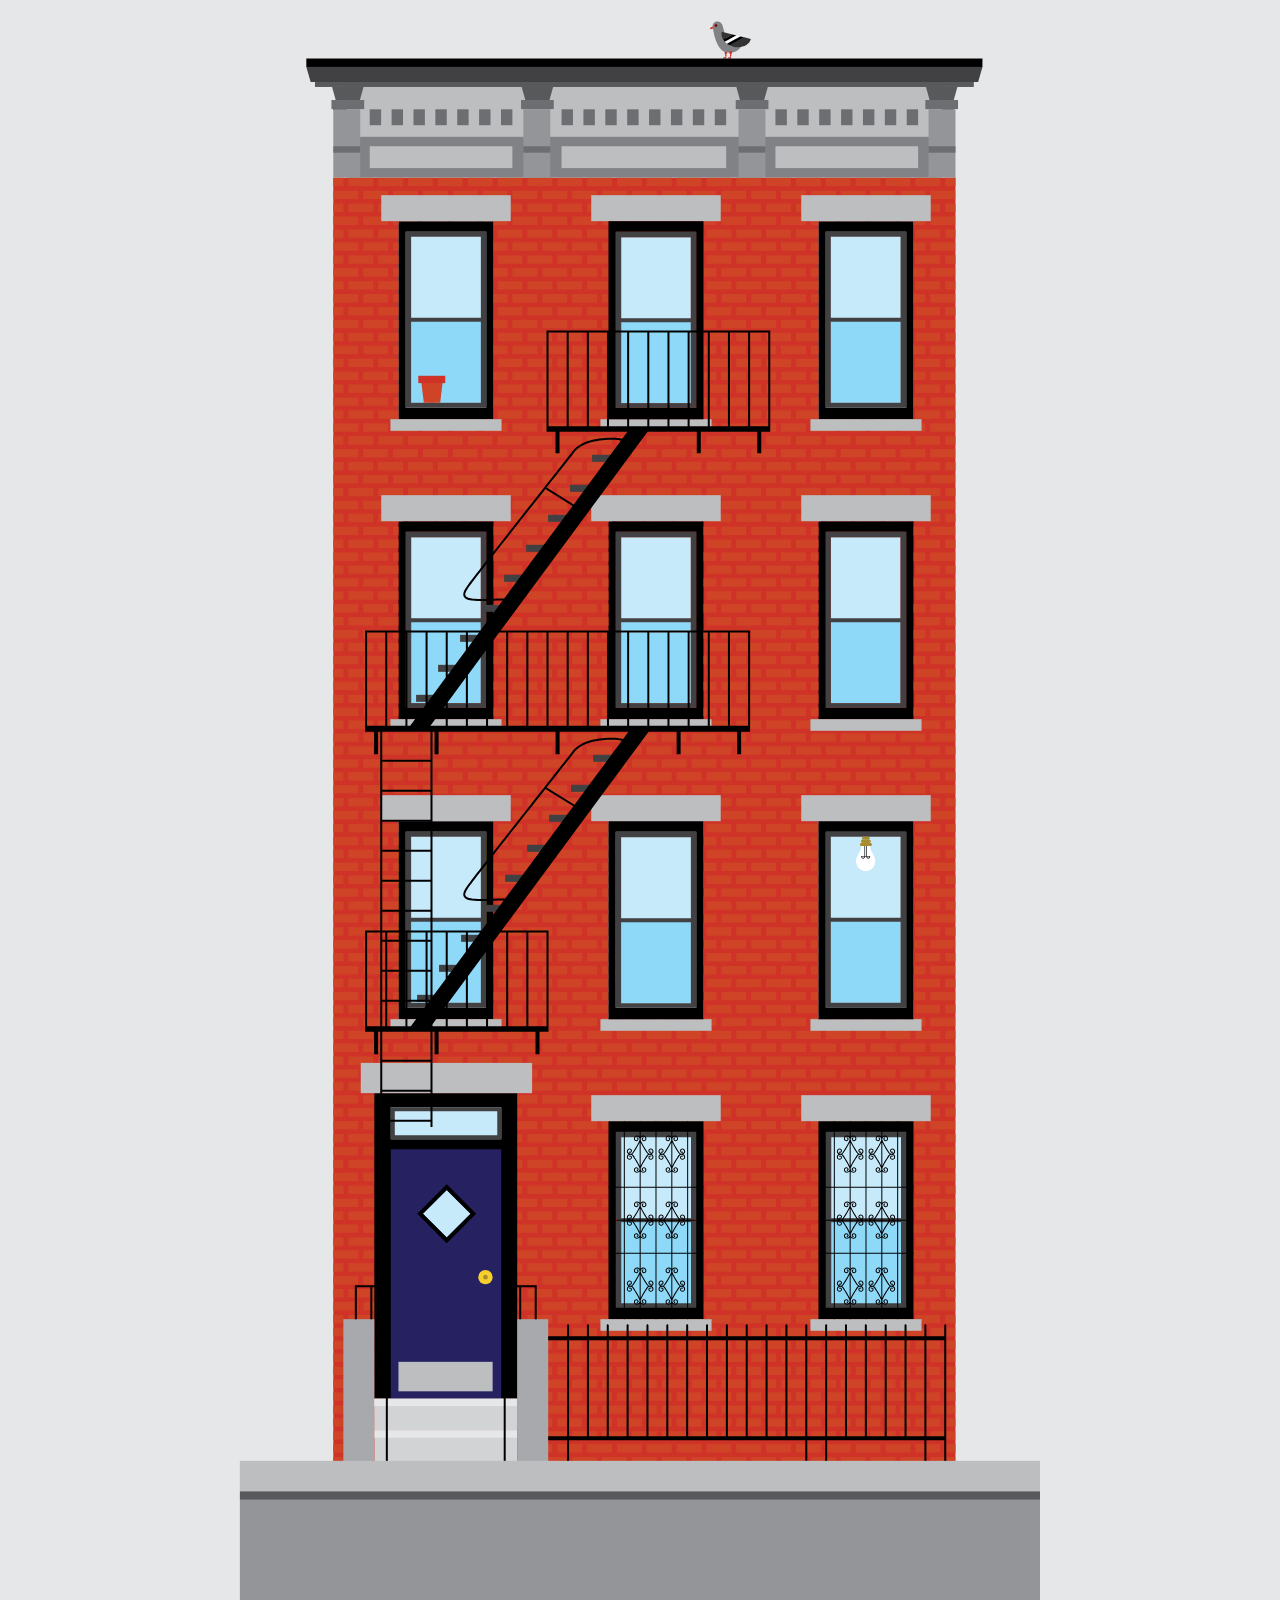
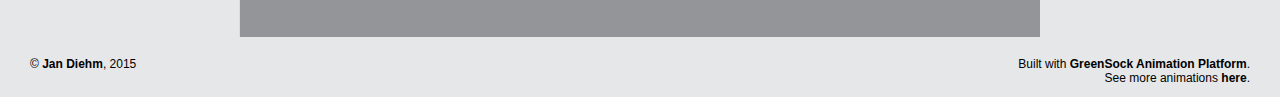
==== commit bf062043: "Update Brownstone.html" ====
--- a/Brownstone.html
+++ b/Brownstone.html
@@ -3,8 +3,8 @@
 <head>
 	<meta charset="UTF-8">
 	<title>President Street</title>
-	<link rel="stylesheet" href="css/normalize.css">
-	<link rel="stylesheet" href="css/building.css">
+	<link rel="stylesheet" href="Normalize.css">
+	<link rel="stylesheet" href="Building.css">
 </head>
 <body>
 
@@ -2878,15 +2878,15 @@
 
 <footer>
 		<p class="copyright">&copy; <a href="http://jandiehmdesigns.com/">Jan Diehm</a>, 2015</p>
-		<p class="credit">Built with <a href="http://greensock.com/">GreenSock Animation Platform</a>.</br>See more animations <a href="file:///Users/jadiehm/Documents/fewd/FINAL/Cats.html">here</a>.</p>	
+		<p class="credit">Built with <a href="http://greensock.com/">GreenSock Animation Platform</a>.</br>See more animations <a href="index.html">here</a>.</p>	
 	</footer>
 
 
 
 <script src="https://ajax.googleapis.com/ajax/libs/jquery/2.1.3/jquery.min.js"></script>
-<script src="js/Brownstone.js"></script>
-<script src="js/TweenMax.min.js"></script>
-	<script src="js/TimelineMax.min.js"></script>
+<script src="Brownstone.js"></script>
+<script src="TweenMax.min.js"></script>
+	<script src="TimelineMax.min.js"></script>
 
 </body>
 </html>	
--- a/Building.css
+++ b/Building.css
@@ -0,0 +1,65 @@
+body {
+	background-color:#e6e7e8;
+}
+
+.ClickWindow {
+	cursor:pointer;
+}
+
+footer{
+	margin-top:0.25em;
+	clear:both;
+}
+
+.copyright{
+	text-align:left;
+	float:left;
+	margin-left:2.5em;
+}
+
+.credit{
+	text-align:right;
+	float: right;
+	margin-right:2.5em;
+}
+
+.copyright, .credit{
+	font-size:0.75em;
+	color: black;
+	font-family: 'Source Sans Pro', sans-serif;
+	font-weight:400;
+
+}
+
+.copyright a, .credit a{
+	text-decoration:none;
+	color:black;
+	font-weight:bold;
+
+}
+
+.copyright a:hover, .credit a:hover{
+	text-decoration:underline;
+	cursor:default;
+}
+
+@media screen and (max-width: 450px) {
+	body{
+		margin-top:-420px;
+	}
+
+		.credit{
+		float:left;
+		text-align:left;
+		clear:both;
+		margin: 0 0 0 1em;
+	}
+
+	.copyright{
+		margin-left:1em;
+	}
+
+	footer{
+		margin-top:-420px;
+	}
+}	
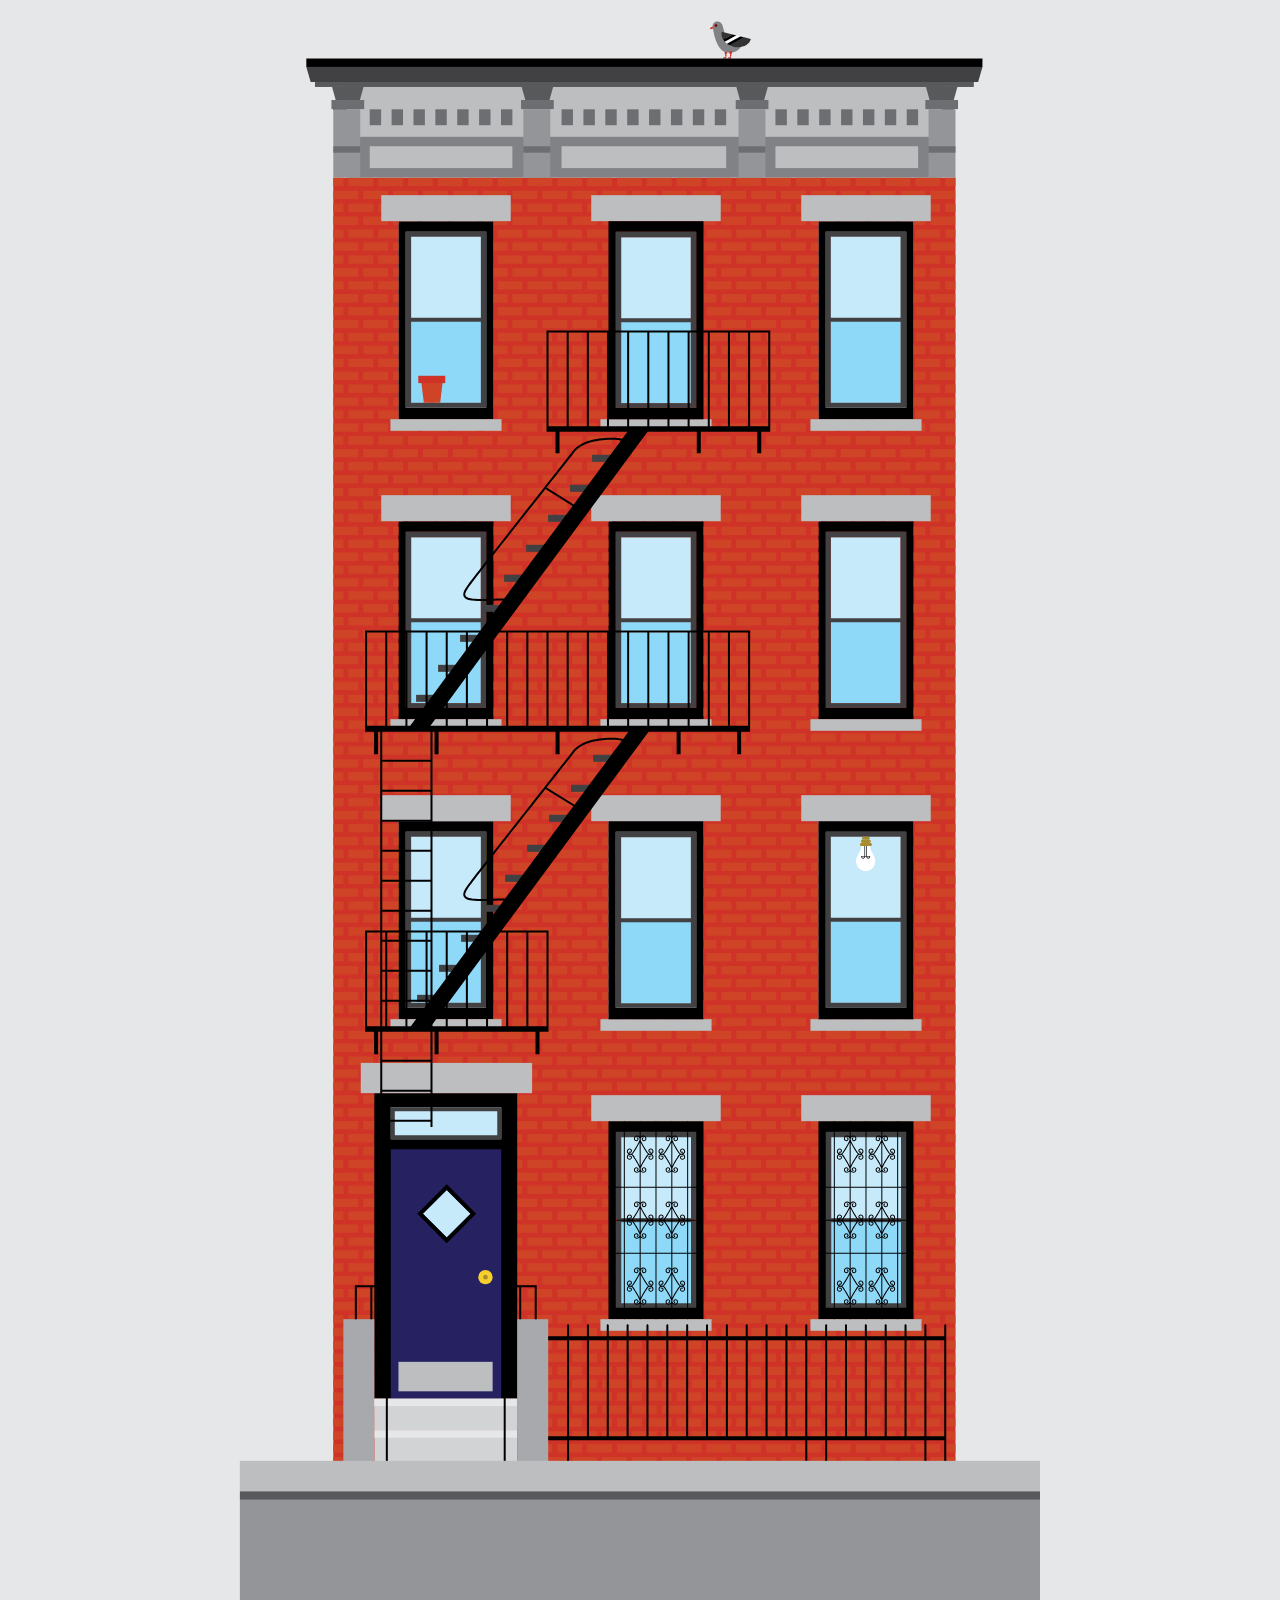
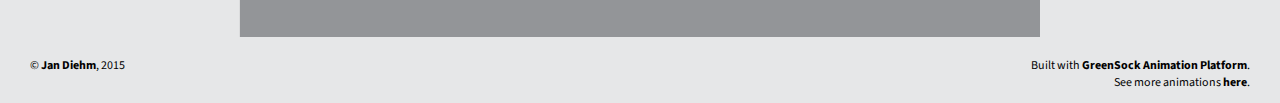
==== commit 49e88ebc: "Update Brownstone.html" ====
--- a/Brownstone.html
+++ b/Brownstone.html
@@ -5,6 +5,7 @@
 	<title>President Street</title>
 	<link rel="stylesheet" href="Normalize.css">
 	<link rel="stylesheet" href="Building.css">
+	<link href='http://fonts.googleapis.com/css?family=Source+Sans+Pro:200,400,700' rel='stylesheet' type='text/css'>
 </head>
 <body>
 
